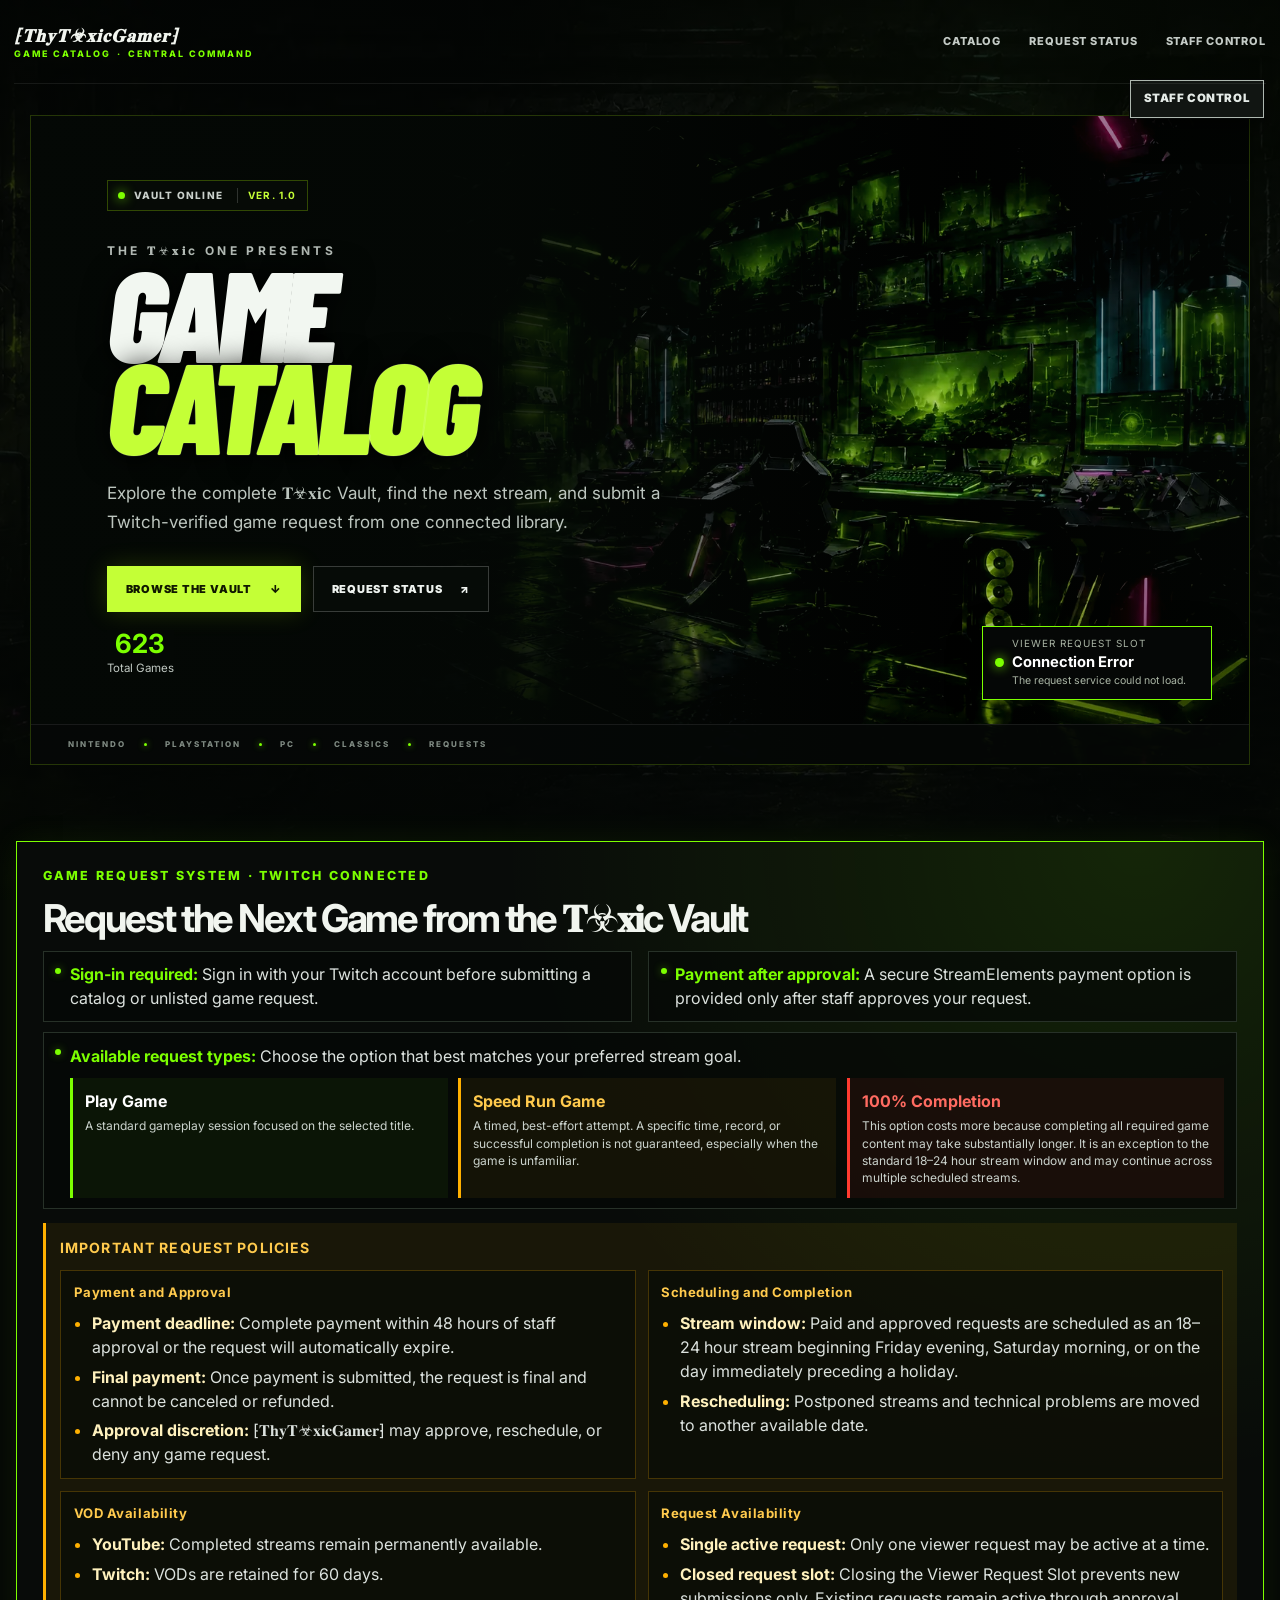
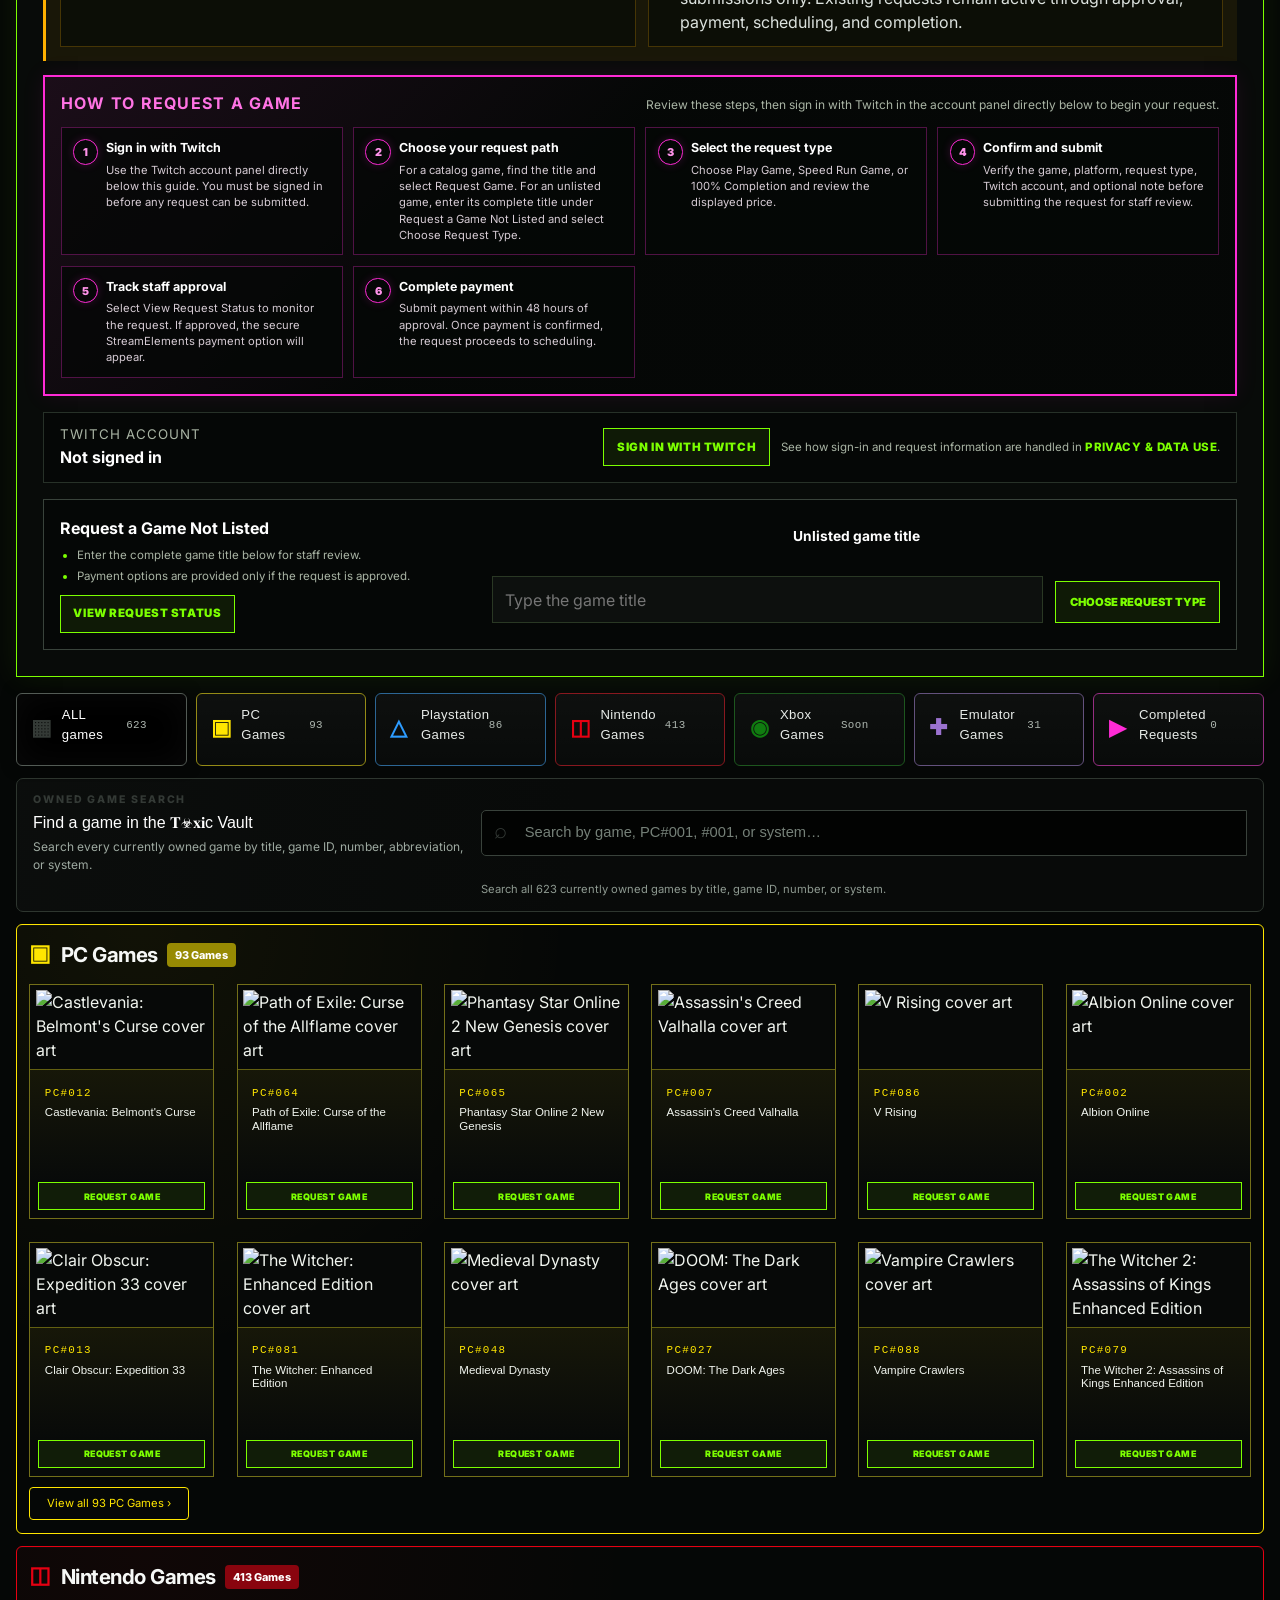
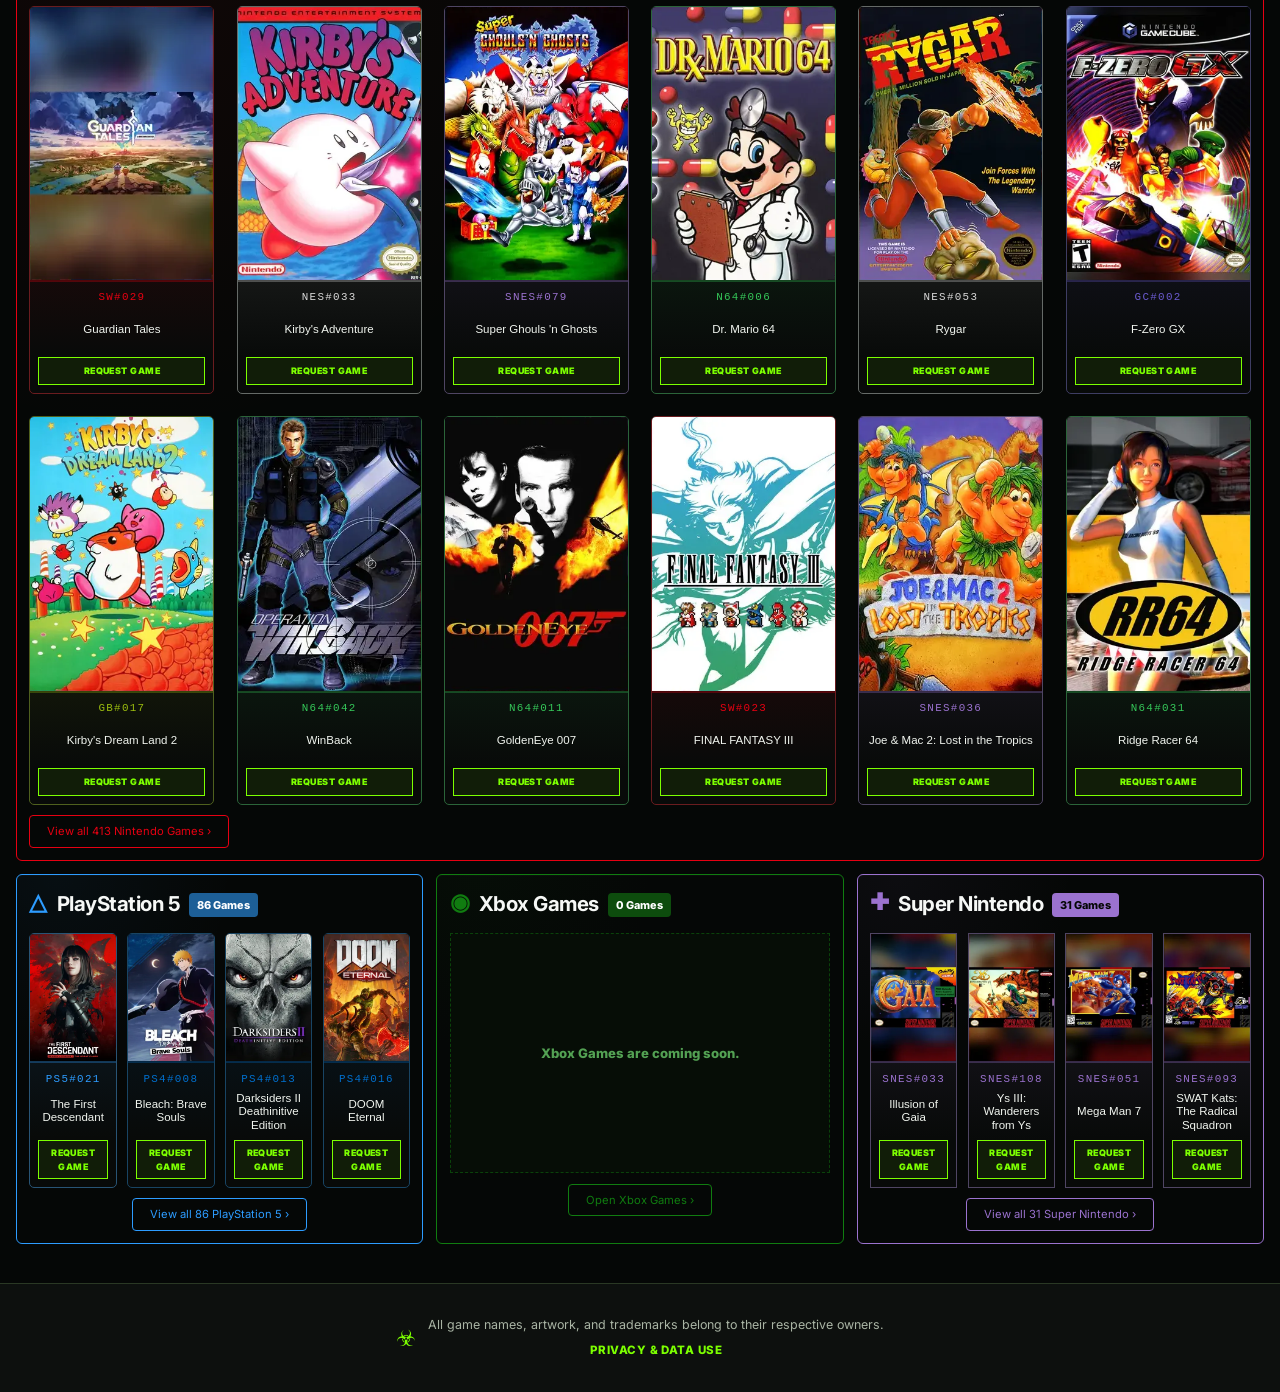
==== index.html @ ba9e1571 "Move viewer request slot to hero corner" ====
<!doctype html>
<html lang="en">
  <head>
    <meta charset="UTF-8" />
    <meta name="viewport" content="width=device-width, initial-scale=1.0" />
    <meta
      name="description"
      content="Explore ⁅𝐓𝐡𝐲𝐓☣︎𝐱𝐢𝐜𝐆𝐚𝐦𝐞𝐫⁆'s multi-platform game library."
    />
    <meta name="theme-color" content="#050706" />
    <title>⁅𝐓𝐡𝐲𝐓☣︎𝐱𝐢𝐜𝐆𝐚𝐦𝐞𝐫⁆ Game Library</title>
    <link rel="preconnect" href="https://fonts.googleapis.com" />
    <link rel="preconnect" href="https://fonts.gstatic.com" crossorigin />
    <link href="https://fonts.googleapis.com/css2?family=Barlow+Condensed:ital,wght@0,600;0,700;0,800;0,900;1,700;1,800;1,900&amp;family=Inter:wght@400;500;600;700;800&amp;display=swap" rel="stylesheet" />
    <link rel="preload" as="image" href="assets/game-catalog-hero.webp" fetchpriority="high" />
    <link rel="stylesheet" href="styles.css?release=1.0.49" />
    <link rel="stylesheet" href="dashboard.css?v=1.0.48" />
    <link rel="stylesheet" href="request-test.css?v=1.0.41" />
    <script src="https://cdn.jsdelivr.net/npm/@supabase/supabase-js@2" defer></script>
    <script src="supabase-config.js?v=1.0.22" defer></script>
    <script src="nintendo-classics.js?v=1.0.45" defer></script>
    <script src="hybrid-covers.js?v=1.0.67" defer></script>
    <script src="ps5-covers.js?v=1.0.35" defer></script>
    <script src="games.js?v=1.0.45" defer></script>
    <script src="catalog-utils.js?v=1.0.2" defer></script>
    <script src="game-summaries.js?v=1.0.1" defer></script>
    <script src="release-years.js?v=1.0.0" defer></script>
    <script src="app.js?v=1.0.48" defer></script>
    <script src="dashboard.js?v=1.0.48" defer></script>
    <script src="request-test.js?v=1.0.27" defer></script>
    <script src="completed-requests.js?v=1.0.0" defer></script>
  </head>
  <body>
    <a class="skip-link" href="#game-library">Skip to game library</a>

    <header class="site-header ecosystem-header">
      <div class="ecosystem-brand">
        <a class="ecosystem-brand-home" href="#top" aria-label="Game Catalog home"><strong>⁅𝐓𝐡𝐲𝐓☣︎𝐱𝐢𝐜𝐆𝐚𝐦𝐞𝐫⁆</strong></a>
        <small>GAME CATALOG <span>·</span> <a class="brand-hub" href="https://thy-toxic-gamer.github.io/central-command/">CENTRAL COMMAND</a></small>
      </div>
      <nav class="ecosystem-nav" aria-label="Primary navigation">
        <a href="#game-library">Catalog</a>
        <a href="status.html">Request Status</a>
        <a href="review.html">Staff Control</a>
      </nav>
    </header>

    <main id="top">
      <section class="ecosystem-hero game-hero" aria-labelledby="game-hero-title">
        <div class="ecosystem-hero-art" aria-hidden="true"></div>
        <div class="ecosystem-hero-content">
          <div class="ecosystem-status"><span></span> Vault online <b>Ver. 1.0</b></div>
          <p class="ecosystem-kicker">THE 𝐓☣︎𝐱𝐢c ONE PRESENTS</p>
          <h1 id="game-hero-title">GAME<br><em>CATALOG</em></h1>
          <p>Explore the complete 𝐓☣︎𝐱𝐢c Vault, find the next stream, and submit a Twitch-verified game request from one connected library.</p>
          <div class="ecosystem-actions"><a href="#game-library">Browse the Vault <span aria-hidden="true">↓</span></a><a href="status.html">Request Status <span aria-hidden="true">↗</span></a></div>
          <div class="hero-live-data">
            <div class="library-count" aria-label="Total games"><strong id="header-count">208</strong><span>Total Games</span></div>
          </div>
        </div>
        <div class="request-status-card hero-request-status" id="request-status-card" data-state="open"><span class="request-status-light" aria-hidden="true"></span><div><small>Viewer request slot</small><strong id="request-slot-label">Open</strong><span id="request-slot-detail">Choose any game below.</span></div></div>
        <div class="ecosystem-rail" aria-hidden="true"><span>NINTENDO</span><i></i><span>PLAYSTATION</span><i></i><span>PC</span><i></i><span>CLASSICS</span><i></i><span>REQUESTS</span></div>
      </section>
      <section class="library-section" id="game-library" aria-labelledby="library-title">
        <section class="request-center" aria-labelledby="request-center-title">
          <div class="request-center-copy">
            <p class="eyebrow">Game Request System · Twitch Connected</p>
            <h1 id="request-center-title">Request the Next Game from the 𝐓☣︎𝐱𝐢c Vault</h1>
            <ul class="request-overview-list" aria-label="How to submit a game request">
              <li><strong>Sign-in required:</strong> Sign in with your Twitch account before submitting a catalog or unlisted game request.</li>
              <li><strong>Payment after approval:</strong> A secure StreamElements payment option is provided only after staff approves your request.</li>
              <li class="request-types-overview">
                <strong>Available request types:</strong> Choose the option that best matches your preferred stream goal.
                <div class="request-type-grid">
                  <div class="request-type-card"><strong>Play Game</strong><span>A standard gameplay session focused on the selected title.</span></div>
                  <div class="request-type-card request-type-speed"><strong>Speed Run Game</strong><span>A timed, best-effort attempt. A specific time, record, or successful completion is not guaranteed, especially when the game is unfamiliar.</span></div>
                  <div class="request-type-card request-type-completion"><strong>100% Completion</strong><span>This option costs more because completing all required game content may take substantially longer. It is an exception to the standard 18–24 hour stream window and may continue across multiple scheduled streams.</span></div>
                </div>
              </li>
            </ul>
            <div class="request-stream-notice" role="note" aria-label="Important game request policies">
              <h2 class="request-policy-heading">Important Request Policies</h2>
              <div class="request-policy-groups">
                <section class="request-policy-group" aria-labelledby="payment-policy-title">
                  <h3 id="payment-policy-title">Payment and Approval</h3>
                  <ul class="request-policy-list">
                    <li><strong>Payment deadline:</strong> Complete payment within 48 hours of staff approval or the request will automatically expire.</li>
                    <li><strong>Final payment:</strong> Once payment is submitted, the request is final and cannot be canceled or refunded.</li>
                    <li><strong>Approval discretion:</strong> ⁅𝐓𝐡𝐲𝐓☣︎𝐱𝐢𝐜𝐆𝐚𝐦𝐞𝐫⁆ may approve, reschedule, or deny any game request.</li>
                  </ul>
                </section>
                <section class="request-policy-group" aria-labelledby="schedule-policy-title">
                  <h3 id="schedule-policy-title">Scheduling and Completion</h3>
                  <ul class="request-policy-list">
                    <li><strong>Stream window:</strong> Paid and approved requests are scheduled as an 18–24 hour stream beginning Friday evening, Saturday morning, or on the day immediately preceding a holiday.</li>
                    <li><strong>Rescheduling:</strong> Postponed streams and technical problems are moved to another available date.</li>
                  </ul>
                </section>
                <section class="request-policy-group" aria-labelledby="vod-policy-title">
                  <h3 id="vod-policy-title">VOD Availability</h3>
                  <ul class="request-policy-list">
                    <li><strong>YouTube:</strong> Completed streams remain permanently available.</li>
                    <li><strong>Twitch:</strong> VODs are retained for 60 days.</li>
                  </ul>
                </section>
                <section class="request-policy-group" aria-labelledby="slot-policy-title">
                  <h3 id="slot-policy-title">Request Availability</h3>
                  <ul class="request-policy-list">
                    <li><strong>Single active request:</strong> Only one viewer request may be active at a time.</li>
                    <li><strong>Closed request slot:</strong> Closing the Viewer Request Slot prevents new submissions only. Existing requests remain active through approval, payment, scheduling, and completion.</li>
                  </ul>
                </section>
              </div>
            </div>
            <section class="request-how-to" aria-labelledby="request-how-to-title">
              <div class="request-how-to-heading">
                <h2 id="request-how-to-title">How to Request a Game</h2>
                <p>Review these steps, then sign in with Twitch in the account panel directly below to begin your request.</p>
              </div>
              <ol class="request-steps">
                <li><strong>Sign in with Twitch</strong><span>Use the Twitch account panel directly below this guide. You must be signed in before any request can be submitted.</span></li>
                <li><strong>Choose your request path</strong><span>For a catalog game, find the title and select Request Game. For an unlisted game, enter its complete title under Request a Game Not Listed and select Choose Request Type.</span></li>
                <li><strong>Select the request type</strong><span>Choose Play Game, Speed Run Game, or 100% Completion and review the displayed price.</span></li>
                <li><strong>Confirm and submit</strong><span>Verify the game, platform, request type, Twitch account, and optional note before submitting the request for staff review.</span></li>
                <li><strong>Track staff approval</strong><span>Select View Request Status to monitor the request. If approved, the secure StreamElements payment option will appear.</span></li>
                <li><strong>Complete payment</strong><span>Submit payment within 48 hours of approval. Once payment is confirmed, the request proceeds to scheduling.</span></li>
              </ol>
            </section>
          </div>
          <div class="request-auth-card">
            <div><small>Twitch account</small><strong id="request-auth-name">Not signed in</strong></div>
            <button class="request-link-button" id="twitch-sign-in" type="button">Sign in with Twitch</button>
            <button class="request-link-button request-link-admin" id="twitch-sign-out" type="button" hidden>Sign Out</button>
            <p class="request-privacy-note">See how sign-in and request information are handled in <a href="privacy.html">Privacy &amp; Data Use</a>.</p>
          </div>
          <form class="unlisted-request" id="unlisted-request-form">
            <div class="unlisted-request-copy">
              <strong>Request a Game Not Listed</strong>
              <ul class="unlisted-request-rules">
                <li>Enter the complete game title below for staff review.</li>
                <li>Payment options are provided only if the request is approved.</li>
              </ul>
              <a class="request-link-button unlisted-status-link" href="status.html">View Request Status</a>
            </div>
            <label class="unlisted-request-title" for="unlisted-game-title">Unlisted game title</label>
            <div class="unlisted-request-entry">
              <input id="unlisted-game-title" maxlength="120" required placeholder="Type the game title" />
              <button id="unlisted-request-button" type="submit">Choose Request Type</button>
            </div>
          </form>
          <a class="request-link-button request-link-admin catalog-staff-control" href="review.html">Staff Control</a>
        </section>
        <section class="next-request-panel" id="next-request-panel" aria-labelledby="next-request-title" aria-live="polite" hidden>
          <header class="next-request-heading">
            <span class="next-request-light" aria-hidden="true"></span>
            <div>
              <p class="eyebrow">Paid · Approved · Scheduled</p>
              <h2 id="next-request-title">Next Viewer Request</h2>
            </div>
            <span class="next-request-status" id="next-request-status">Coming Up</span>
          </header>
          <div class="next-request-details">
            <article>
              <small>Game</small>
              <strong id="next-request-game"></strong>
              <span id="next-request-platform"></span>
            </article>
            <article>
              <small>Request Type</small>
              <strong id="next-request-type"></strong>
              <span>Viewer-requested stream</span>
            </article>
            <article>
              <small>Scheduled Stream</small>
              <time id="next-request-schedule"></time>
              <span>Eastern Time</span>
            </article>
          </div>
        </section>
        <div
          class="platform-tabs"
          id="platform-tabs"
          role="tablist"
          aria-label="Game platforms"
        ></div>
        <form class="owned-game-search" id="owned-game-search" role="search">
          <div class="owned-game-search-copy">
            <p class="eyebrow">Owned Game Search</p>
            <label id="owned-game-search-label" for="owned-game-search-input">Find a game in the 𝐓☣︎𝐱𝐢c Vault</label>
            <p>Search every currently owned game by title, game ID, number, abbreviation, or system.</p>
          </div>
          <div class="owned-game-search-control">
            <span class="owned-game-search-icon" aria-hidden="true">⌕</span>
            <input
              id="owned-game-search-input"
              type="search"
              autocomplete="off"
              spellcheck="false"
              placeholder="Search by game, PC#001, #001, or system…"
              aria-describedby="owned-game-search-status"
            />
            <button id="owned-game-search-clear" type="button" hidden>Clear</button>
          </div>
          <p class="owned-game-search-status" id="owned-game-search-status" aria-live="polite"></p>
        </form>

        <div
          class="platform-panel"
          id="platform-panel"
          role="tabpanel"
          aria-labelledby="tab-all"
          tabindex="0"
        >
          <div class="section-heading">
            <div>
              <p class="eyebrow">Full Collection</p>
              <h2 id="library-title">
                <span id="platform-name">ALL games</span>
                <span class="count-chip" id="library-count">168 Games</span>
              </h2>
            </div>
          </div>

          <div
            class="platform-subtabs"
            id="platform-subtabs"
            role="tablist"
            aria-label="PlayStation console generation"
            hidden
          ></div>

          <div class="game-grid" id="game-grid" aria-live="polite"></div>
          <div class="owned-game-search-empty" id="owned-game-search-empty" hidden>
            <strong>No owned games found</strong>
            <span>Try a shorter title or check the spelling.</span>
          </div>
          <div class="coming-soon-panel" id="coming-soon-panel" hidden>
            <p class="eyebrow" id="coming-soon-library">Future Library</p>
            <h3>Coming Soon</h3>
            <p id="coming-soon-message">Games will be added here.</p>
          </div>
          <section class="completed-requests-panel" id="completed-requests-panel" aria-labelledby="completed-requests-heading" hidden>
            <header class="completed-requests-hero">
              <p class="eyebrow">Requested Streams · VOD Archive</p>
              <h3 id="completed-requests-heading">Completed Requests</h3>
              <p>Watch completed viewer-requested streams from the beginning. YouTube links remain available permanently; Twitch links appear during their 60-day availability window.</p>
            </header>
            <div class="completed-requests-grid" id="completed-requests-grid" aria-live="polite">
              <p class="completed-requests-empty">Loading completed requested streams…</p>
            </div>
          </section>
        </div>
        <noscript>
          <p class="noscript-message">
            JavaScript must be enabled to display the game library.
          </p>
        </noscript>
      </section>
    </main>

    <footer class="site-legal-footer">
      <span aria-hidden="true">☣</span>
      <div class="footer-content"><p>All game names, artwork, and trademarks belong to their respective owners.</p><nav class="footer-links" aria-label="Legal and site links"><a href="privacy.html">Privacy &amp; Data Use</a></nav></div>
    </footer>

    <dialog class="request-dialog" id="request-dialog">
      <form id="request-form" method="dialog">
        <button class="request-dialog-close" type="button" aria-label="Close request form">×</button>
        <p class="eyebrow">Submit for Review</p>
        <h2 id="request-game-title">Game Request</h2>
        <p id="request-game-platform" class="request-dialog-platform"></p>
        <fieldset class="request-choice-fieldset">
          <legend>Choose your request</legend>
          <div class="request-choice-tabs" role="tablist" aria-label="Game request choice">
            <button class="request-choice-tab active" type="button" role="tab" aria-selected="true" data-request-goal="play">
              <strong>Play Game</strong>
              <span data-choice-price>$5</span>
            </button>
            <button class="request-choice-tab" type="button" role="tab" aria-selected="false" data-request-goal="speed_run">
              <strong>Speed Run Game</strong>
              <span data-choice-price>$10</span>
            </button>
            <button class="request-choice-tab" type="button" role="tab" aria-selected="false" data-request-goal="completion">
              <strong>100% Completion</strong>
              <span data-choice-price>$15</span>
            </button>
          </div>
        </fieldset>
        <p class="request-account-line">Submitting as <strong id="request-account-name">your Twitch account</strong></p>
        <label>
          Optional note
          <textarea id="request-note" name="note" maxlength="300" rows="4" placeholder="Why would you like to see this game?"></textarea>
        </label>
        <p class="request-dialog-rules">Submitting reserves the only viewer request slot while the request is reviewed. No payment is requested until the request is approved.</p>
        <p class="request-form-error" id="request-form-error" role="alert"></p>
        <button class="request-submit" type="submit">Submit Game Request</button>
      </form>
    </dialog>
  </body>
</html>
---- styles.css ----
:root {
  color-scheme: dark;
  --background: #050706;
  --surface: #0d100e;
  --surface-raised: #121712;
  --surface-bright: #192019;
  --toxic: #7cff00;
  --toxic-soft: #b7ff73;
  --text: #f1f5ef;
  --muted: #a9b4a4;
  --border: #2a3824;
  --shadow: rgba(0, 0, 0, 0.45);
}

* {
  box-sizing: border-box;
}

html {
  scroll-behavior: smooth;
}

body {
  min-width: 320px;
  margin: 0;
  background-color: var(--background);
  background-image:
    linear-gradient(180deg, rgba(3,6,4,.72), rgba(3,6,4,.9)),
    radial-gradient(circle at 78% 16%, rgba(124,255,0,.08), transparent 34rem),
    url("assets/toxic-network-background-v1.webp");
  background-position: center top;
  background-size: auto, auto, cover;
  background-attachment: fixed;
  background-repeat: no-repeat;
  color: var(--text);
  font-family: "Segoe UI", Arial, Helvetica, sans-serif;
  line-height: 1.5;
}

a {
  color: inherit;
}

.site-header, main, .site-legal-footer { position: relative; z-index: 1; }

.skip-link {
  position: fixed;
  top: 0.75rem;
  left: 0.75rem;
  z-index: 20;
  padding: 0.75rem 1rem;
  border: 1px solid var(--toxic);
  background: var(--background);
  color: var(--toxic);
  transform: translateY(-160%);
}

.skip-link:focus {
  transform: translateY(0);
}

.site-header {
  position: sticky;
  top: 0;
  z-index: 10;
  display: flex;
  align-items: center;
  justify-content: space-between;
  min-height: 76px;
  padding: 0.75rem clamp(1rem, 4vw, 4.5rem);
  border-bottom: 1px solid var(--border);
  background: rgba(5, 7, 6, 0.96);
  backdrop-filter: blur(14px);
}

.brand {
  display: inline-flex;
  align-items: center;
  gap: 0.75rem;
  color: var(--text);
  text-decoration: none;
}

.brand-mark {
  display: grid;
  width: 44px;
  height: 44px;
  place-items: center;
  border: 1px solid var(--toxic);
  color: var(--toxic);
  font-size: 1.65rem;
  box-shadow: 0 0 22px rgba(124, 255, 0, 0.18);
}

.brand strong,
.brand small {
  display: block;
}

.brand strong {
  font-size: 0.98rem;
  letter-spacing: 0.02em;
}

.brand small {
  margin-top: 0.05rem;
  color: var(--muted);
  font-size: 0.76rem;
  letter-spacing: 0.13em;
  text-transform: uppercase;
}


.central-command-return {
  display: inline-flex;
  align-items: center;
  justify-content: center;
  gap: 0.55rem;
  flex: 0 0 auto;
  min-height: 38px;
  padding: 0.55rem 0.85rem;
  border: 1px solid rgba(124, 255, 0, 0.42);
  color: var(--toxic);
  background: rgba(124, 255, 0, 0.055);
  font-size: 0.72rem;
  font-weight: 900;
  letter-spacing: 0.08em;
  text-decoration: none;
  text-transform: uppercase;
  transition: border-color 0.2s ease, background 0.2s ease, color 0.2s ease;
}

.central-command-return:hover,
.central-command-return:focus-visible {
  border-color: var(--toxic);
  color: #071000;
  background: var(--toxic);
}

.library-count {
  display: flex;
  align-items: baseline;
  gap: 0.45rem;
  padding: 0.45rem 0.7rem;
  border-left: 3px solid var(--toxic);
  background: var(--surface);
}

.library-count strong {
  color: var(--toxic);
  font-size: 1.25rem;
}

.library-count span {
  color: var(--muted);
  font-size: 0.72rem;
  letter-spacing: 0.12em;
  text-transform: uppercase;
}

main {
  width: min(1540px, 100%);
  margin: 0 auto;
  padding: clamp(2.5rem, 6vw, 6rem) clamp(1rem, 4vw, 4.5rem) 5rem;
}

.intro {
  max-width: 780px;
  margin-bottom: clamp(2.5rem, 5vw, 5rem);
}

.eyebrow {
  margin: 0 0 0.75rem;
  color: var(--toxic);
  font-size: 0.78rem;
  font-weight: 800;
  letter-spacing: 0.18em;
  text-transform: uppercase;
}

h1,
h2,
h3,
p {
  margin-top: 0;
}

h1 {
  max-width: 760px;
  margin-bottom: 1rem;
  font-size: clamp(2.45rem, 6vw, 5.8rem);
  line-height: 0.98;
  letter-spacing: -0.055em;
}

.intro-copy {
  max-width: 620px;
  margin-bottom: 0;
  color: var(--muted);
  font-size: clamp(1rem, 2vw, 1.2rem);
}

.platform-tabs {
  display: grid;
  grid-template-columns: repeat(7, minmax(0, 1fr));
  gap: 0.65rem;
  margin-bottom: 2rem;
  padding-bottom: 1rem;
  border-bottom: 1px solid var(--border);
}

.platform-tab {
  display: inline-flex;
  align-items: center;
  justify-content: center;
  gap: 0.6rem;
  min-height: 46px;
  padding: 0.7rem 1rem;
  border: 1px solid var(--border);
  background: var(--surface);
  color: var(--muted);
  cursor: pointer;
  font: inherit;
  font-size: 0.82rem;
  font-weight: 800;
  letter-spacing: 0.03em;
  transition: border-color 160ms ease, background 160ms ease, color 160ms ease;
}

.platform-tab:hover,
.platform-tab:focus-visible {
  border-color: var(--toxic);
  color: var(--text);
  outline: none;
}

.platform-tab.active {
  border-color: var(--toxic);
  background: var(--toxic);
  color: #071000;
  box-shadow: 0 0 24px rgba(124, 255, 0, 0.14);
}

.tab-count {
  display: inline-grid;
  min-width: 1.65rem;
  min-height: 1.65rem;
  padding: 0.15rem 0.4rem;
  place-items: center;
  border: 1px solid currentColor;
  font-family: Consolas, "Courier New", monospace;
  font-size: 0.68rem;
}

.platform-panel:focus-visible {
  outline: 1px solid var(--toxic);
  outline-offset: 0.55rem;
}

.section-heading {
  display: flex;
  align-items: end;
  justify-content: space-between;
  gap: 2rem;
  margin-bottom: 1.5rem;
  padding-bottom: 1rem;
  border-bottom: 1px solid var(--border);
}

.section-heading h2 {
  margin: 0;
  font-size: clamp(1.8rem, 4vw, 3.2rem);
  letter-spacing: -0.035em;
}

.count-chip {
  display: inline-block;
  margin-left: 0.45rem;
  padding: 0.32rem 0.55rem;
  border: 1px solid var(--border);
  color: var(--toxic);
  font-family: Consolas, "Courier New", monospace;
  font-size: clamp(0.68rem, 1.4vw, 0.84rem);
  letter-spacing: 0.06em;
  vertical-align: middle;
}

.section-heading > p {
  max-width: 420px;
  margin-bottom: 0.25rem;
  color: var(--muted);
  font-size: 0.88rem;
  text-align: right;
}

.platform-subtabs {
  display: flex;
  flex-wrap: wrap;
  gap: 0.65rem;
  margin: -0.35rem 0 1.35rem;
  padding: 0.7rem;
  border: 1px solid rgba(21, 156, 255, 0.35);
  background: rgba(21, 156, 255, 0.05);
}

.platform-subtabs[hidden] {
  display: none;
}

.platform-subtab {
  display: inline-flex;
  min-width: 150px;
  padding: 0.7rem 0.85rem;
  align-items: center;
  justify-content: space-between;
  gap: 1rem;
  border: 1px solid rgba(21, 156, 255, 0.48);
  background: #060a0d;
  color: var(--text);
  cursor: pointer;
  font: inherit;
  font-weight: 800;
}

.platform-subtab:hover,
.platform-subtab:focus-visible {
  border-color: #159cff;
  outline: none;
}

.platform-subtab.active {
  border-color: #159cff;
  background: #159cff;
  color: #02080d;
}

.subtab-count {
  min-width: 1.8rem;
  padding: 0.12rem 0.35rem;
  border: 1px solid currentColor;
  font-family: Consolas, "Courier New", monospace;
  font-size: 0.68rem;
  text-align: center;
}

.game-grid {
  display: grid;
  grid-template-columns: repeat(auto-fill, minmax(220px, 1fr));
  gap: clamp(0.9rem, 2vw, 1.4rem);
}

.game-grid[hidden],
.coming-soon-panel[hidden] {
  display: none;
}

.coming-soon-panel {
  display: grid;
  min-height: 360px;
  padding: clamp(2rem, 6vw, 5rem);
  place-content: center;
  border: 1px solid var(--border);
  background:
    radial-gradient(circle at center, rgba(124, 255, 0, 0.09), transparent 48%),
    var(--surface);
  text-align: center;
}

.coming-soon-panel h3 {
  margin-bottom: 0.7rem;
  color: var(--text);
  font-size: clamp(2.3rem, 7vw, 5rem);
  letter-spacing: -0.05em;
}

.coming-soon-panel p:last-child {
  margin-bottom: 0;
  color: var(--muted);
}

.game-card {
  position: relative;
  display: flex;
  min-width: 0;
  flex-direction: column;
  overflow: hidden;
  border: 1px solid var(--border);
  background: var(--surface);
  color: var(--text);
  text-decoration: none;
  box-shadow: 0 12px 30px rgba(0, 0, 0, 0.25);
  transition: border-color 160ms ease, transform 160ms ease;
}

.game-card:hover,
.game-card:focus-visible {
  z-index: 2;
  border-color: var(--toxic);
  outline: none;
  transform: translateY(-4px);
}

.game-card.upcoming-game::after {
  position: absolute;
  top: 0.7rem;
  right: 0.7rem;
  padding: 0.35rem 0.5rem;
  background: var(--toxic);
  color: #071000;
  content: "COMING SOON";
  font-size: 0.62rem;
  font-weight: 900;
  letter-spacing: 0.08em;
}

.cover-shell {
  position: relative;
  display: grid;
  aspect-ratio: 460 / 215;
  place-items: center;
  overflow: hidden;
  background: var(--surface-bright);
}

.cover-shell::before {
  position: absolute;
  inset: -1rem;
  background-position: center;
  background-size: cover;
  content: "";
  opacity: 0;
  transform: scale(1.08);
}

.cover-shell.has-cover-image::before {
  background-image: var(--cover-image);
  filter: blur(16px) brightness(0.55);
  opacity: 0.72;
}

.cover-fallback {
  position: relative;
  z-index: 0;
  color: var(--toxic);
  font-size: clamp(1.8rem, 4vw, 3rem);
  font-weight: 900;
  letter-spacing: 0.08em;
  opacity: 0.65;
}

.game-cover {
  position: absolute;
  inset: 0;
  z-index: 1;
  display: block;
  width: 100%;
  height: 100%;
  object-fit: cover;
}

.game-cover.landscape-cover {
  padding: 0.35rem;
  object-fit: contain;
}

.game-cover.console-cover {
  padding: 0.35rem;
  object-fit: contain;
}

.cover-unavailable::after {
  position: absolute;
  right: 0.75rem;
  bottom: 0.65rem;
  color: var(--muted);
  content: "Cover unavailable";
  font-size: 0.66rem;
  letter-spacing: 0.04em;
}

.game-details {
  display: flex;
  min-height: 112px;
  flex: 1;
  flex-direction: column;
  padding: 0.9rem;
}

.game-number {
  margin-bottom: 0.45rem;
  color: var(--toxic);
  font-family: Consolas, "Courier New", monospace;
  font-size: 0.68rem;
  letter-spacing: 0.12em;
}

.game-details h3 {
  margin-bottom: 0;
  font-size: 0.93rem;
  line-height: 1.3;
}

.card-release {
  margin: auto 0 0;
  padding-top: 0.65rem;
  color: var(--toxic-soft);
  font-size: 0.72rem;
  font-weight: 700;
}

.noscript-message {
  padding: 1rem;
  border: 1px solid var(--border);
  color: var(--muted);
}

footer {
  display: flex;
  align-items: center;
  justify-content: center;
  gap: 0.75rem;
  padding: 2rem clamp(1rem, 4vw, 4.5rem);
  border-top: 1px solid var(--border);
  background: var(--surface);
  color: var(--muted);
  text-align: center;
}

footer span {
  color: var(--toxic);
  font-size: 1.4rem;
}

footer p {
  margin: 0;
  font-size: 0.78rem;
}

.footer-content {
  display: grid;
  gap: 0.5rem;
  justify-items: center;
}

.footer-links {
  display: flex;
  flex-wrap: wrap;
  justify-content: center;
  gap: 0.5rem 1rem;
}

.footer-links a,
.request-privacy-note a {
  color: var(--toxic);
  font-size: 0.72rem;
  font-weight: 800;
  letter-spacing: 0.04em;
  text-decoration: none;
  text-transform: uppercase;
}

.footer-links a:hover,
.footer-links a:focus-visible,
.request-privacy-note a:hover,
.request-privacy-note a:focus-visible {
  color: #fff;
  outline: none;
  text-decoration: underline;
  text-underline-offset: 0.25rem;
}

.request-privacy-note {
  grid-column: 1 / -1;
  margin: 0;
  color: var(--muted);
  font-size: 0.72rem;
  line-height: 1.5;
}

.privacy-shell {
  width: min(1180px, calc(100% - 2rem));
}

.privacy-hero {
  position: relative;
  overflow: hidden;
  padding: clamp(1.4rem, 4vw, 3rem);
  border: 1px solid #ff2fb3;
  border-left-width: 5px;
  background: linear-gradient(120deg, rgba(255,47,179,.09), rgba(124,255,0,.035) 55%, #070a08);
  box-shadow: 0 18px 45px rgba(0,0,0,.38);
}

.privacy-hero::after {
  position: absolute;
  right: -4rem;
  bottom: -7rem;
  width: 18rem;
  height: 18rem;
  border: 1px solid rgba(255,47,179,.22);
  border-radius: 50%;
  box-shadow: 0 0 80px rgba(255,47,179,.08);
  content: "";
  pointer-events: none;
}

.privacy-hero h1 {
  max-width: 760px;
  margin: 0.35rem 0 0.75rem;
  font-size: clamp(2.2rem, 7vw, 4.7rem);
  line-height: 0.98;
}

.privacy-hero > p:not(.eyebrow):not(.privacy-updated) {
  max-width: 820px;
  color: #d9dfda;
  font-size: clamp(1rem, 2vw, 1.15rem);
  line-height: 1.75;
}

.privacy-hero-actions {
  display: flex;
  flex-wrap: wrap;
  gap: 0.65rem;
  margin-top: 1.2rem;
}

.privacy-updated {
  margin: 1rem 0 0;
  color: var(--muted);
  font-size: 0.72rem;
  letter-spacing: 0.06em;
  text-transform: uppercase;
}

.privacy-summary {
  display: grid;
  grid-template-columns: repeat(3, minmax(0, 1fr));
  gap: 0.75rem;
  margin: 1rem 0;
}

.privacy-summary article,
.privacy-card {
  border: 1px solid #2b372f;
  background: linear-gradient(145deg, #090d0a, #050706);
}

.privacy-summary article {
  display: grid;
  align-content: start;
  gap: 0.35rem;
  min-height: 132px;
  padding: 1rem;
}

.privacy-summary small,
.privacy-summary strong,
.privacy-summary span {
  display: block;
}

.privacy-summary small {
  color: #ff2fb3;
  font-size: 0.62rem;
  font-weight: 900;
  letter-spacing: 0.1em;
  text-transform: uppercase;
}

.privacy-summary strong {
  color: #fff;
  font-size: 1rem;
}

.privacy-summary span {
  color: var(--muted);
  font-size: 0.8rem;
  line-height: 1.55;
}

.privacy-grid {
  display: grid;
  grid-template-columns: repeat(2, minmax(0, 1fr));
  gap: 1rem;
}

.privacy-card {
  padding: clamp(1.1rem, 3vw, 1.7rem);
  border-top-color: rgba(124,255,0,.45);
}

.privacy-card-wide {
  grid-column: 1 / -1;
}

.privacy-card h2 {
  margin: 0.25rem 0 0.85rem;
  color: #fff;
  font-size: clamp(1.25rem, 3vw, 1.8rem);
}

.privacy-card h3 {
  margin: 0 0 0.45rem;
  color: var(--toxic);
  font-size: 0.95rem;
}

.privacy-card p,
.privacy-card li {
  color: #cbd3cd;
  font-size: 0.88rem;
  line-height: 1.7;
}

.privacy-card > p:last-child {
  margin-bottom: 0;
}

.privacy-card ul {
  display: grid;
  gap: 0.55rem;
  margin: 0;
  padding-left: 1.2rem;
}

.privacy-card li::marker {
  color: var(--toxic);
}

.privacy-detail-grid,
.privacy-service-links {
  display: grid;
  grid-template-columns: repeat(2, minmax(0, 1fr));
  gap: 0.75rem;
}

.privacy-detail-grid article {
  padding: 1rem;
  border-left: 3px solid #ff2fb3;
  background: #060906;
}

.privacy-detail-grid p {
  margin: 0;
}

.privacy-service-links {
  margin-top: 1rem;
}

.privacy-service-links a {
  display: grid;
  gap: 0.25rem;
  padding: 0.9rem 1rem;
  border: 1px solid #304036;
  background: #050706;
  color: #fff;
  text-decoration: none;
}

.privacy-service-links a:hover,
.privacy-service-links a:focus-visible {
  border-color: #ff2fb3;
  outline: none;
  box-shadow: inset 3px 0 0 #ff2fb3;
}

.privacy-service-links strong {
  color: var(--toxic);
  font-size: 0.82rem;
  text-transform: uppercase;
}

.privacy-service-links span {
  color: var(--muted);
  font-size: 0.78rem;
  line-height: 1.45;
}

.privacy-contact {
  border-color: rgba(255,47,179,.55);
  background: linear-gradient(120deg, rgba(255,47,179,.07), #070a08 55%);
}

.privacy-social-links {
  display: grid;
  grid-template-columns: repeat(5, minmax(0, 1fr));
  gap: 0.65rem;
  margin-top: 1.2rem;
}

.privacy-social-link {
  display: grid;
  min-height: 76px;
  align-content: center;
  gap: 0.12rem;
  padding: 0.85rem 1rem;
  border: 2px solid currentColor;
  color: #fff;
  text-decoration: none;
  box-shadow: 0 8px 22px rgba(0,0,0,.24);
  transition: transform .16s ease, filter .16s ease, box-shadow .16s ease;
}

.privacy-social-link span,
.privacy-social-link strong {
  display: block;
}

.privacy-social-link span {
  font-size: 0.66rem;
  font-weight: 900;
  letter-spacing: 0.11em;
  text-transform: uppercase;
}

.privacy-social-link strong {
  font-size: 0.82rem;
  letter-spacing: 0.025em;
  text-transform: uppercase;
}

.privacy-social-link:hover,
.privacy-social-link:focus-visible {
  filter: brightness(1.12);
  outline: none;
  transform: translateY(-2px);
  box-shadow: 0 12px 28px rgba(0,0,0,.34);
}

.privacy-social-link.is-discord {
  border-color: #5865f2;
  background: #5865f2;
}

.privacy-social-link.is-twitch {
  border-color: #9146ff;
  background: #9146ff;
}

.privacy-social-link.is-youtube {
  border-color: #ff0033;
  background: #ff0033;
}

.privacy-social-link.is-kick {
  border-color: #53fc18;
  background: #53fc18;
  color: #050706;
}

.privacy-social-link.is-x {
  border-color: #fff;
  background: #000;
  color: #fff;
}

@media (max-width: 760px) {
  .privacy-summary,
  .privacy-grid,
  .privacy-detail-grid,
  .privacy-service-links {
    grid-template-columns: 1fr;
  }

  .privacy-card-wide {
    grid-column: auto;
  }

  .privacy-shell {
    width: min(100% - 1rem, 1180px);
  }

  .privacy-social-links {
    grid-template-columns: repeat(2, minmax(0, 1fr));
  }
}

@media (min-width: 761px) and (max-width: 1120px) {
  .platform-tabs {
    grid-template-columns: repeat(4, minmax(0, 1fr));
  }
}

@media (max-width:700px) { body { background-attachment:scroll; } }

/* Ver. 1.0 ecosystem shell — shared Central Command visual language */
body { font-family: Inter, system-ui, sans-serif; }
.ecosystem-header {
  position: relative;
  top: auto;
  z-index: 12;
  display: flex;
  align-items: center;
  justify-content: space-between;
  grid-template-columns: none;
  width: min(calc(100% - 28px), 1280px);
  min-height: 84px;
  margin: 0 auto;
  padding: 0;
  border: 0;
  border-bottom: 1px solid rgba(255,255,255,.08);
  background: transparent;
  backdrop-filter: none;
}
.ecosystem-brand { display: grid; color: var(--text); line-height: 1; }
.ecosystem-brand-home { color: inherit; text-decoration: none; }
.ecosystem-brand strong { font: italic 800 18px/1 "Barlow Condensed", Impact, sans-serif; letter-spacing: .055em; }
.ecosystem-brand small { display: flex; align-items: center; gap: .7em; margin-top: 5px; color: var(--toxic); font-size: 9px; font-weight: 800; letter-spacing: .22em; white-space: nowrap; }
.ecosystem-brand .brand-hub { color: inherit; text-decoration: none; }
.ecosystem-brand .brand-hub:hover,.ecosystem-brand .brand-hub:focus-visible { color: #eef3ef; }
.ecosystem-nav { display: flex; align-items: center; gap: 28px; margin-left: auto; }
.ecosystem-nav a { color: #c4cbc6; font-size: 11px; font-weight: 800; letter-spacing: .08em; text-decoration: none; text-transform: uppercase; transition: color .2s, border-color .2s, background .2s; }
.ecosystem-nav a:hover, .ecosystem-nav a:focus-visible, .ecosystem-nav a[aria-current="page"] { color: #c4ff36; }
.ecosystem-nav .hub-link { padding: 10px 13px; border: 1px solid rgba(255,255,255,.18); color: #dbe3dd; background: rgba(5,8,6,.35); }
.ecosystem-nav .hub-link:hover, .ecosystem-nav .hub-link:focus-visible { border-color: rgba(168,240,0,.52); color: #c4ff36; background: rgba(168,240,0,.045); }
.ecosystem-hero {
  position: relative;
  isolation: isolate;
  width: min(calc(100% - 28px), 1280px);
  min-height: 590px;
  display: flex;
  align-items: center;
  margin: 18px auto 76px;
  overflow: hidden;
  border: 1px solid rgba(168,240,0,.18);
  background: #080c09;
}
.ecosystem-hero::before, .ecosystem-hero::after { content: ""; position: absolute; inset: 0; z-index: 1; pointer-events: none; }
.ecosystem-hero::before { opacity: .15; background-image: linear-gradient(rgba(255,255,255,.05) 1px, transparent 1px), linear-gradient(90deg, rgba(255,255,255,.04) 1px, transparent 1px); background-size: 42px 42px; -webkit-mask-image: linear-gradient(to right,#000,transparent 78%); mask-image: linear-gradient(to right,#000,transparent 78%); }
.ecosystem-hero::after { background: linear-gradient(90deg, rgba(4,8,5,.99) 0%, rgba(4,8,5,.91) 39%, rgba(4,8,5,.2) 76%, rgba(4,8,5,.57) 100%); }
.game-hero .ecosystem-hero-art { position: absolute; inset: 0; z-index: 0; background: url("assets/game-catalog-hero.webp") center right / cover no-repeat; filter: saturate(.95) contrast(1.08); }
.ecosystem-hero-content { position: relative; z-index: 3; width: min(720px,72%); padding: 64px 6.2% 86px; }
.ecosystem-status { width: fit-content; display: inline-flex; align-items: center; gap: 9px; padding: 7px 10px; border: 1px solid rgba(168,240,0,.27); color: #c9d0cb; background: rgba(7,12,8,.72); font-size: 10px; font-weight: 800; letter-spacing: .12em; text-transform: uppercase; }
.ecosystem-status > span { width: 7px; height: 7px; border-radius: 50%; background: var(--toxic); box-shadow: 0 0 12px var(--toxic); }
.ecosystem-status b { margin-left: 5px; padding-left: 10px; border-left: 1px solid rgba(255,255,255,.17); color: #c4ff36; }
.ecosystem-kicker { margin: 31px 0 6px; color: #b8c0ba; font-size: 12px; font-weight: 700; letter-spacing: .28em; }
.ecosystem-hero h1 { margin: 0; color: #f2f7f1; font: italic 900 clamp(72px,10vw,130px)/.72 "Barlow Condensed", Impact, sans-serif; letter-spacing: -.045em; text-shadow: 0 2px 30px #000; }
.ecosystem-hero h1 em { color: #c4ff36; font-style: inherit; -webkit-text-stroke: 1px rgba(255,255,255,.15); }
.ecosystem-hero-content > p:not(.ecosystem-kicker) { max-width: 650px; margin: 29px 0 0; color: #bdc6bf; font-size: clamp(14px,1.6vw,17px); line-height: 1.7; }
.ecosystem-actions { display: flex; flex-wrap: wrap; gap: 12px; margin-top: 29px; }
.ecosystem-actions a { min-height: 46px; display: inline-flex; align-items: center; justify-content: center; gap: 18px; padding: 0 18px; border: 1px solid rgba(255,255,255,.2); color: #eef3ef; background: rgba(8,13,9,.72); font-size: 11px; font-weight: 900; letter-spacing: .07em; text-decoration: none; text-transform: uppercase; }
.ecosystem-actions a:first-child { border-color: transparent; color: #101800; background: #c4ff36; box-shadow: 0 0 24px rgba(168,240,0,.18); }
.ecosystem-actions a:hover, .ecosystem-actions a:focus-visible { transform: translateY(-2px); }
.hero-live-data { display: flex; align-items: stretch; gap: 10px; margin-top: 18px; }
.hero-live-data .library-count { background: rgba(5,8,6,.78); }
.hero-request-status {
  position: absolute;
  z-index: 4;
  right: 3%;
  bottom: 64px;
  width: min(360px, 32%);
  background: rgba(5,8,6,.88);
  box-shadow: 0 12px 34px rgba(0,0,0,.36);
}
.ecosystem-rail { position: absolute; z-index: 4; inset: auto 0 0; min-height: 40px; display: flex; align-items: center; gap: 18px; padding: 0 3%; border-top: 1px solid rgba(255,255,255,.08); color: #7e8981; background: rgba(5,8,6,.84); font-size: 8px; font-weight: 800; letter-spacing: .25em; }
.ecosystem-rail i { width: 3px; height: 3px; border-radius: 50%; background: var(--toxic); box-shadow: 0 0 6px var(--toxic); }
@media (max-width: 860px) {
  .ecosystem-header { min-height: auto; align-items: flex-start; flex-direction: column; gap: 16px; padding: 18px 0; }
  .ecosystem-nav { width: 100%; justify-content: space-between; gap: 12px; overflow-x: auto; }
  .ecosystem-nav a { white-space: nowrap; }
  .ecosystem-hero { min-height: 560px; }
  .ecosystem-hero-content { width: 88%; padding-inline: 7%; }
  .ecosystem-hero::after { background: linear-gradient(90deg,rgba(4,8,5,.99),rgba(4,8,5,.86) 58%,rgba(4,8,5,.45)); }
  .hero-request-status { width: min(320px,42%); }
}
@media (max-width: 600px) {
  .ecosystem-header, .ecosystem-hero { width: min(calc(100% - 20px),1280px); }
  .ecosystem-nav { display: grid; grid-template-columns: repeat(2,minmax(0,1fr)); }
  .ecosystem-nav a { min-height: 38px; display: inline-flex; align-items: center; }
  .ecosystem-nav .hub-link { justify-content: center; }
  .ecosystem-hero { min-height: 610px; display: block; margin-top: 10px; }
  .ecosystem-hero-content { width: 100%; padding: 48px 22px 24px; }
  .ecosystem-hero h1 { font-size: clamp(68px,22vw,94px); }
  .hero-live-data { flex-direction: column; }
  .hero-request-status { position: relative; right: auto; bottom: auto; width: min(280px,calc(100% - 44px)); margin: 0 22px 64px auto; }
  .ecosystem-rail { gap: 9px; overflow: hidden; white-space: nowrap; }
}

@media (max-width: 430px) {
  .privacy-social-links {
    grid-template-columns: 1fr;
  }
}

@media (max-width: 760px) {
  .site-header {
    min-height: 68px;
  }

  .brand-mark {
    width: 39px;
    height: 39px;
  }

  main {
    padding-top: 3.25rem;
  }

  .section-heading {
    align-items: start;
    flex-direction: column;
    gap: 0.7rem;
  }

  .section-heading > p {
    text-align: left;
  }

  .platform-tabs {
    display: grid;
    grid-template-columns: repeat(2, minmax(0, 1fr));
  }

  .game-grid {
    grid-template-columns: repeat(2, minmax(0, 1fr));
  }
}

@media (max-width: 420px) {
  .brand small,
  .library-count span {
    display: none;
  }

  .game-grid {
    gap: 0.65rem;
  }

  .game-details {
    min-height: 104px;
    padding: 0.75rem;
  }

  .game-details h3 {
    font-size: 0.84rem;
  }

  .platform-tab {
    padding-inline: 0.7rem;
  }
}

@media (prefers-reduced-motion: reduce) {
  html {
    scroll-behavior: auto;
  }

  .game-card,
  .platform-tab {
    transition: none;
  }
}


/* Console cover sizing: fill Switch/PS5/SNES cards cleanly instead of showing the blurred backing image. */
.game-card.console-game .cover-shell {
  aspect-ratio: 2 / 3;
  background: #090c09;
}

.game-card.console-game .game-cover.console-cover {
  padding: 0;
  object-fit: cover;
}

.game-card.console-game .cover-shell.has-cover-image::before {
  opacity: 0;
}

/* Hover/focus story panel */
.game-card {
  isolation: isolate;
}

.game-hover-info {
  position: absolute;
  inset: auto 0 0;
  z-index: 4;
  display: grid;
  gap: 0.55rem;
  max-height: 72%;
  padding: 0.95rem;
  border-top: 1px solid rgba(124, 255, 0, 0.42);
  background:
    linear-gradient(180deg, rgba(7, 10, 8, 0.94), rgba(4, 6, 5, 0.985));
  box-shadow: 0 -18px 36px rgba(0, 0, 0, 0.48);
  opacity: 0;
  overflow-y: auto;
  pointer-events: none;
  transform: translateY(14px);
  transition: opacity 160ms ease, transform 160ms ease;
}

.game-card:hover .game-hover-info,
.game-card:focus-visible .game-hover-info,
.game-card:focus-within .game-hover-info {
  opacity: 1;
  transform: translateY(0);
}

.game-card:hover .game-details,
.game-card:focus-visible .game-details,
.game-card:focus-within .game-details {
  opacity: 0.12;
}

.game-details {
  transition: opacity 160ms ease;
}

.game-genre {
  width: fit-content;
  max-width: 100%;
  padding: 0.28rem 0.48rem;
  border: 1px solid rgba(124, 255, 0, 0.55);
  border-radius: 999px;
  color: var(--toxic-soft);
  background: rgba(124, 255, 0, 0.07);
  font-family: Consolas, "Courier New", monospace;
  font-size: 0.65rem;
  font-weight: 800;
  line-height: 1.2;
}

.game-release-year {
  color: #c8d2ca;
  font-family: Consolas, "Courier New", monospace;
  font-size: 0.68rem;
  font-weight: 800;
  line-height: 1.3;
}

.game-description {
  margin: 0;
  color: #edf4e9;
  font-size: 0.76rem;
  line-height: 1.45;
}

.game-card.console-game {
  min-height: 0;
}

@media (hover: none) {
  .game-card:focus .game-hover-info {
    opacity: 1;
    transform: translateY(0);
  }
}

@media (max-width: 760px) {
  .game-hover-info {
    max-height: 78%;
    padding: 0.75rem;
  }

  .game-description {
    font-size: 0.7rem;
  }
}
---- dashboard.css ----
:root {
  --all-accent: #343a36;
  --pc-accent: #ffe600;
  --ps5-accent: #2d9cff;
  --ps4-accent: #006fcd;
  --switch-accent: #e60012;
  --gamecube-accent: #6a5acd;
  --gba-accent: #7567d9;
  --gb-accent: #9bbc0f;
  --gbc-accent: #a855f7;
  --n64-accent: #35c759;
  --nes-accent: #d8d8d8;
  --snes-accent: #9b72cf;
  --xbox-accent: #107c10;
  --virtual-boy-accent: #ff3030;
  --genesis-accent: #2384e8;
}

/* Professional dashboard header */
.site-header:not(.ecosystem-header) {
  display: grid;
  grid-template-columns: 1fr auto 1fr;
  min-height: 72px;
  padding: 0.65rem clamp(1rem, 2vw, 2rem);
  border-bottom-color: #1d261e;
  background: rgba(3, 5, 4, 0.98);
}

.brand-mark {
  width: 42px;
  height: 42px;
  border: 0;
  font-size: 2rem;
  box-shadow: none;
}

.brand strong {
  color: var(--toxic);
  font-size: clamp(1.05rem, 2vw, 1.35rem);
}

.brand small {
  color: var(--toxic-soft);
  letter-spacing: 0.2em;
}

.library-count {
  display: grid;
  justify-items: center;
  gap: 0;
  padding: 0;
  border: 0;
  background: transparent;
}

.library-count strong {
  color: var(--toxic);
  font-size: 1.65rem;
  line-height: 1;
}

.library-count span {
  margin-top: 0.25rem;
  color: #c0c8c2;
  letter-spacing: 0;
  text-transform: none;
}

.vault-mark {
  display: flex;
  align-items: center;
  justify-content: flex-end;
  gap: 0.6rem;
  color: var(--toxic);
  font-size: 0.75rem;
  letter-spacing: 0.22em;
  text-transform: uppercase;
}

.vault-mark > span {
  font-size: 1.35rem;
}

/* The platform dashboard is the visual hero. */
.intro {
  display: none;
}

main {
  width: min(1600px, 100%);
  padding: 0.8rem clamp(0.75rem, 1.25vw, 1.35rem) 2.4rem;
}

.library-section {
  position: relative;
}

/* Catalog-wide owned game search. */
.owned-game-search {
  display: grid;
  grid-template-columns: minmax(220px, 0.72fr) minmax(320px, 1.28fr);
  align-items: center;
  gap: 0.45rem 1.1rem;
  margin: 0 0 0.75rem;
  padding: 0.85rem 1rem;
  border: 1px solid color-mix(in srgb, var(--all-accent) 56%, #263027);
  border-radius: 7px;
  background:
    linear-gradient(90deg, color-mix(in srgb, var(--all-accent) 7%, #080a09), #080a09 45%),
    #080a09;
}

.owned-game-search:focus-within {
  border-color: rgba(255, 43, 214, 0.88);
  box-shadow: 0 0 0 1px rgba(255, 43, 214, 0.18), 0 0 22px rgba(255, 43, 214, 0.08);
}

.owned-game-search-copy {
  min-width: 0;
}

.owned-game-search-copy .eyebrow {
  margin: 0 0 0.18rem;
  color: var(--all-accent);
  font-size: 0.66rem;
}

.owned-game-search-copy label {
  display: block;
  color: #fff;
  font-family: "Segoe UI", Arial, Helvetica, sans-serif;
  font-size: 1rem;
  font-weight: 400;
}

.owned-game-search-copy p:last-child {
  margin: 0.18rem 0 0;
  color: #9eaaa1;
  font-size: 0.75rem;
}

.owned-game-search-control {
  position: relative;
  display: grid;
  grid-template-columns: 1fr auto;
  min-width: 0;
}

.owned-game-search-icon {
  position: absolute;
  z-index: 1;
  left: 0.82rem;
  top: 50%;
  color: var(--all-accent);
  font-family: Consolas, "Courier New", monospace;
  font-size: 1.35rem;
  pointer-events: none;
  transform: translateY(-52%);
}

.owned-game-search input {
  width: 100%;
  min-height: 46px;
  padding: 0.7rem 0.85rem 0.7rem 2.65rem;
  border: 1px solid #39423b;
  border-radius: 5px 0 0 5px;
  background: #020302;
  color: #f4f7f4;
  font: 400 0.92rem/1.2 "Segoe UI", Arial, Helvetica, sans-serif;
}

.owned-game-search input:focus {
  border-color: #ff2bd6;
  outline: 2px solid rgba(255, 43, 214, 0.22);
  outline-offset: 1px;
}

.owned-game-search input::placeholder {
  color: #758078;
}

.owned-game-search input::-webkit-search-cancel-button {
  display: none;
}

.owned-game-search button {
  min-height: 46px;
  padding: 0.65rem 0.95rem;
  border: 1px solid var(--all-accent);
  border-radius: 0 5px 5px 0;
  background: color-mix(in srgb, var(--all-accent) 13%, #050705);
  color: #dfffc7;
  cursor: pointer;
  font: 400 0.78rem/1 "Segoe UI", Arial, Helvetica, sans-serif;
}

.owned-game-search button:hover,
.owned-game-search button:focus-visible {
  background: var(--all-accent);
  color: #071000;
  outline: none;
}

.owned-game-search-status {
  grid-column: 2;
  min-height: 1em;
  margin: 0;
  color: #8e9a91;
  font-size: 0.7rem;
}

.owned-game-search-empty {
  display: grid;
  justify-items: center;
  gap: 0.35rem;
  margin: 0.5rem 0;
  padding: 2.5rem 1rem;
  border: 1px dashed #39423b;
  border-radius: 7px;
  background: #050705;
  color: #929e95;
  text-align: center;
}

.owned-game-search-empty[hidden] {
  display: none;
}

.owned-game-search-empty strong {
  color: #f2f5f2;
  font-family: "Segoe UI", Arial, Helvetica, sans-serif;
  font-size: 1rem;
  font-weight: 400;
}

#platform-panel[data-dashboard-platform="search"] {
  --active-platform-accent: var(--all-accent);
}

#platform-panel[data-dashboard-platform="search"] .game-grid {
  grid-template-columns: repeat(auto-fill, minmax(175px, 220px));
  gap: 0.75rem;
  justify-content: start;
}

@media (max-width: 720px) {
  .owned-game-search {
    grid-template-columns: 1fr;
  }

  .owned-game-search-status {
    grid-column: 1;
  }
}

/* Platform navigation */
.platform-tabs {
  display: grid;
  grid-template-columns: repeat(7, minmax(0, 1fr));
  gap: 0.55rem;
  margin-bottom: 0.72rem;
  scroll-margin-top: 84px;
  padding-bottom: 0;
  border-bottom: 0;
}

.platform-tab {
  --tab-accent: var(--border);
  position: relative;
  display: grid;
  grid-template-columns: 1.8rem 1fr;
  grid-template-rows: auto auto;
  align-items: center;
  min-height: 64px;
  padding: 0.72rem 0.8rem 0.68rem 2.8rem;
  border-color: color-mix(in srgb, var(--tab-accent) 50%, #2a302b);
  border-radius: 6px;
  background: linear-gradient(180deg, rgba(255,255,255,0.02), transparent), #090b0a;
  color: #e8ece9;
  font-family: "Segoe UI", Arial, Helvetica, sans-serif;
  font-weight: 400;
  text-align: left;
}

.platform-subtab {
  font-family: "Segoe UI", Arial, Helvetica, sans-serif;
  font-weight: 400;
}

.platform-tab::before {
  position: absolute;
  left: 0.9rem;
  top: 50%;
  color: var(--tab-accent);
  font-family: Consolas, "Courier New", monospace;
  font-size: 1.35rem;
  font-weight: 900;
  transform: translateY(-50%);
}

.platform-tab[data-platform="all"] {
  --tab-accent: var(--all-accent);
  border-color: #303632;
  background: #000;
}
.platform-tab[data-platform="all"]::before { content: "▦"; }
.platform-tab[data-platform="pc"] { --tab-accent: var(--pc-accent); }
.platform-tab[data-platform="pc"]::before { content: "▣"; }
.platform-tab[data-platform="switch"] { --tab-accent: var(--switch-accent); }
.platform-tab[data-platform="switch"]::before { content: "◫"; }
.platform-tab[data-platform="ps5"] { --tab-accent: var(--ps5-accent); }
.platform-tab[data-platform="ps5"]::before { content: "△"; }
.platform-tab[data-platform="emulation"] { --tab-accent: var(--snes-accent); }
.platform-tab[data-platform="emulation"]::before { content: "✚"; }
.platform-tab[data-platform="nes"] { --tab-accent: var(--nes-accent); }
.platform-tab[data-platform="nes"]::before { content: "✦"; }
.platform-tab[data-platform="snes"] { --tab-accent: var(--snes-accent); }
.platform-tab[data-platform="snes"]::before { content: "✚"; }
.platform-tab[data-platform="xbox"] {
  --tab-accent: var(--xbox-accent);
}
.platform-tab[data-platform="xbox"]::before { content: "◉"; }
.platform-tab[data-platform="updates"] { --tab-accent: #ffb000; }
.platform-tab[data-platform="updates"]::before { content: "↻"; }
.platform-tab[data-platform="completed"] { --tab-accent: #ff2bd6; }
.platform-tab[data-platform="completed"]::before { content: "▶"; }

.platform-tab:hover,
.platform-tab:focus-visible {
  border-color: var(--tab-accent);
  color: #fff;
  outline: none;
  box-shadow: inset 0 0 30px color-mix(in srgb, var(--tab-accent) 9%, transparent);
}

.platform-tab.active {
  border-color: var(--tab-accent);
  background: linear-gradient(180deg, color-mix(in srgb, var(--tab-accent) 18%, #0a0c0a), #090b0a);
  color: #fff;
  box-shadow: inset 0 0 34px color-mix(in srgb, var(--tab-accent) 13%, transparent), 0 0 16px color-mix(in srgb, var(--tab-accent) 8%, transparent);
}

.platform-tab .tab-count {
  grid-column: 2;
  min-width: 0;
  min-height: 0;
  padding: 0;
  border: 0;
  color: #aeb7b0;
  font-size: 0.68rem;
}

.platform-tab[data-platform="all"].active {
  border-color: #535b55;
  background: #000;
  box-shadow: inset 0 0 34px rgba(255,255,255,0.035), 0 0 14px rgba(0,0,0,0.5);
}

.platform-tab[data-platform="nes"].active {
  border-color: #fff;
  background: linear-gradient(180deg, #fff, #e7e7e7);
  color: #080908;
  box-shadow: 0 0 18px rgba(255,255,255,0.18);
}

.platform-tab[data-platform="nes"].active::before,
.platform-tab[data-platform="nes"].active .tab-count {
  color: #080908;
}

.platform-subtabs[data-platform="switch"] {
  border-color: color-mix(in srgb, var(--switch-accent) 42%, #2a302b);
  background: color-mix(in srgb, var(--switch-accent) 6%, #050706);
}

.platform-subtabs[data-platform="switch"] .platform-subtab {
  border-color: color-mix(in srgb, var(--switch-accent) 46%, #2a302b);
}

.platform-subtabs[data-platform="switch"] .platform-subtab:hover,
.platform-subtabs[data-platform="switch"] .platform-subtab:focus-visible,
.platform-subtabs[data-platform="switch"] .platform-subtab.active {
  border-color: var(--switch-accent);
}

.platform-subtabs[data-platform="switch"] .platform-subtab.active {
  background: var(--switch-accent);
  color: #100100;
}

.platform-subtabs[data-platform="emulation"] {
  border-color: color-mix(in srgb, var(--snes-accent) 42%, #2a302b);
  background: color-mix(in srgb, var(--snes-accent) 6%, #050706);
}

.platform-subtabs[data-platform="emulation"] .platform-subtab {
  border-color: color-mix(in srgb, var(--snes-accent) 46%, #2a302b);
}

.platform-subtabs[data-platform="emulation"] .platform-subtab:hover,
.platform-subtabs[data-platform="emulation"] .platform-subtab:focus-visible {
  border-color: var(--snes-accent);
}

.platform-subtabs[data-platform="emulation"] .platform-subtab[data-section="nes-emulation"].active {
  border-color: #fff;
  background: #f2f2f2;
  color: #080908;
}

.platform-subtabs[data-platform="emulation"] .platform-subtab[data-section="snes-emulation"].active {
  border-color: var(--snes-accent);
  background: var(--snes-accent);
  color: #120217;
}

/* Ver. 1.0 — hybrid covers are already composed at the exact portrait ratio. */
.dashboard-card .game-cover.hybrid-cover,
.game-card.console-game .game-cover.console-cover.hybrid-cover,
#platform-panel[data-dashboard-platform="snes"] .game-card.console-game .game-cover.console-cover.hybrid-cover,
.dashboard-snes .dashboard-card .system-box .game-cover.console-cover.hybrid-cover {
  width: 100% !important;
  height: 100% !important;
  padding: 0 !important;
  object-fit: cover !important;
  object-position: center !important;
}

.game-cover.hybrid-sprite-cover,
.dashboard-card .game-cover.hybrid-sprite-cover,
.game-card.console-game .game-cover.hybrid-sprite-cover,
.system-box .game-cover.hybrid-sprite-cover {
  background-color: #050505 !important;
  background-image: var(--sprite-image) !important;
  background-position: var(--sprite-position) !important;
  background-repeat: no-repeat !important;
  background-size: 500% 400% !important;
}

/* Hide the old large heading only when showing the All dashboard. */
#platform-panel[data-dashboard-platform="all"] > .section-heading {
  display: none;
}

/* Keep the collection label and game count synchronized with the selected platform. */
#platform-panel { --active-platform-accent: var(--all-accent); }
#platform-panel[data-dashboard-platform="pc"] { --active-platform-accent: var(--pc-accent); }
#platform-panel[data-dashboard-platform="switch"] { --active-platform-accent: var(--switch-accent); }
#platform-panel[data-dashboard-platform="ps5"] { --active-platform-accent: var(--ps5-accent); }
#platform-panel[data-dashboard-platform="emulation"] { --active-platform-accent: var(--snes-accent); }
#platform-panel[data-dashboard-platform="nes"] { --active-platform-accent: var(--nes-accent); }
#platform-panel[data-dashboard-platform="snes"] { --active-platform-accent: var(--snes-accent); }
#platform-panel[data-dashboard-platform="xbox"] { --active-platform-accent: var(--xbox-accent); }
#platform-panel[data-dashboard-platform="updates"] { --active-platform-accent: #ffb000; }
#platform-panel[data-dashboard-platform="completed"] { --active-platform-accent: #ff2bd6; }

#platform-panel > .section-heading .eyebrow,
#platform-panel > .section-heading .count-chip {
  color: var(--active-platform-accent);
}

#platform-panel > .section-heading .count-chip {
  border-color: color-mix(in srgb, var(--active-platform-accent) 72%, var(--border));
}

#platform-panel:focus-visible {
  outline-color: var(--active-platform-accent);
}

/* All-tab system dashboard */
.platform-dashboard {
  display: grid;
  gap: 0.8rem;
}

.platform-dashboard[hidden] {
  display: none;
}

.dashboard-platform {
  --panel-accent: var(--pc-accent);
  min-width: 0;
  padding: 0.78rem;
  border: 1px solid var(--panel-accent);
  border-radius: 6px;
  background:
    radial-gradient(circle at 10% 0%, color-mix(in srgb, var(--panel-accent) 5%, transparent), transparent 34%),
    #050706;
  box-shadow: inset 0 1px rgba(255,255,255,0.02);
}

.dashboard-switch { --panel-accent: var(--switch-accent); }
.dashboard-pc { --panel-accent: var(--pc-accent); }
.dashboard-ps5 { --panel-accent: var(--ps5-accent); }
.dashboard-xbox { --panel-accent: var(--xbox-accent); }
.dashboard-snes { --panel-accent: var(--snes-accent); }

/* Give every full platform library the framed PC-style treatment in its own accent color. */
#platform-panel:is(
  [data-dashboard-platform="pc"],
  [data-dashboard-platform="switch"],
  [data-dashboard-platform="ps5"],
  [data-dashboard-platform="emulation"],
  [data-dashboard-platform="xbox"]
) {
  padding: 0.9rem;
  border: 1px solid var(--active-platform-accent);
  border-radius: 6px;
  background:
    radial-gradient(circle at 10% 0%, color-mix(in srgb, var(--active-platform-accent) 8%, transparent), transparent 34%),
    #050706;
}

#platform-panel:is(
  [data-dashboard-platform="pc"],
  [data-dashboard-platform="switch"],
  [data-dashboard-platform="ps5"],
  [data-dashboard-platform="emulation"],
  [data-dashboard-platform="xbox"]
) .section-heading {
  border-bottom-color: color-mix(in srgb, var(--active-platform-accent) 38%, transparent);
}

#platform-panel:is(
  [data-dashboard-platform="pc"],
  [data-dashboard-platform="switch"],
  [data-dashboard-platform="ps5"],
  [data-dashboard-platform="emulation"],
  [data-dashboard-platform="xbox"]
) :is(.count-chip,.game-number) {
  border-color: color-mix(in srgb, var(--active-platform-accent) 55%, transparent);
  color: var(--active-platform-accent);
}

#platform-panel:is(
  [data-dashboard-platform="pc"],
  [data-dashboard-platform="switch"],
  [data-dashboard-platform="ps5"],
  [data-dashboard-platform="emulation"],
  [data-dashboard-platform="xbox"]
) .game-card {
  border-color: color-mix(in srgb, var(--active-platform-accent) 30%, transparent);
}

#platform-panel:is(
  [data-dashboard-platform="pc"],
  [data-dashboard-platform="switch"],
  [data-dashboard-platform="ps5"],
  [data-dashboard-platform="emulation"],
  [data-dashboard-platform="xbox"]
) .game-card:is(:hover,:focus-visible) {
  border-color: var(--active-platform-accent);
}

#platform-panel:is(
  [data-dashboard-platform="pc"],
  [data-dashboard-platform="switch"],
  [data-dashboard-platform="ps5"],
  [data-dashboard-platform="emulation"],
  [data-dashboard-platform="xbox"]
) .request-game-button,
.dashboard-pc .request-game-button {
  border-color: var(--toxic);
  background: color-mix(in srgb, var(--toxic) 8%, transparent);
  color: var(--toxic);
}

#platform-panel[data-dashboard-platform="nes"] .coming-soon-panel {
  border-color: color-mix(in srgb, var(--nes-accent) 58%, var(--border));
  background: radial-gradient(circle at center, color-mix(in srgb, var(--nes-accent) 10%, transparent), transparent 48%), var(--surface);
}

#platform-panel[data-dashboard-platform="nes"] .coming-soon-panel .eyebrow {
  color: var(--nes-accent);
}

#platform-panel[data-dashboard-platform="xbox"] .coming-soon-panel {
  border-color: color-mix(in srgb, var(--xbox-accent) 66%, var(--border));
  background: radial-gradient(circle at center, color-mix(in srgb, var(--xbox-accent) 16%, transparent), transparent 48%), #041008;
}

#platform-panel[data-dashboard-platform="xbox"] .coming-soon-panel .eyebrow {
  color: var(--xbox-accent);
}

.dashboard-platform-heading {
  margin-bottom: 0.7rem;
}

.dashboard-platform-title {
  display: flex;
  align-items: center;
  gap: 0.58rem;
}

.dashboard-platform-title h2 {
  margin: 0;
  color: #f6f8f6;
  font-size: clamp(1.05rem, 1.6vw, 1.42rem);
  letter-spacing: -0.025em;
}

.dashboard-platform-icon {
  color: var(--panel-accent);
  font-family: Consolas, monospace;
  font-size: 1.45rem;
  font-weight: 900;
}

.dashboard-platform-count {
  padding: 0.25rem 0.5rem;
  border-radius: 4px;
  background: color-mix(in srgb, var(--panel-accent) 58%, #080a08);
  color: #fff;
  font-size: 0.68rem;
  font-weight: 800;
}

.dashboard-snes .dashboard-platform-count {
  background: var(--snes-accent);
  color: #050706;
}

.dashboard-card-grid {
  display: grid;
  grid-template-columns: repeat(5, minmax(0, 1fr));
  gap: 0.55rem;
}

.dashboard-featured .dashboard-card-grid {
  grid-template-columns: repeat(11, minmax(0, 1fr));
}

.dashboard-lower-grid {
  display: grid;
  grid-template-columns: repeat(3, minmax(0, 1fr));
  gap: 0.8rem;
}

.dashboard-card-grid-empty {
  display: block;
}

.dashboard-empty-state {
  display: grid;
  min-height: 15rem;
  margin: 0;
  place-items: center;
  border: 1px dashed color-mix(in srgb, var(--panel-accent) 48%, transparent);
  background: color-mix(in srgb, var(--panel-accent) 5%, #050706);
  color: color-mix(in srgb, var(--panel-accent) 72%, #fff);
  font-size: 0.82rem;
  font-weight: 800;
  text-align: center;
}

.dashboard-card {
  min-width: 0;
  overflow: hidden;
  border-color: #273029;
  border-radius: 5px;
  background: #080a09;
  box-shadow: none;
}

.dashboard-card:hover,
.dashboard-card:focus-visible {
  z-index: 6;
  border-color: var(--panel-accent, var(--toxic));
  transform: translateY(-2px);
}

.dashboard-card .cover-shell {
  aspect-ratio: 2 / 3;
  background: #070908;
}

.dashboard-card .cover-shell.has-cover-image::before {
  opacity: 0;
}

.dashboard-card .game-cover {
  padding: 0;
  background: #070908;
  object-fit: contain;
}

.dashboard-card .game-cover.portrait-cover {
  object-fit: cover;
}

.dashboard-card .game-details {
  min-height: 72px;
  padding: 0.43rem 0.36rem 0.4rem;
  text-align: center;
}

.dashboard-card .game-number {
  display: block;
  margin-bottom: 0.3rem;
}

.dashboard-card .game-details h3 {
  font-size: 0.67rem;
  line-height: 1.22;
}

.dashboard-featured > .dashboard-view-all {
  display: inline-flex;
}

.dashboard-feature-detail {
  position: relative;
  display: grid;
  grid-column: span 4;
  grid-template-columns: minmax(92px, 0.72fr) minmax(0, 1.55fr);
  gap: 0.75rem;
  min-width: 0;
  min-height: 100%;
  padding: 0.65rem;
  overflow: hidden;
  border: 1px solid var(--switch-accent);
  border-radius: 6px;
  background:
    radial-gradient(circle at 18% 18%, color-mix(in srgb, var(--switch-accent) 10%, transparent), transparent 40%),
    #050706;
  box-shadow: 0 0 18px color-mix(in srgb, var(--switch-accent) 8%, transparent);
}

.dashboard-feature-detail[hidden] {
  display: none;
}

.featured-detail-close {
  position: absolute;
  top: 0.45rem;
  right: 0.45rem;
  z-index: 3;
  display: grid;
  width: 1.6rem;
  height: 1.6rem;
  padding: 0;
  place-items: center;
  border: 1px solid #59605b;
  border-radius: 50%;
  background: #070907;
  color: #fff;
  cursor: pointer;
  font: inherit;
  font-size: 1rem;
  line-height: 1;
}

.featured-detail-close:hover,
.featured-detail-close:focus-visible {
  border-color: var(--switch-accent);
  outline: none;
}

.featured-detail-cover {
  min-width: 0;
  aspect-ratio: 2 / 3;
  overflow: hidden;
  border: 1px solid color-mix(in srgb, var(--switch-accent) 58%, transparent);
  border-radius: 4px;
  background: #070907;
}

.featured-detail-cover img {
  display: block;
  width: 100%;
  height: 100%;
  object-fit: contain;
}

.featured-detail-copy {
  min-width: 0;
  padding: 0.2rem 1.5rem 0.15rem 0;
}

.featured-detail-copy h3 {
  margin-bottom: 0.2rem;
  color: #fff;
  font-size: clamp(0.92rem, 1.45vw, 1.18rem);
  line-height: 1.12;
}

.featured-detail-edition {
  margin: 0 0 0.55rem;
  color: var(--switch-accent);
  font-size: 0.62rem;
  font-weight: 900;
  letter-spacing: 0.08em;
  text-transform: uppercase;
}

.featured-detail-label {
  display: block;
  margin: 0.42rem 0 0.14rem;
  color: var(--toxic);
  font-size: 0.59rem;
  font-weight: 900;
  letter-spacing: 0.08em;
  text-transform: uppercase;
}

.featured-detail-genre,
.featured-detail-story {
  margin: 0;
  color: #eef3ef;
  font-size: 0.65rem;
  line-height: 1.33;
}

.dashboard-switch .dashboard-card.selected {
  z-index: 5;
  border-color: var(--switch-accent);
  box-shadow: 0 0 0 1px color-mix(in srgb, var(--switch-accent) 36%, transparent), 0 0 14px color-mix(in srgb, var(--switch-accent) 12%, transparent);
}

.dashboard-card .card-release {
  font-size: 0.58rem;
}

/* The professional layout uses one floating detail card instead of covering the art. */
.game-card .game-hover-info {
  display: none !important;
}

.game-card:hover .game-details,
.game-card:focus-visible .game-details,
.game-card:focus-within .game-details {
  opacity: 1;
}

.game-detail-popover {
  --detail-accent: var(--toxic);
  position: fixed;
  z-index: 100;
  width: min(440px, calc(100vw - 28px));
  display: grid;
  grid-template-columns: 112px minmax(0, 1fr);
  gap: 0.85rem;
  padding: 0.75rem;
  border: 1px solid var(--detail-accent);
  border-radius: 7px;
  background:
    linear-gradient(145deg, color-mix(in srgb, var(--detail-accent) 4%, #070907), #050706 42%),
    #050706;
  box-shadow: 0 20px 70px rgba(0,0,0,0.72), 0 0 24px color-mix(in srgb, var(--detail-accent) 8%, transparent);
  opacity: 0;
  pointer-events: none;
  transform: translateY(8px) scale(0.985);
  transition: opacity 130ms ease, transform 130ms ease;
}

.game-detail-popover.visible {
  opacity: 1;
  transform: translateY(0) scale(1);
}

.game-detail-cover {
  width: 112px;
  aspect-ratio: 2 / 3;
  overflow: hidden;
  border: 1px solid color-mix(in srgb, var(--detail-accent) 58%, #303730);
  border-radius: 4px;
  background: #0a0c0b;
}

.game-detail-cover img {
  width: 100%;
  height: 100%;
  display: block;
  object-fit: contain;
}

.featured-detail-cover .hybrid-detail-cover,
.game-detail-cover .hybrid-detail-cover {
  width: 100%;
  height: 100%;
  background-color: #050505;
  background-image: var(--sprite-image);
  background-position: var(--sprite-position);
  background-repeat: no-repeat;
  background-size: 500% 400%;
}

.game-detail-copy {
  min-width: 0;
}

.game-detail-copy h3 {
  margin: 0 0 0.2rem;
  color: #fff;
  font-size: 1.18rem;
  line-height: 1.12;
}

.game-detail-platform {
  margin: 0 0 0.65rem;
  color: var(--detail-accent);
  font-size: 0.68rem;
  font-weight: 900;
  letter-spacing: 0.09em;
  text-transform: uppercase;
}

.game-detail-label {
  display: block;
  margin: 0.45rem 0 0.18rem;
  color: var(--detail-accent);
  font-size: 0.66rem;
  font-weight: 900;
  letter-spacing: 0.09em;
  text-transform: uppercase;
}

.game-detail-genre,
.game-detail-release,
.game-detail-story {
  margin: 0;
  color: #eef3ef;
  font-size: 0.76rem;
  line-height: 1.4;
}

.dashboard-view-all {
  display: block;
  width: fit-content;
  margin: 0.65rem auto 0;
  padding: 0.43rem 1.05rem;
  border: 1px solid var(--panel-accent);
  border-radius: 4px;
  background: transparent;
  color: var(--panel-accent);
  cursor: pointer;
  font: inherit;
  font-size: 0.7rem;
}

.dashboard-view-all:hover,
.dashboard-view-all:focus-visible {
  background: color-mix(in srgb, var(--panel-accent) 13%, transparent);
  outline: none;
}

/* Full console tabs: compact cards with the entire cover visible. */
#platform-panel[data-dashboard-platform="switch"] .game-grid,
#platform-panel[data-dashboard-platform="ps5"] .game-grid,
#platform-panel[data-dashboard-platform="emulation"] .game-grid,
#platform-panel[data-dashboard-platform="snes"] .game-grid {
  grid-template-columns: repeat(auto-fill, minmax(145px, 175px));
  gap: 0.75rem;
  justify-content: start;
}

.game-card.console-game .cover-shell {
  aspect-ratio: 2 / 3;
  background: #070908;
}

.game-card.console-game .cover-shell.has-cover-image::before {
  opacity: 0;
}

.game-card.console-game .game-cover.console-cover {
  padding: 0;
  background: #070908;
  object-fit: contain;
}

#platform-panel[data-dashboard-platform="switch"] .game-card:hover,
#platform-panel[data-dashboard-platform="switch"] .game-card:focus-visible {
  border-color: var(--switch-accent);
}

#platform-panel[data-dashboard-platform="ps5"] .game-card:hover,
#platform-panel[data-dashboard-platform="ps5"] .game-card:focus-visible {
  border-color: var(--ps5-accent);
}

#platform-panel[data-dashboard-platform="snes"] .game-card:hover,
#platform-panel[data-dashboard-platform="snes"] .game-card:focus-visible {
  border-color: var(--snes-accent);
}

#platform-panel[data-dashboard-platform="emulation"] .game-card.platform-snes:hover,
#platform-panel[data-dashboard-platform="emulation"] .game-card.platform-snes:focus-visible {
  border-color: var(--snes-accent);
}

/* Use the lighter PS4 title treatment consistently in every catalog tab. */
#platform-panel .game-card .game-details h3 {
  font-family: "Segoe UI", Arial, Helvetica, sans-serif;
  font-size: 0.72rem;
  font-weight: 400;
  line-height: 1.2;
}

#platform-panel .game-card.console-game .game-details {
  display: flex;
  min-height: 76px;
  flex: 0 0 auto;
  justify-content: center;
  padding: 0.45rem 0.4rem;
  border-top: 1px solid rgba(255, 255, 255, 0.12);
  background: #080a09;
  text-align: center;
}

#platform-panel .game-card.console-game .game-number {
  display: block;
  margin: 0 0 0.3rem;
}

#platform-panel .game-card.console-game .game-details h3 {
  margin: auto 0;
}

/* PS4 artwork uses clean 2:3 tiles; the catalog title stays below the art. */
#platform-panel .game-card.platform-ps4 .cover-shell {
  width: 100%;
  aspect-ratio: 2 / 3;
  background: #070908;
}

#platform-panel .game-card.platform-ps4 .cover-shell.has-cover-image::before {
  opacity: 0;
}

#platform-panel .game-card.platform-ps4 .game-cover.console-cover,
#platform-panel .game-card.platform-ps4 .game-cover.console-cover.hybrid-cover {
  inset: 0 !important;
  width: 100% !important;
  height: 100% !important;
  padding: 0 !important;
  background-color: #070908 !important;
  object-fit: contain !important;
  object-position: center !important;
}

#platform-panel .game-card.platform-ps4 .cover-fallback {
  display: none;
}

#platform-panel .game-card.platform-ps4 .game-details {
  display: flex;
  min-height: 76px;
  flex: 0 0 auto;
  justify-content: center;
  padding: 0.45rem 0.4rem;
  border-top: 1px solid rgba(0, 112, 209, 0.32);
  background: #080a09;
  text-align: center;
}

#platform-panel .game-card.platform-ps4 .game-number {
  display: block;
  margin: 0 0 0.3rem;
}

#platform-panel .game-card.platform-ps4 .game-details h3 {
  margin: auto 0;
  font-size: 0.72rem;
  line-height: 1.2;
}

/* Viewer-facing release notes */
.completed-requests-panel {
  overflow: hidden;
  border: 1px solid color-mix(in srgb, #ff2bd6 58%, var(--border));
  border-radius: 8px;
  background: radial-gradient(circle at 88% 0,rgba(255,43,214,.12),transparent 31%),#080a09;
  box-shadow: 0 0 35px rgba(255,43,214,.07);
}

.completed-requests-hero { padding:clamp(1.2rem,3vw,2.2rem); border-bottom:1px solid var(--border); }
.completed-requests-hero .eyebrow { color:#ff73e4; }
.completed-requests-hero h3 { margin:.25rem 0 .65rem; color:#fff; font-size:clamp(1.65rem,4vw,3rem); line-height:1.04; }
.completed-requests-hero>p:last-child { max-width:860px; margin:0; color:var(--muted); line-height:1.65; }
.completed-requests-grid { display:grid; grid-template-columns:repeat(auto-fit,minmax(270px,1fr)); gap:.85rem; padding:clamp(1rem,2vw,1.5rem); }
.completed-request-card { min-width:0; padding:1rem; border:1px solid #3a2938; border-left:4px solid #ff2bd6; border-radius:6px; background:rgba(5,7,6,.88); }
.completed-request-card .eyebrow { margin:0; color:var(--toxic); }
.completed-request-card h4 { margin:.35rem 0 .25rem; color:#fff; font-size:1.05rem; overflow-wrap:anywhere; }
.completed-request-meta,.completed-request-date { margin:.2rem 0 0; color:#dce2de; font-size:.76rem; }
.completed-request-date { color:var(--muted); }
.completed-request-links { margin:.75rem 0 0; font-size:.78rem; font-weight:900; }
.completed-request-links a { text-decoration:none; }
.completed-request-links a:hover,.completed-request-links a:focus-visible { text-decoration:underline; outline:none; }
.completed-request-links .vod-youtube { color:#ff4a4a; }
.completed-request-links .vod-twitch { color:#bf94ff; }
.completed-requests-empty { grid-column:1/-1; margin:0; padding:1.5rem; border:1px dashed #473045; color:var(--muted); text-align:center; }

.updates-panel {
  border: 1px solid color-mix(in srgb, #ffb000 48%, var(--border));
  border-radius: 8px;
  overflow: hidden;
  background:
    radial-gradient(circle at 88% 0, rgba(255, 176, 0, 0.13), transparent 30%),
    #080a09;
  box-shadow: 0 0 35px rgba(255, 176, 0, 0.06);
}

.updates-hero {
  padding: clamp(1.2rem, 3vw, 2.2rem);
  border-bottom: 1px solid var(--border);
}

.updates-hero .eyebrow {
  color: #ffb000;
}

.updates-hero h3 {
  max-width: 780px;
  margin: 0.25rem 0 0.65rem;
  color: #fff;
  font-size: clamp(1.65rem, 4vw, 3rem);
  line-height: 1.04;
}

.updates-hero > p:last-child {
  max-width: 820px;
  margin: 0;
  color: var(--muted);
  line-height: 1.65;
}

.updates-feature-grid {
  display: grid;
  grid-template-columns: repeat(3, minmax(0, 1fr));
  gap: 0.75rem;
  padding: clamp(1rem, 2vw, 1.5rem);
}

.updates-feature-grid article {
  min-width: 0;
  padding: 1rem;
  border: 1px solid var(--border);
  border-radius: 6px;
  background: rgba(255, 255, 255, 0.018);
}

.updates-feature-grid article > span {
  display: inline-grid;
  place-items: center;
  width: 2rem;
  height: 2rem;
  margin-bottom: 0.7rem;
  border: 1px solid rgba(255, 176, 0, 0.42);
  border-radius: 50%;
  background: rgba(255, 176, 0, 0.08);
}

.updates-feature-grid h4,
.updates-history h4 {
  margin: 0 0 0.45rem;
  color: #fff;
}

.updates-feature-grid p,
.updates-history p {
  margin: 0;
  color: var(--muted);
  line-height: 1.55;
}

.updates-catalog-guide {
  display: grid;
  gap: 1rem;
  margin: 0 clamp(1rem, 2vw, 1.5rem) clamp(1rem, 2vw, 1.5rem);
  padding: clamp(1rem, 3vw, 1.6rem);
  border: 1px solid rgba(255, 43, 214, 0.78);
  border-left: 4px solid #ff2bd6;
  border-radius: 6px;
  background: linear-gradient(135deg, rgba(255, 43, 214, 0.09), rgba(5, 7, 6, 0.96) 42%);
  box-shadow: inset 0 0 36px rgba(255, 43, 214, 0.035);
}

.updates-catalog-guide header {
  max-width: 940px;
}

.updates-catalog-guide .eyebrow {
  margin: 0 0 0.35rem;
  color: #ff64df;
}

.updates-catalog-guide h4 {
  margin: 0 0 0.45rem;
  color: #fff;
  font-size: clamp(1.2rem, 3vw, 1.75rem);
}

.updates-catalog-guide header > p:last-child,
.updates-catalog-instructions p {
  margin: 0;
  color: var(--muted);
  line-height: 1.55;
}

.updates-id-grid {
  display: grid;
  grid-template-columns: repeat(4, minmax(0, 1fr));
  gap: 0.55rem;
}

.updates-id-grid span {
  min-width: 0;
  padding: 0.65rem 0.7rem;
  border: 1px solid color-mix(in srgb, var(--system-accent, #ff2bd6) 48%, #202321);
  background:
    linear-gradient(90deg, color-mix(in srgb, var(--system-accent, #ff2bd6) 7%, #050706), #050706 68%);
  color: #eef2ef;
  font-size: 0.72rem;
}

.updates-id-grid code {
  display: block;
  margin-bottom: 0.2rem;
  color: var(--system-accent, #ff64df);
  font-size: 0.78rem;
  font-weight: 900;
}

.updates-catalog-instructions {
  display: grid;
  grid-template-columns: repeat(2, minmax(0, 1fr));
  gap: 0.7rem;
}

.updates-catalog-instructions article {
  padding: 0.85rem;
  border-left: 2px solid #ff2bd6;
  background: rgba(255, 255, 255, 0.018);
}

.updates-catalog-instructions strong {
  display: block;
  margin-bottom: 0.3rem;
  color: #fff;
}

.updates-history {
  padding: clamp(1rem, 3vw, 2rem);
  border-top: 1px solid var(--border);
}

.updates-history > h4 {
  margin-bottom: 1rem;
  font-size: 1.2rem;
}

.updates-history ol {
  display: grid;
  gap: 0;
  margin: 0;
  padding: 0;
  list-style: none;
}

.updates-history li {
  display: grid;
  grid-template-columns: 6rem minmax(0, 1fr);
  gap: 1rem;
  padding: 0.9rem 0;
  border-top: 1px solid rgba(255, 255, 255, 0.07);
}

.updates-version {
  display: grid;
  align-content: start;
  gap: 0.25rem;
}

.updates-version span {
  color: #ffb000;
  font-family: Consolas, "Courier New", monospace;
  font-weight: 800;
}

.updates-version time {
  color: var(--muted);
  font-family: Consolas, "Courier New", monospace;
  font-size: 0.68rem;
  font-weight: 600;
  line-height: 1.3;
}

.updates-history strong {
  display: block;
  margin-bottom: 0.25rem;
  color: #eef2ef;
}

@media (max-width: 900px) {
  .platform-tabs {
    grid-template-columns: repeat(4, minmax(0, 1fr));
  }

  .updates-feature-grid {
    grid-template-columns: repeat(2, minmax(0, 1fr));
  }

  .updates-id-grid {
    grid-template-columns: repeat(2, minmax(0, 1fr));
  }

  .dashboard-featured .dashboard-card-grid {
    grid-template-columns: repeat(6, minmax(0, 1fr));
  }

  .dashboard-feature-detail {
    grid-column: span 3;
  }

  .dashboard-lower-grid {
    grid-template-columns: 1fr;
  }
}

@media (max-width: 760px) {
  .site-header {
    grid-template-columns: 1fr auto;
  }

  .vault-mark {
    display: none;
  }

  .platform-tabs {
    grid-template-columns: repeat(2, minmax(0, 1fr));
  }

  .updates-feature-grid {
    grid-template-columns: 1fr;
  }

  .updates-catalog-instructions {
    grid-template-columns: 1fr;
  }

  .updates-history li {
    grid-template-columns: 1fr;
    gap: 0.3rem;
  }

  .dashboard-featured .dashboard-card-grid,
  .dashboard-card-grid {
    grid-template-columns: repeat(2, minmax(0, 1fr));
  }

  .dashboard-feature-detail {
    grid-column: 1 / -1;
    grid-template-columns: 96px minmax(0, 1fr);
  }

  #platform-panel[data-dashboard-platform="switch"] .game-grid,
  #platform-panel[data-dashboard-platform="ps5"] .game-grid,
  #platform-panel[data-dashboard-platform="snes"] .game-grid {
    grid-template-columns: repeat(2, minmax(0, 1fr));
  }

  .game-detail-popover {
    grid-template-columns: 86px minmax(0, 1fr);
  }

  .game-detail-cover {
    width: 86px;
  }
}

@media (hover: none), (max-width: 600px) {
  .game-detail-popover {
    display: none;
  }
}


/* ============================================================
   V5 — SYSTEM-AUTHENTIC BOX PRESENTATION
   Keeps the real artwork visible and adds the console packaging
   identity seen on physical Switch / PS5 / SNES releases.
   ============================================================ */

.system-box {
  position: relative;
  display: grid;
  grid-template-rows: 27px 1fr;
  aspect-ratio: 2 / 3 !important;
  overflow: hidden;
  padding: 0 !important;
  border: 1px solid rgba(255,255,255,.22);
  border-radius: 4px 4px 2px 2px;
  background: #050505 !important;
  box-shadow:
    inset 0 0 0 1px rgba(255,255,255,.06),
    0 4px 12px rgba(0,0,0,.42);
}

.system-box .system-box-banner {
  position: relative;
  z-index: 3;
  display: flex;
  align-items: center;
  gap: 5px;
  min-height: 27px;
  padding: 3px 6px;
  line-height: .88;
  letter-spacing: .02em;
  text-transform: uppercase;
  user-select: none;
}

.system-box .game-cover {
  position: relative !important;
  inset: auto !important;
  width: 100% !important;
  height: 100% !important;
  min-height: 0;
  object-fit: cover !important;
  object-position: center !important;
  padding: 0 !important;
  border: 0 !important;
  background: #050505 !important;
}

.system-box .cover-fallback {
  grid-row: 2;
}

/* Nintendo Switch — red retail header. */
.system-box-switch {
  grid-template-rows: 30px 1fr;
  border-color: rgba(255, 59, 48, .55);
}

.system-box-switch .system-box-banner {
  justify-content: flex-start;
  color: #fff;
  background: #e60012;
  font-size: 7px;
  font-weight: 900;
}

.system-box-switch .switch-symbol {
  display: grid;
  place-items: center;
  width: 17px;
  height: 20px;
  border: 1px solid #fff;
  border-radius: 4px;
  font-size: 12px;
  line-height: 1;
}

/* PlayStation 5 — white retail header with black PS5 treatment. */
.system-box-ps5 {
  grid-template-rows: 28px 1fr;
  border-color: rgba(255,255,255,.55);
}

.system-box-ps5 .system-box-banner {
  justify-content: space-between;
  color: #111;
  background: linear-gradient(#fff, #e9edf3);
  font-size: 8px;
  font-weight: 900;
}

.system-box-ps5 .ps-symbol {
  font-size: 10px;
  font-style: italic;
  letter-spacing: -.08em;
}

.system-box-ps5 .ps5-wordmark {
  font-size: 12px;
  font-weight: 950;
  letter-spacing: -.08em;
}

/* SNES — black/silver Super Nintendo era header. */
.system-box-snes {
  grid-template-rows: 27px 1fr;
  border-color: rgba(214,214,214,.38);
}

.system-box-snes .system-box-banner {
  justify-content: center;
  color: #f2f2f2;
  background:
    linear-gradient(180deg, #151515 0%, #050505 65%, #2b2b2b 100%);
  border-bottom: 2px solid #c71f2d;
  font-size: 7px;
  font-style: italic;
  font-weight: 900;
  letter-spacing: -.03em;
}

.system-box-snes .snes-wordmark {
  transform: scaleX(.92);
}

/* Keep the compact professional dashboard proportions. */
.dashboard-card .system-box {
  aspect-ratio: 2 / 3 !important;
}

.dashboard-card .system-box .game-cover,
.game-card.console-game .system-box .game-cover {
  object-fit: cover !important;
}

/* A little extra platform polish on the card itself. */
.dashboard-switch .dashboard-card { border-color: color-mix(in srgb, var(--switch-accent) 34%, transparent); }
.dashboard-ps5 .dashboard-card { border-color: color-mix(in srgb, var(--ps5-accent) 38%, transparent); }
.dashboard-snes .dashboard-card { border-color: color-mix(in srgb, var(--snes-accent) 32%, transparent); }

#platform-panel[data-dashboard-platform="switch"] .game-card { border-color: color-mix(in srgb, var(--switch-accent) 25%, transparent); }
#platform-panel[data-dashboard-platform="ps5"] .game-card { border-color: color-mix(in srgb, var(--ps5-accent) 28%, transparent); }
#platform-panel[data-dashboard-platform="snes"] .game-card { border-color: color-mix(in srgb, var(--snes-accent) 24%, transparent); }

@media (max-width: 640px) {
  .system-box {
    grid-template-rows: 23px 1fr;
  }

  .system-box-switch {
    grid-template-rows: 25px 1fr;
  }

  .system-box .system-box-banner {
    min-height: 23px;
    padding-inline: 4px;
  }
}


/* ============================================================
   V5.1 — COVER LAYOUT FIX
   Fixes the large abbreviation/fallback area seen in v5.
   The real artwork now fills the full portrait case and the
   console header overlays the artwork instead of taking a row.
   ============================================================ */

.system-box {
  display: block !important;
  position: relative !important;
  aspect-ratio: 2 / 3 !important;
  overflow: hidden !important;
  padding: 0 !important;
  background: #050505 !important;
}

/* Remove the old blurred image layer from console cases. */
.system-box::before {
  display: none !important;
}

/* The fallback initials only appear if the real image actually fails. */
.system-box .cover-fallback {
  position: absolute !important;
  inset: 0 !important;
  z-index: 0 !important;
  display: grid !important;
  place-items: center !important;
  margin: 0 !important;
  padding: 2.5rem 0.5rem 0.5rem !important;
  background: #050505 !important;
  color: var(--toxic) !important;
  text-align: center !important;
}

.system-box.has-cover-image .cover-fallback {
  opacity: 0 !important;
  visibility: hidden !important;
}

/* The actual artwork fills the entire portrait case. */
.system-box .game-cover,
.dashboard-card .system-box .game-cover,
.game-card.console-game .system-box .game-cover {
  position: absolute !important;
  inset: 0 !important;
  z-index: 1 !important;
  display: block !important;
  width: 100% !important;
  height: 100% !important;
  padding: 0 !important;
  margin: 0 !important;
  border: 0 !important;
  object-fit: cover !important;
  object-position: center center !important;
  background: #050505 !important;
}

/* The system banner floats over the cover instead of shrinking it. */
.system-box .system-box-banner {
  position: absolute !important;
  top: 0 !important;
  left: 0 !important;
  right: 0 !important;
  z-index: 4 !important;
  width: 100% !important;
  margin: 0 !important;
  box-sizing: border-box !important;
  box-shadow: 0 2px 7px rgba(0,0,0,.34);
}

/* Give the artwork enough breathing room beneath each system banner. */
.system-box-switch .game-cover {
  object-position: center 46% !important;
}

.system-box-ps5 .game-cover {
  object-position: center 48% !important;
}

.system-box-snes .game-cover {
  object-position: center 50% !important;
}

/* If an image fails, show initials under the system header cleanly. */
.system-box.cover-unavailable .cover-fallback {
  opacity: .72 !important;
  visibility: visible !important;
}

.system-box.cover-unavailable::after {
  z-index: 5 !important;
}

/* Keep card heights compact and consistent in the dashboard. */
.dashboard-card .system-box,
.game-card.console-game .system-box {
  width: 100% !important;
  aspect-ratio: 2 / 3 !important;
}


/* ============================================================
   V5.2 — TRUE PORTRAIT ART PASS
   Steam-backed console titles now use 600x900 portrait library
   artwork instead of 16:9 headers. Remaining landscape sources
   are contained instead of zoomed/cropped.
   ============================================================ */

.system-box .game-cover,
.dashboard-card .system-box .game-cover,
.game-card.console-game .system-box .game-cover {
  object-fit: contain !important;
  object-position: center center !important;
  background:
    radial-gradient(circle at 50% 45%, rgba(255,255,255,.045), transparent 50%),
    #050505 !important;
}

/* 2:3 portrait sources fill the case naturally without cropping. */
.system-box .game-cover.portrait-art {
  object-fit: contain !important;
  width: 100% !important;
  height: 100% !important;
}

/* Horizontal store/banner art is never blown up again. */
.system-box .game-cover.landscape-art {
  object-fit: contain !important;
  width: 100% !important;
  height: 100% !important;
  padding: 31px 0 0 !important;
  background: #050505 !important;
}

/* Keep the packaging header crisp and separate from the artwork. */
.system-box-switch .system-box-banner {
  height: 28px !important;
}
.system-box-ps5 .system-box-banner {
  height: 27px !important;
}
.system-box-snes .system-box-banner {
  height: 26px !important;
}

/* The popup preview should show the entire cover too. */
.game-hover-info .system-box .game-cover,
.hover-card .system-box .game-cover {
  object-fit: contain !important;
  object-position: center !important;
}


/* V5.4 — clean artwork: no platform logos or packaging banners */
.system-box .system-box-banner,
.system-box-banner { display: none !important; }
.system-box .game-cover.landscape-art,
.system-box .game-cover,
.dashboard-card .system-box .game-cover,
.game-card.console-game .system-box .game-cover {
  inset: 0 !important;
  width: 100% !important;
  height: 100% !important;
  padding: 0 !important;
  object-fit: cover !important;
  object-position: center center !important;
}
.dashboard-featured .dashboard-card-grid { grid-template-columns: repeat(11, minmax(0, 1fr)); }


/* V5.5 — one consistent hover/focus detail card for every platform */
.dashboard-feature-detail { display: none !important; }
.dashboard-featured .dashboard-card { cursor: pointer; }
@media (max-width: 1180px) {
  .dashboard-featured .dashboard-card-grid { grid-template-columns: repeat(8, minmax(0, 1fr)); }
}
@media (max-width: 820px) {
  .dashboard-featured .dashboard-card-grid { grid-template-columns: repeat(5, minmax(0, 1fr)); }
}


/* V5.6 — 22-game PC showcase + clean, full-bleed artwork */
.dashboard-featured .dashboard-card-grid {
  grid-template-columns: repeat(11, minmax(0, 1fr));
}
.dashboard-featured .dashboard-card .game-cover {
  width: 100% !important;
  height: 100% !important;
  object-fit: cover !important;
  object-position: center center !important;
}


/* V5.7 — portrait-safe artwork presentation.
   Covers keep their aspect ratio, fill the same card space, and never stretch.
   The unreleased PC Castlevania entry may remain contained as a landscape image. */
.dashboard-card .game-cover,
.game-card.console-game .game-cover.console-cover {
  object-fit: cover;
  object-position: center;
}

.dashboard-card .game-cover.unreleased-landscape {
  padding: 0.25rem;
  object-fit: contain;
  object-position: center;
}

.dashboard-card .game-cover.generated-cover,
.game-card.console-game .game-cover.generated-cover {
  padding: 0;
  object-fit: cover;
}

#platform-panel[data-dashboard-platform="switch"] .game-card.console-game .game-cover.console-cover,
#platform-panel[data-dashboard-platform="ps5"] .game-card.console-game .game-cover.console-cover,
#platform-panel[data-dashboard-platform="snes"] .game-card.console-game .game-cover.console-cover {
  object-fit: cover;
}


/* V5.9 — SNES artwork stays fully visible inside its border. */
.dashboard-snes .dashboard-card .game-cover,
#platform-panel[data-dashboard-platform="snes"] .game-card.console-game .game-cover.console-cover {
  padding: 0.25rem !important;
  object-fit: contain !important;
  object-position: center !important;
}

/* Ver. 1.0 — SNES dashboard artwork matches the full SNES tab. */
.dashboard-snes .dashboard-card .system-box .game-cover.console-cover {
  inset: 0 !important;
  width: 100% !important;
  height: 100% !important;
  padding: 0.25rem !important;
  object-fit: contain !important;
  object-position: center !important;
}

/* Ver. 1.0.1 — front-page SNES cards match the full SNES tab. */
.dashboard-switch .dashboard-card-grid,
.dashboard-ps5 .dashboard-card-grid {
  grid-template-columns: repeat(4, minmax(0, 1fr));
  gap: 0.65rem;
}

.dashboard-snes .dashboard-card-grid {
  grid-template-columns: repeat(4, minmax(0, 1fr));
  gap: 0.65rem;
}

.dashboard-snes .dashboard-card {
  border-radius: 0;
  border-color: var(--border);
  background: var(--surface);
  box-shadow: 0 12px 30px rgba(0, 0, 0, 0.25);
}

.dashboard-snes .dashboard-card:hover,
.dashboard-snes .dashboard-card:focus-visible {
  border-color: var(--snes-accent);
  transform: translateY(-4px);
}

.dashboard-snes .dashboard-card .cover-shell {
  aspect-ratio: 2 / 3;
  background: #070908;
}

.dashboard-snes .dashboard-card .cover-shell.has-cover-image::before {
  opacity: 0;
}

.dashboard-snes .dashboard-card .game-cover.console-cover {
  padding: 0.25rem !important;
  background: #070908 !important;
  object-fit: contain !important;
  object-position: center !important;
}

.dashboard-snes .dashboard-card .game-details {
  min-height: 112px;
  padding: 0.9rem;
  text-align: left;
}

.dashboard-snes .dashboard-card .game-number {
  display: block;
}

.dashboard-snes .dashboard-card .game-details h3 {
  font-size: 0.93rem;
  line-height: 1.3;
}

@media (max-width: 760px) {
  .dashboard-switch .dashboard-card-grid,
  .dashboard-ps5 .dashboard-card-grid,
  .dashboard-snes .dashboard-card-grid {
    grid-template-columns: repeat(2, minmax(0, 1fr));
  }
}

/* Show the complete supplied Code of Princess EX box art inside its card. */
.game-cover[src$="code-of-princess-ex.png"] {
  padding: 0 !important;
  background: #050505;
  object-fit: contain !important;
  object-position: center !important;
}


/* V6.3 — the front PC panel uses the same cards as the full PC tab. */
.dashboard-pc.dashboard-featured .dashboard-card-grid,
.dashboard-switch.dashboard-featured .dashboard-card-grid {
  grid-template-columns: repeat(6, minmax(0, 1fr));
  gap: clamp(0.9rem, 2vw, 1.4rem);
}

.dashboard-pc .dashboard-card {
  border-radius: 0;
  border-color: rgba(255,230,0,0.3);
  background: var(--surface);
  box-shadow: 0 12px 30px rgba(0, 0, 0, 0.25);
}

.dashboard-pc .dashboard-card:hover,
.dashboard-pc .dashboard-card:focus-visible {
  border-color: var(--pc-accent);
  transform: translateY(-4px);
}

.dashboard-pc .dashboard-card .cover-shell {
  aspect-ratio: 460 / 215;
  background: var(--surface-bright);
}

.dashboard-pc .dashboard-card .cover-shell.has-cover-image::before {
  opacity: 0.72;
}

.dashboard-pc .dashboard-card .game-cover.landscape-cover {
  padding: 0.35rem !important;
  object-fit: contain !important;
  object-position: center !important;
}

.dashboard-pc .dashboard-card .game-details {
  min-height: 112px;
  padding: 0.9rem;
  text-align: left;
}

.dashboard-pc .dashboard-card .game-number {
  display: block;
  color: var(--pc-accent);
}

.dashboard-pc .dashboard-card .game-details h3 {
  font-size: 0.93rem;
  line-height: 1.3;
}

@media (max-width: 1180px) {
  .dashboard-pc.dashboard-featured .dashboard-card-grid,
  .dashboard-switch.dashboard-featured .dashboard-card-grid {
    grid-template-columns: repeat(4, minmax(0, 1fr));
  }
}

@media (max-width: 820px) {
  .dashboard-pc.dashboard-featured .dashboard-card-grid,
  .dashboard-switch.dashboard-featured .dashboard-card-grid {
    grid-template-columns: repeat(3, minmax(0, 1fr));
  }
}

@media (max-width: 600px) {
  .dashboard-pc.dashboard-featured .dashboard-card-grid,
  .dashboard-switch.dashboard-featured .dashboard-card-grid {
    grid-template-columns: repeat(2, minmax(0, 1fr));
  }
}

/* V6.6 — never crop the two supplied Switch covers in cards or hover previews. */
.game-cover.full-cover-art,
.game-detail-cover img.full-cover-art {
  width: 100% !important;
  height: 100% !important;
  padding: 0 !important;
  background: #050505 !important;
  object-fit: contain !important;
  object-position: center center !important;
}

/* Hybrid atlas artwork is the final cover layer for every non-PC card. */
.game-cover.hybrid-sprite-cover,
.dashboard-card .game-cover.hybrid-sprite-cover,
.game-card.console-game .game-cover.hybrid-sprite-cover,
.system-box .game-cover.hybrid-sprite-cover {
  width: 100% !important;
  height: 100% !important;
  padding: 0 !important;
  background-color: #050505 !important;
  background-image: var(--sprite-image) !important;
  background-position: var(--sprite-position) !important;
  background-repeat: no-repeat !important;
  background-size: 500% 400% !important;
}

/* V6.8 — one hardware-specific color language across every catalog surface. */
.platform-subtabs[data-active-system] {
  border-color: color-mix(in srgb, var(--subtabs-accent) 52%, #2a302b);
  background:
    linear-gradient(90deg, color-mix(in srgb, var(--subtabs-accent) 9%, #050706), #050706 58%);
}

.platform-subtab[data-system] {
  border-color: color-mix(in srgb, var(--subtab-accent) 48%, #2a302b);
  background: color-mix(in srgb, var(--subtab-accent) 4%, #080a09);
}

.platform-subtab[data-system]:hover,
.platform-subtab[data-system]:focus-visible {
  border-color: var(--subtab-accent);
  box-shadow: inset 0 0 22px color-mix(in srgb, var(--subtab-accent) 11%, transparent);
}

.platform-subtab[data-system].active {
  border-color: var(--subtab-accent);
  background: var(--subtab-accent);
  color: var(--subtab-ink);
  box-shadow: 0 0 16px color-mix(in srgb, var(--subtab-accent) 18%, transparent);
}

.platform-subtab[data-system] .subtab-count {
  border-color: color-mix(in srgb, var(--subtab-accent) 64%, transparent);
  color: var(--subtab-accent);
}

.platform-subtab[data-system].active .subtab-count {
  border-color: color-mix(in srgb, var(--subtab-ink) 42%, transparent);
  color: var(--subtab-ink);
}

#platform-panel[data-active-system]:not([data-active-system="all"]):not([data-active-system="search"]):not([data-active-system="updates"]):not([data-active-system="completed"]) {
  border-color: var(--active-platform-accent);
  background:
    radial-gradient(circle at 10% 0%, color-mix(in srgb, var(--active-platform-accent) 8%, transparent), transparent 34%),
    #050706;
}

#platform-panel .game-card {
  border-color: color-mix(in srgb, var(--system-accent, var(--toxic)) 36%, #252c27);
  background:
    linear-gradient(180deg, color-mix(in srgb, var(--system-accent, var(--toxic)) 3%, #080a09), #080a09 72%);
  box-shadow: inset 0 1px color-mix(in srgb, var(--system-accent, var(--toxic)) 13%, transparent);
}

#platform-panel .game-card:is(:hover, :focus-visible, :focus-within) {
  border-color: var(--system-accent, var(--toxic));
  box-shadow:
    0 0 0 1px color-mix(in srgb, var(--system-accent, var(--toxic)) 28%, transparent),
    0 0 18px color-mix(in srgb, var(--system-accent, var(--toxic)) 13%, transparent);
}

#platform-panel .game-card .cover-shell {
  border-bottom: 1px solid color-mix(in srgb, var(--system-accent, var(--toxic)) 32%, transparent);
}

#platform-panel .game-card .game-details,
#platform-panel .game-card.console-game .game-details {
  border-top-color: color-mix(in srgb, var(--system-accent, var(--toxic)) 34%, transparent);
  background:
    linear-gradient(180deg, color-mix(in srgb, var(--system-accent, var(--toxic)) 6%, #080a09), #080a09);
}

#platform-panel .game-card .game-number,
#platform-panel .dashboard-card .game-number {
  border-color: color-mix(in srgb, var(--system-accent, var(--toxic)) 56%, transparent);
  color: var(--system-accent, var(--toxic));
}

#platform-panel .game-card .request-game-button {
  border-color: var(--toxic);
  background: color-mix(in srgb, var(--toxic) 8%, transparent);
  color: var(--toxic);
}

#platform-panel .game-card .request-game-button:is(:hover, :focus-visible) {
  border-color: var(--toxic);
  background: var(--toxic);
  color: #050706;
  box-shadow: 0 0 15px color-mix(in srgb, var(--toxic) 22%, transparent);
}

#platform-panel .game-card .request-game-button[aria-disabled="true"],
#platform-panel .game-card .request-game-button[aria-disabled="true"]:is(:hover, :focus-visible) {
  border-color: #4b514c;
  background: #111;
  color: #777f79;
  box-shadow: none;
}

#platform-panel .game-card .game-genre {
  border-color: color-mix(in srgb, var(--system-accent, var(--toxic)) 58%, transparent);
  background: color-mix(in srgb, var(--system-accent, var(--toxic)) 8%, transparent);
  color: var(--system-accent, var(--toxic));
}

#platform-panel .dashboard-card.selected {
  border-color: var(--system-accent, var(--panel-accent));
  box-shadow:
    0 0 0 1px color-mix(in srgb, var(--system-accent, var(--panel-accent)) 34%, transparent),
    0 0 16px color-mix(in srgb, var(--system-accent, var(--panel-accent)) 15%, transparent);
}
---- request-test.css ----
:root { --request-red: #ff3b30; --request-amber: #ffb020; --request-hot-pink:#ff2bd6; }
[hidden] { display:none !important; }
.request-center { display:grid; grid-template-columns:minmax(0,1.8fr) minmax(250px,.7fr); gap:1rem; margin-bottom:1rem; padding:clamp(1rem,3vw,1.6rem); border:1px solid var(--toxic); background:radial-gradient(circle at 90% 0,rgba(124,255,0,.11),transparent 35%),#080b09; box-shadow:0 0 30px rgba(124,255,0,.08); }
.request-center-copy h1 { margin:.2rem 0 .65rem; font-size:clamp(1.45rem,3vw,2.5rem); line-height:1.05; }
.request-center-copy p:last-child { max-width:850px; margin:0; color:var(--muted); }
.request-center-intro { max-width:none; margin:0; color:#eef3ef; line-height:1.55; }
.request-how-to { margin:.85rem 0 0; padding:.9rem 1rem 1rem; border:2px solid var(--request-hot-pink); background:linear-gradient(135deg,rgba(255,43,214,.08),rgba(5,7,6,.9) 42%); box-shadow:0 0 22px rgba(255,43,214,.08); }
.request-how-to-heading { display:flex; align-items:baseline; justify-content:space-between; gap:1rem; margin-bottom:.75rem; }
.request-how-to-heading h2 { margin:0; color:#ff73e4; font-size:1rem; letter-spacing:.08em; text-transform:uppercase; }
.request-how-to-heading p { max-width:none; margin:0; color:#e7cfe3; font-size:.75rem; text-align:right; }
.request-steps { counter-reset:request-step; display:grid; grid-template-columns:repeat(auto-fit,minmax(250px,1fr)); gap:.65rem; margin:0; padding:0; list-style:none; }
.request-steps li { counter-increment:request-step; position:relative; min-height:92px; padding:.7rem .75rem .7rem 2.8rem; border:1px solid rgba(255,43,214,.3); background:rgba(5,7,6,.78); }
.request-steps li::before { content:counter(request-step); position:absolute; top:.72rem; left:.72rem; display:grid; width:1.45rem; height:1.45rem; place-items:center; border:1px solid var(--request-hot-pink); border-radius:50%; color:#ff93ea; font-size:.68rem; font-weight:900; box-shadow:0 0 10px rgba(255,43,214,.18); }
.request-steps strong,.request-steps span { display:block; }
.request-steps strong { color:#fff; font-size:.78rem; }
.request-steps span { margin-top:.25rem; color:#d6cbd4; font-size:.7rem; line-height:1.45; }
.request-overview-list { display:grid; grid-template-columns:repeat(2,minmax(0,1fr)); gap:.65rem 1rem; max-width:none; margin:.8rem 0 0; padding:0; list-style:none; color:#dce2de; line-height:1.5; }
.request-overview-list > li { position:relative; padding:.65rem .75rem .65rem 1.65rem; border:1px solid #273128; background:rgba(5,7,6,.72); }
.request-overview-list > li::before { content:""; position:absolute; top:1rem; left:.72rem; width:6px; height:6px; border-radius:50%; background:var(--toxic); box-shadow:0 0 8px rgba(124,255,0,.45); }
.request-overview-list > li > strong { color:var(--toxic); }
.request-types-overview { grid-column:1/-1; }
.request-type-grid { display:grid; grid-template-columns:repeat(3,minmax(0,1fr)); gap:.65rem; margin-top:.65rem; }
.request-type-card { padding:.7rem .75rem; border-left:3px solid var(--toxic); background:rgba(124,255,0,.05); }
.request-type-card strong,.request-type-card span { display:block; }
.request-type-card strong { color:#fff; }
.request-type-card span { margin-top:.25rem; color:#cbd3cd; font-size:.75rem; line-height:1.45; }
.request-type-speed { border-left-color:#ffb000; background:rgba(255,176,0,.06); }
.request-type-speed strong { color:#ffca4d; }
.request-type-completion { border-left-color:var(--request-red); background:rgba(255,59,48,.07); }
.request-type-completion strong { color:#ff6b61; }
.request-center-copy .request-stream-notice { width:100%; max-width:none; margin:.85rem 0 0; padding:.9rem; border-left:3px solid #ffb000; background:rgba(255,176,0,.07); color:#dce2de; line-height:1.5; }
.request-policy-heading { margin:0 0 .75rem; color:#ffca4d; font-size:.88rem; letter-spacing:.08em; text-transform:uppercase; }
.request-policy-groups { display:grid; grid-template-columns:repeat(2,minmax(0,1fr)); gap:.75rem; }
.request-policy-group { padding:.75rem .8rem; border:1px solid rgba(255,176,0,.24); background:rgba(5,7,6,.58); }
.request-policy-group h3 { margin:0 0 .5rem; color:#ffca4d; font-size:.82rem; letter-spacing:.04em; }
.request-policy-list { display:grid; gap:.35rem; margin:0; padding-left:1.15rem; }
.request-policy-list li::marker { color:#ffb000; }
.request-policy-list strong { color:#fff1bd; }
.request-policy-list .request-policy-critical strong { color:#ffca4d; }
.request-status-card { display:flex; width:min(100%,230px); align-self:start; justify-self:end; align-items:center; gap:.55rem; padding:.6rem .7rem; border:1px solid var(--toxic); background:#050706; }
.header-right { display:flex; justify-self:end; align-items:center; gap:clamp(.75rem,1.5vw,1.5rem); }
.site-header .request-status-card { width:clamp(250px,19vw,310px); align-self:center; padding:.42rem .7rem; }
.site-header .request-status-card small { font-size:.56rem; }
.site-header .request-status-card strong { font-size:.82rem; line-height:1.05; }
.site-header .request-status-card span:last-child { font-size:.6rem; line-height:1.25; white-space:normal; overflow-wrap:anywhere; }
.request-center-copy { grid-column:1/-1; }
.next-request-panel { margin:0 0 1rem; padding:clamp(.9rem,2.2vw,1.25rem); border:2px solid var(--request-hot-pink); background:radial-gradient(circle at 90% 0,rgba(255,43,214,.12),transparent 34%),linear-gradient(135deg,rgba(124,255,0,.045),rgba(5,7,6,.96) 48%); box-shadow:0 0 28px rgba(255,43,214,.09); }
.next-request-heading { display:flex; align-items:center; gap:.75rem; padding-bottom:.8rem; border-bottom:1px solid rgba(255,43,214,.3); }
.next-request-heading .eyebrow { margin:0; color:#ff73e4; }
.next-request-heading h2 { margin:.12rem 0 0; color:#fff; font-size:clamp(1.2rem,2.5vw,1.75rem); }
.next-request-light { width:11px; height:11px; flex:0 0 auto; border-radius:50%; background:var(--toxic); box-shadow:0 0 15px var(--toxic); }
.next-request-status { margin-left:auto; padding:.35rem .55rem; border:1px solid var(--toxic); color:var(--toxic); background:rgba(124,255,0,.07); font-size:.62rem; font-weight:900; letter-spacing:.08em; text-transform:uppercase; }
.next-request-panel.is-preview { border-style:dashed; }
.next-request-panel.is-preview .next-request-status { border-color:var(--request-hot-pink); color:#ff93ea; background:rgba(255,43,214,.08); }
.next-request-details { display:grid; grid-template-columns:minmax(0,1.4fr) minmax(0,.8fr) minmax(0,1.15fr); gap:.7rem; padding-top:.8rem; }
.next-request-details article { min-width:0; padding:.72rem .8rem; border:1px solid #303a32; background:rgba(5,7,6,.75); }
.next-request-details small,.next-request-details strong,.next-request-details time,.next-request-details span { display:block; }
.next-request-details small { color:#ff73e4; font-size:.6rem; font-weight:900; letter-spacing:.1em; text-transform:uppercase; }
.next-request-details strong,.next-request-details time { margin-top:.22rem; color:#fff; font-size:clamp(.85rem,1.6vw,1.05rem); font-weight:800; line-height:1.25; overflow-wrap:anywhere; }
.next-request-details span { margin-top:.2rem; color:var(--muted); font-size:.68rem; line-height:1.35; }
.request-status-card[data-state="locked"] { border-color:var(--request-amber); }
.request-status-card[data-state="cooldown"] { border-color:var(--request-red); }
.request-status-light { width:9px; height:9px; flex:0 0 auto; border-radius:50%; background:var(--toxic); box-shadow:0 0 12px var(--toxic); }
[data-state="locked"] .request-status-light { background:var(--request-amber); box-shadow:0 0 16px var(--request-amber); }
[data-state="cooldown"] .request-status-light { background:var(--request-red); box-shadow:0 0 16px var(--request-red); }
.request-status-card small,.request-status-card strong,.request-status-card span { display:block; }
.request-status-card small { color:var(--muted); font-size:.62rem; text-transform:uppercase; letter-spacing:.1em; }
.request-status-card strong { color:#fff; font-size:.92rem; }
.request-status-card span:last-child { color:var(--muted); font-size:.66rem; }
.request-auth-card { grid-column:1/-1; display:flex; align-items:center; flex-wrap:wrap; gap:.7rem; padding:.8rem 1rem; border:1px solid #273128; background:#050706; }
.request-auth-card div { margin-right:auto; }.request-auth-card small,.request-auth-card strong{display:block}.request-auth-card small{color:var(--muted);text-transform:uppercase;letter-spacing:.08em}.request-auth-card strong{color:#fff}
.request-setup-note { align-self:center; color:var(--muted); font-size:.72rem; }
.request-center-actions { grid-column:1/-1; display:flex; flex-wrap:wrap; gap:.65rem; }
.unlisted-request { grid-column:1/-1; display:grid; grid-template-columns:minmax(260px,.85fr) minmax(430px,1.5fr); grid-template-areas:"copy title" "copy entry"; align-items:center; gap:.55rem 1.25rem; padding:1rem; border:1px solid #39433b; background:#050706; }
.unlisted-request-copy { grid-area:copy; align-self:center; }
.unlisted-request-copy strong { display:block; color:#fff; font-size:1rem; }
.unlisted-request-rules { display:grid; gap:.25rem; margin:.45rem 0 0; padding-left:1.1rem; color:var(--muted); font-size:.72rem; line-height:1.45; }
.unlisted-request-rules li::marker { color:var(--toxic); }
.unlisted-status-link { width:fit-content; min-height:32px; margin-top:.65rem; padding:.4rem .65rem; font-size:.62rem; }
.unlisted-request-title { grid-area:title; display:block; color:#fff; font-size:.86rem; font-weight:700; text-align:center; }
.unlisted-request-entry { grid-area:entry; display:grid; grid-template-columns:minmax(340px,1fr) auto; align-items:end; gap:.75rem; }
.unlisted-request input { min-height:42px; width:100%; padding:.65rem .75rem; border:1px solid var(--border); background:#0d100e; color:#fff; font:inherit; }
.unlisted-request input:focus { border-color:var(--toxic); outline:none; }
.unlisted-request button { min-height:42px; padding:.55rem .85rem; border:1px solid var(--toxic); background:rgba(124,255,0,.08); color:var(--toxic); font:inherit; font-size:.7rem; font-weight:900; text-transform:uppercase; cursor:pointer; }
.unlisted-request button:disabled { border-color:#4b514c; color:#777f79; background:#111; cursor:not-allowed; }
.request-link-button,.request-game-button,.request-submit,.review-button { display:inline-flex; align-items:center; justify-content:center; min-height:38px; padding:.55rem .8rem; border:1px solid var(--toxic); background:rgba(124,255,0,.08); color:var(--toxic); font:inherit; font-size:.72rem; font-weight:900; letter-spacing:.05em; text-decoration:none; text-transform:uppercase; cursor:pointer; }
.request-link-admin { border-color:#aeb8b0; color:#e5ebe7; background:#111512; }
.request-link-updates { border-color:#ffb000; color:#ffca4d; background:rgba(255,176,0,.08); }
.request-link-updates:hover,.request-link-updates:focus-visible { border-color:#ffd36b; color:#fff0bd; outline:none; box-shadow:0 0 18px rgba(255,176,0,.14); }
.request-game-button { width:calc(100% - 1rem); margin:.5rem; margin-top:auto; position:relative; z-index:7; }
.request-game-button[aria-disabled="true"] { border-color:#4b514c; color:#777f79; background:#111; cursor:not-allowed; }
.dashboard-card .request-game-button { min-height:28px; padding:.3rem; font-size:.56rem; }
.request-dialog { width:min(540px,calc(100vw - 28px)); padding:0; border:1px solid var(--toxic); background:#070a08; color:var(--text); box-shadow:0 30px 100px rgba(0,0,0,.8),0 0 30px rgba(124,255,0,.12); }
.request-dialog::backdrop { background:rgba(0,0,0,.8); backdrop-filter:blur(5px); }
.request-dialog form { display:grid; gap:.85rem; padding:1.25rem; }
.request-dialog h2 { margin:0; font-size:1.5rem; }
.request-dialog-platform { margin:-.6rem 0 0; color:var(--toxic); font-weight:800; text-transform:uppercase; }
.request-choice-fieldset { min-width:0; margin:0; padding:0; border:0; }
.request-choice-fieldset legend { margin-bottom:.45rem; color:var(--toxic-soft); font-size:.75rem; font-weight:800; }
.request-choice-tabs { display:grid; grid-template-columns:repeat(3,minmax(0,1fr)); gap:.55rem; }
.request-choice-tab { display:grid; min-height:72px; padding:.65rem .55rem; place-content:center; gap:.2rem; border:1px solid #39433b; background:#0b0e0c; color:#e6ebe7; cursor:pointer; font:inherit; text-align:center; }
.request-choice-tab strong { font-size:.75rem; font-weight:700; line-height:1.2; }
.request-choice-tab span { color:var(--muted); font-family:Consolas,"Courier New",monospace; font-size:.78rem; font-weight:800; }
.request-choice-tab:hover,.request-choice-tab:focus-visible { border-color:var(--toxic); outline:none; }
.request-choice-tab.active,.request-choice-tab[aria-selected="true"] { border-color:var(--toxic); background:rgba(124,255,0,.1); color:#fff; box-shadow:inset 0 0 22px rgba(124,255,0,.06); }
.request-choice-tab.active span,.request-choice-tab[aria-selected="true"] span { color:var(--toxic); }
.request-dialog label { display:grid; gap:.35rem; color:var(--toxic-soft); font-size:.75rem; font-weight:800; }
.request-dialog input,.request-dialog textarea,.review-reason { width:100%; padding:.75rem; border:1px solid var(--border); background:#0d100e; color:#fff; font:inherit; resize:vertical; }
.request-dialog input:focus,.request-dialog textarea:focus,.review-reason:focus { border-color:var(--toxic); outline:none; }
.request-dialog-close { position:absolute; top:.7rem; right:.7rem; border:0; background:transparent; color:#fff; font-size:1.5rem; cursor:pointer; }
.request-dialog-rules { margin:0; color:var(--muted); font-size:.75rem; }
.request-account-line { margin:0; padding:.7rem; border-left:3px solid var(--toxic); background:rgba(124,255,0,.05); color:var(--muted); }.request-account-line strong{color:#fff}
.request-form-error { min-height:1.2em; margin:0; color:#ff7970; font-size:.78rem; }
.completion-request-summary { margin:0; padding:.7rem .8rem; border-left:3px solid var(--request-hot-pink); background:rgba(255,43,214,.06); color:#fff; font-weight:800; }
.completion-vod-field { display:grid; gap:.35rem; }
.completion-vod-field>label { color:var(--toxic-soft); font-size:.75rem; font-weight:800; }
.completion-vod-row { display:grid; grid-template-columns:minmax(0,1fr) auto; gap:.55rem; align-items:stretch; }
.completion-view-link { display:grid; min-width:112px; place-items:center; padding:.65rem .8rem; border:1px solid currentColor; background:#090b0a; font-size:.68rem; font-weight:900; text-decoration:none; cursor:pointer; }
.completion-view-link.vod-youtube { color:#ff4a4a; background:rgba(255,0,0,.07); }
.completion-view-link.vod-twitch { color:#bf94ff; background:rgba(145,70,255,.09); }
.completion-view-link:hover,.completion-view-link:focus-visible { color:#fff; outline:none; box-shadow:0 0 16px color-mix(in srgb,currentColor 35%,transparent); }
.completion-view-link[aria-disabled="true"] { border-color:#49504b; background:#101210; color:#6e756f; cursor:not-allowed; pointer-events:none; box-shadow:none; }
.completion-lookup { display:grid; grid-template-columns:minmax(0,1fr) auto; align-items:center; gap:.7rem; padding:.8rem; border:1px solid rgba(255,43,214,.55); background:rgba(255,43,214,.05); }
.completion-lookup>div { display:grid; gap:.2rem; }
.completion-lookup strong { color:#ff85e8; font-size:.78rem; }
.completion-lookup span { color:var(--muted); font-size:.68rem; line-height:1.4; }
.completion-lookup>p { grid-column:1/-1; min-height:1.1em; margin:0; color:#dce2de; font-size:.7rem; line-height:1.45; }
.review-status[data-status="completed"] { border-color:var(--toxic); color:var(--toxic); background:rgba(124,255,0,.08); }
.request-history-completed { margin:.7rem 0 0; color:var(--toxic-soft); font-weight:800; }
.request-history-vods,.request-completion-links { margin:.5rem 0; }
.completed-vod-link { font-weight:900; text-decoration:none; }
.completed-vod-link:hover,.completed-vod-link:focus-visible { text-decoration:underline; outline:none; }
.vod-youtube { color:#ff4a4a; }
.vod-twitch { color:#bf94ff; }
.request-completion-notice { margin:1rem 0; padding:1rem; border:1px solid rgba(255,43,214,.48); border-left:4px solid var(--request-hot-pink); background:linear-gradient(135deg,rgba(255,43,214,.08),rgba(5,7,6,.92)); }
.request-completion-notice h3 { margin:.25rem 0 .45rem; color:#fff; }
.request-completion-notice>p:not(.eyebrow) { color:#dce2de; }
.payment-panel { margin-top:1.25rem; padding:1.25rem; border:1px solid rgba(116,255,74,.38); border-radius:16px; background:linear-gradient(145deg,rgba(24,49,20,.62),rgba(5,8,6,.92)); box-shadow:inset 0 0 30px rgba(83,255,45,.05); }
.payment-panel h3 { margin:.2rem 0 .65rem; }
.payment-reference-row { display:flex; align-items:center; gap:.75rem; flex-wrap:wrap; margin:1rem 0; }
.payment-reference-row code { padding:.75rem 1rem; border:1px solid rgba(116,255,74,.5); border-radius:10px; color:#a8ff8d; background:#030604; font:800 1.05rem/1.1 ui-monospace,SFMono-Regular,Consolas,monospace; letter-spacing:.08em; }
.payment-help { color:#cbd6cb; }
@media(max-width:760px){.site-header{grid-template-columns:minmax(0,1fr) auto auto}.site-header .request-status-card{width:155px}.site-header .request-status-card span:last-child{display:none}.request-center{grid-template-columns:1fr}.request-overview-list,.request-type-grid,.request-policy-groups{grid-template-columns:1fr}.request-types-overview{grid-column:auto}.request-center-actions,.unlisted-request,.request-auth-card{grid-column:auto}.unlisted-request{grid-template-columns:1fr;grid-template-areas:"copy" "title" "entry"}.unlisted-request-entry{grid-template-columns:1fr}.request-choice-tabs{grid-template-columns:1fr}.request-choice-tab{min-height:58px}.request-game-button{font-size:.64rem;padding:.45rem}}
@media(max-width:520px){.site-header{grid-template-columns:minmax(0,1fr) auto}.library-count{display:none}.site-header .request-status-card{width:140px}.site-header .request-status-card small{font-size:.5rem;letter-spacing:.06em}.site-header .request-status-card strong{font-size:.78rem}}
@media(max-width:620px){.request-how-to-heading{display:block}.request-how-to-heading p{margin-top:.35rem;text-align:left}.request-steps{grid-template-columns:1fr}}
@media(max-width:700px){.next-request-details{grid-template-columns:1fr}.next-request-status{display:none}}
@media(max-width:620px){.completion-lookup,.completion-vod-row{grid-template-columns:1fr}.completion-lookup .review-button,.completion-view-link{width:100%}.completion-lookup>p{grid-column:auto}}
.request-page { min-height:100vh; background:radial-gradient(circle at 80% 5%,rgba(124,255,0,.08),transparent 28%),#050706; }
.request-page-shell { width:min(1040px,calc(100% - 28px)); margin:0 auto; padding:clamp(1.2rem,4vw,3rem) 0; }
.request-page-heading { margin-bottom:1rem; padding:1.2rem; border-left:4px solid var(--toxic); background:#0a0d0b; }
.request-page-heading h1 { margin:.2rem 0; font-size:clamp(2rem,5vw,4rem); line-height:1; }
.request-page-heading p:last-child { color:var(--muted); }
.back-to-catalog-floating,.catalog-staff-control { position:fixed; right:max(1rem,env(safe-area-inset-right)); top:max(5rem,calc(env(safe-area-inset-top) + .7rem)); bottom:auto; z-index:50; box-shadow:0 0 0 1px #050706,0 10px 30px rgba(0,0,0,.55); }
.review-empty,.review-card,.review-audit { padding:clamp(1rem,3vw,1.5rem); border:1px solid var(--border); background:#090c0a; }
.review-empty { text-align:center; }.review-empty>span{color:var(--toxic);font-size:3rem}.review-empty h2{margin:.3rem 0}.review-empty p{color:var(--muted)}
.review-card-head { display:flex; align-items:flex-start; justify-content:space-between; gap:1rem; padding-bottom:1rem; border-bottom:1px solid var(--border); }
.review-card-head h2 { margin:.2rem 0; font-size:clamp(1.5rem,4vw,2.6rem); }.review-card-head p:last-child{margin:0;color:var(--toxic)}
.review-status { padding:.45rem .65rem; border:1px solid var(--request-amber); color:var(--request-amber); font-size:.68rem; font-weight:900; text-transform:uppercase; }
.review-status[data-status="approved"]{border-color:var(--toxic);color:var(--toxic)}.review-status[data-status="denied"]{border-color:var(--request-red);color:#ff7970}
.review-status[data-status="cancelled"]{border-color:#69716b;color:#c9d0cb}
.review-details { display:grid; grid-template-columns:repeat(2,minmax(0,1fr)); gap:.75rem; margin:1rem 0; }.review-details div{padding:.8rem;border:1px solid #202a21;background:#060806}.review-details dt{color:var(--toxic);font-size:.65rem;font-weight:900;text-transform:uppercase}.review-details dd{margin:.25rem 0 0;color:#eef3ef}
.review-actions { display:flex; flex-wrap:wrap; gap:.7rem; }.review-button-deny{border-color:var(--request-red)!important;color:#ff7970!important;background:rgba(255,59,48,.08)!important}.review-button-muted{border-color:#69716b;color:#c9d0cb;background:#111}
.review-button-edit{border-color:#ff2bd6!important;color:#ff85e8!important;background:rgba(255,43,214,.08)!important}
.review-button:disabled,.request-submit:disabled { opacity:.45; cursor:not-allowed; }
.review-audit{margin-top:1rem}.review-audit h2{margin-top:0}.review-audit p{color:var(--muted)}.status-message{margin:1rem 0;padding:1rem;border-left:3px solid var(--toxic);background:rgba(124,255,0,.05)}
.review-live-section { margin-top:1rem; padding:clamp(1rem,3vw,1.5rem); border:1px solid var(--border); background:#070a08; }
.review-section-title { display:flex; align-items:center; justify-content:space-between; gap:1rem; margin-bottom:1rem; }.review-section-title h2{margin:.2rem 0 0;font-size:clamp(1.4rem,3vw,2rem)}
.request-history { display:grid; gap:.75rem; }.request-history-empty{color:var(--muted)}
.request-history-card { padding:1rem; border:1px solid #202a21; background:#050706; }.request-history-head{display:flex;align-items:flex-start;justify-content:space-between;gap:1rem}.request-history-head small{color:var(--toxic);font-size:.62rem}.request-history-head h3{margin:.25rem 0;font-size:1.05rem}.request-history-head p,.request-history-details{margin:.2rem 0;color:var(--muted);font-size:.72rem}.request-history-reason{margin:.7rem 0 0;padding:.65rem;border-left:3px solid var(--request-red);background:rgba(255,59,48,.06);color:#ffd0cc;font-size:.75rem}
.request-history-change,.request-change-notice{margin:.75rem 0 0;padding:.75rem;border-left:3px solid #ff2bd6;background:rgba(255,43,214,.06);color:#ffd8f7;font-size:.75rem}.request-change-notice{margin:1rem 0;padding:1rem;border:1px solid rgba(255,43,214,.55);border-left:4px solid #ff2bd6}.request-change-notice h3{margin:.2rem 0 .45rem}.request-change-notice p{margin:.35rem 0}.request-change-notice small{display:block;margin-top:.5rem;color:var(--muted)}
.status-request-tools{display:grid;justify-items:end;gap:.65rem}.status-request-tools .review-button{white-space:nowrap}.viewer-change-notice,.staff-viewer-change{margin:1rem 0;padding:1rem;border:1px solid rgba(255,43,214,.55);border-left:4px solid var(--request-hot-pink);background:linear-gradient(135deg,rgba(255,43,214,.08),rgba(5,7,6,.88));color:#f7e8f4}.viewer-change-notice h3,.staff-viewer-change h3{margin:.2rem 0 .45rem;color:#fff}.viewer-change-notice p,.staff-viewer-change p{margin:.35rem 0;line-height:1.5}.viewer-change-notice small{display:block;margin-top:.55rem;color:var(--muted)}.viewer-change-notice[data-status="approved"]{border-color:rgba(124,255,0,.6);border-left-color:var(--toxic);background:rgba(124,255,0,.06)}.viewer-change-notice[data-status="denied"]{border-color:rgba(255,59,48,.6);border-left-color:var(--request-red);background:rgba(255,59,48,.06)}.staff-viewer-change .review-actions{margin-top:.8rem}
.request-edit-dialog{width:min(720px,calc(100vw - 28px))}.request-edit-grid{display:grid;grid-template-columns:repeat(2,minmax(0,1fr));gap:.85rem}.request-edit-locked{display:grid;gap:.2rem;padding:.8rem;border:1px solid var(--request-amber);background:rgba(255,176,0,.06)}.request-edit-locked strong{color:var(--request-amber);font-size:.72rem;text-transform:uppercase;letter-spacing:.05em}.request-edit-locked span{color:#fff;font-size:.85rem}
.catalog-autocomplete{position:relative}.catalog-suggestions{position:absolute;z-index:100;top:calc(100% + .35rem);left:0;width:min(34rem,calc(100vw - 56px));max-height:19rem;overflow-y:auto;border:1px solid rgba(255,43,214,.8);background:#070807;box-shadow:0 18px 45px rgba(0,0,0,.78)}.catalog-suggestions[hidden]{display:none}.catalog-suggestions button{display:grid;grid-template-columns:5.4rem minmax(0,1fr);gap:.15rem .7rem;width:100%;padding:.7rem .8rem;border:0;border-bottom:1px solid #252126;background:transparent;color:#fff;text-align:left;cursor:pointer}.catalog-suggestions button:hover,.catalog-suggestions button.active{background:rgba(255,43,214,.13);outline:none}.catalog-suggestions strong{grid-row:1/span 2;color:var(--request-hot-pink);font:800 .72rem/1.35 ui-monospace,SFMono-Regular,Consolas,monospace}.catalog-suggestions span{min-width:0;overflow:hidden;text-overflow:ellipsis;white-space:nowrap;font-size:.8rem;font-weight:800}.catalog-suggestions small{color:var(--muted);font-size:.65rem}.catalog-suggestions>p{margin:0;padding:.85rem;color:var(--muted);font-size:.75rem}.request-edit-grid input[readonly]{color:#d7dfd8;background:#0a0d0a;cursor:default}
.request-history-schedule{margin:.75rem 0 0;padding:.7rem;border-left:3px solid var(--toxic);background:rgba(124,255,0,.06);color:#dfffd0;font-size:.78rem;font-weight:800}.request-schedule-panel{display:flex;flex-wrap:wrap;align-items:center;justify-content:flex-end;gap:.8rem;margin-top:.75rem;padding-top:.75rem;border-top:1px solid #202a21}.request-schedule-panel p{margin:0 auto 0 0;color:var(--muted);font-size:.72rem}.schedule-zone-note{margin:0;color:var(--muted);font-size:.72rem}
.archive-retention-note{margin:.1rem 0 1rem;color:var(--muted);font-size:.78rem}.request-history-card.is-archived{border-color:#334235;background:#060906}
.staff-command-summary{display:grid;grid-template-columns:repeat(3,minmax(0,1fr));gap:.7rem;margin-bottom:.75rem}.staff-command-summary article{display:grid;gap:.22rem;min-height:96px;padding:.8rem .9rem;border:1px solid #29332b;background:#070a08}.staff-command-summary small{color:var(--muted);font-size:.6rem;font-weight:900;letter-spacing:.08em;text-transform:uppercase}.staff-command-summary strong{color:var(--toxic);font-size:1rem}.staff-command-summary span{color:#cbd3cd;font-size:.68rem;line-height:1.4}.staff-command-summary article[data-status="attention"]{border-color:var(--request-red)}.staff-command-summary article[data-status="attention"] strong{color:#ff7970}
.staff-review-alerts{display:grid;gap:.55rem;margin:.75rem 0}.staff-review-alert{display:grid;grid-template-columns:auto minmax(0,1fr) auto;align-items:center;gap:.75rem;padding:.7rem .8rem;border:1px solid #39433b;background:#050706}.staff-review-alert div{display:grid;gap:.08rem}.staff-review-alert small{color:var(--muted);font-size:.56rem;letter-spacing:.08em;text-transform:uppercase}.staff-review-alert strong{color:#fff;font-size:.82rem}.staff-review-alert div>span{color:var(--muted);font-size:.64rem;line-height:1.35}.staff-review-light{width:9px;height:9px;border-radius:50%;background:#778078;box-shadow:0 0 10px #778078}.staff-review-alert.is-clear{border-color:var(--toxic)}.staff-review-alert.is-clear .staff-review-light{background:var(--toxic);box-shadow:0 0 12px var(--toxic)}.staff-review-alert.is-request{border-color:var(--request-amber)}.staff-review-alert.is-request .staff-review-light{background:var(--request-amber);box-shadow:0 0 14px var(--request-amber);animation:staff-alert-pulse 1.5s ease-in-out infinite}.staff-review-alert.is-change{border-color:var(--request-hot-pink)}.staff-review-alert.is-change .staff-review-light{background:var(--request-hot-pink);box-shadow:0 0 14px var(--request-hot-pink);animation:staff-alert-pulse 1.5s ease-in-out infinite}@keyframes staff-alert-pulse{50%{opacity:.35;transform:scale(.8)}}
.staff-tabs-shell{position:sticky;top:.5rem;z-index:40;margin:.75rem 0 1rem;padding:.45rem;border:1px solid #2d3830;background:rgba(5,7,6,.96);box-shadow:0 10px 28px rgba(0,0,0,.45)}.staff-tabs{display:flex;gap:.4rem;overflow-x:auto;scrollbar-width:thin}.staff-tab{display:inline-flex;min-height:40px;flex:1 0 max-content;align-items:center;justify-content:center;gap:.45rem;padding:.55rem .75rem;border:1px solid #303a32;background:#0a0d0b;color:#cbd3cd;font:inherit;font-size:.68rem;font-weight:900;letter-spacing:.04em;text-transform:uppercase;cursor:pointer}.staff-tab:hover,.staff-tab:focus-visible{border-color:var(--toxic);color:#fff;outline:none}.staff-tab.active{border-color:var(--toxic);background:rgba(124,255,0,.1);color:var(--toxic);box-shadow:inset 0 -2px 0 var(--toxic)}.staff-tab-badge{display:grid;min-width:1.25rem;height:1.25rem;place-items:center;padding:0 .25rem;border-radius:99px;background:var(--request-red);color:#fff;font-size:.58rem}.staff-tab-signal{width:7px;height:7px;border-radius:50%;background:#69716b}.staff-tab-signal[data-status="connected"]{background:var(--toxic);box-shadow:0 0 8px var(--toxic)}.staff-tab-signal[data-status="attention"]{background:var(--request-red);box-shadow:0 0 8px var(--request-red)}
.staff-tabs-shell{top:calc(76px + .5rem);z-index:9}
.staff-tab-panel{scroll-margin-top:5rem;outline:none}.staff-panel-heading{margin-bottom:1rem;padding:1rem;border-left:4px solid var(--toxic);background:#080b09}.staff-panel-heading h2{margin:.2rem 0;font-size:clamp(1.5rem,3vw,2.3rem)}.staff-panel-heading p:last-child{margin:.25rem 0 0;color:var(--muted)}.staff-tab-panel>.review-card+.review-card{margin-top:1rem}.staff-panel-section{margin-top:0}
.staff-home-intro{padding:clamp(1rem,3vw,1.5rem);border:1px solid var(--toxic);border-left:4px solid var(--toxic);background:radial-gradient(circle at 100% 0,rgba(124,255,0,.11),transparent 34%),#080b09}.staff-home-intro h2{margin:.25rem 0 .65rem;font-size:clamp(1.6rem,4vw,2.7rem)}.staff-home-intro>p:not(.eyebrow){max-width:900px;color:#dce2de;line-height:1.6}.staff-home-warning{margin:1rem 0 0;padding:.8rem;border-left:3px solid var(--request-amber);background:rgba(255,176,0,.06)}.staff-home-warning strong{color:#ffca4d}.staff-home-section{margin-top:1rem;padding:clamp(1rem,3vw,1.5rem);border:1px solid #28322a;background:#070a08}.staff-home-heading{display:flex;align-items:end;justify-content:space-between;gap:1rem;margin-bottom:.9rem}.staff-home-heading h2{margin:.2rem 0 0;font-size:clamp(1.35rem,3vw,2rem)}.staff-workflow{counter-reset:staff-step;display:grid;grid-template-columns:repeat(4,minmax(0,1fr));gap:.65rem;margin:0;padding:0;list-style:none}.staff-workflow li{counter-increment:staff-step;position:relative;min-height:135px;padding:.85rem .8rem .8rem 2.9rem;border:1px solid #2b352d;background:#050706}.staff-workflow li::before{content:counter(staff-step);position:absolute;top:.85rem;left:.75rem;display:grid;width:1.5rem;height:1.5rem;place-items:center;border:1px solid var(--toxic);border-radius:50%;color:var(--toxic);font-size:.66rem;font-weight:900}.staff-workflow strong,.staff-workflow span{display:block}.staff-workflow strong{color:#fff;font-size:.78rem}.staff-workflow span{margin-top:.35rem;color:var(--muted);font-size:.68rem;line-height:1.45}.staff-rule-grid{display:grid;grid-template-columns:repeat(2,minmax(0,1fr));gap:.7rem}.staff-rule-grid article{padding:.9rem;border:1px solid #2d3830;background:#050706}.staff-rule-grid h3{margin:0 0 .55rem;color:var(--toxic);font-size:.86rem}.staff-rule-grid ul{display:grid;gap:.4rem;margin:0;padding-left:1.1rem;color:#d8ded9;font-size:.71rem;line-height:1.5}.staff-rule-grid li::marker{color:var(--toxic)}.staff-quick-links{border-color:rgba(255,43,214,.45);box-shadow:inset 3px 0 0 var(--request-hot-pink)}
.discord-health-panel{border-color:rgba(255,43,214,.5);background:linear-gradient(145deg,rgba(255,43,214,.055),#070a08 38%);box-shadow:inset 3px 0 0 var(--request-hot-pink)}
.admin-discord-panel{margin-top:1rem}
.discord-health-intro{margin:.25rem 0 0;color:var(--muted);font-size:.76rem}.discord-health-summary{display:grid;grid-template-columns:repeat(3,minmax(0,1fr));gap:.75rem;margin:1rem 0}.discord-health-summary article{display:grid;align-content:start;gap:.3rem;min-height:112px;padding:.85rem;border:1px solid #302231;background:rgba(5,7,6,.82)}.discord-health-summary small{color:#ff85e8;font-size:.62rem;font-weight:900;letter-spacing:.06em;text-transform:uppercase}.discord-health-summary strong{color:#fff;font-size:.84rem}.discord-health-summary span{color:var(--muted);font-size:.68rem;line-height:1.45;overflow-wrap:anywhere}.discord-health-actions{align-items:center}.discord-health-feedback{min-height:1.25rem;margin:.75rem 0 0;color:var(--muted);font-size:.72rem}.discord-health-feedback[data-status="success"]{color:var(--toxic)}.discord-health-feedback[data-status="error"]{color:#ff7970}.discord-health-feedback[data-status="working"]{color:#ffca4d}.discord-health-log{display:grid;gap:.55rem;margin-top:.8rem}.discord-health-log-item{display:flex;align-items:flex-start;justify-content:space-between;gap:1rem;padding:.75rem;border:1px solid #202a21;background:#050706}.discord-health-log-item.is-failed{border-left:3px solid var(--request-red)}.discord-health-log-item.is-success{border-left:3px solid var(--toxic)}.discord-health-log-item div{display:grid;gap:.15rem;min-width:0}.discord-health-log-item strong{color:#fff;font-size:.76rem}.discord-health-log-item div>span{color:var(--muted);font-size:.66rem}.discord-health-log-item small{color:#ff9a93;font-size:.66rem;overflow-wrap:anywhere}
.request-live-state{display:flex;align-items:center;gap:.45rem;margin:0 0 1rem;color:var(--muted);font-size:.7rem;text-transform:uppercase;letter-spacing:.08em}.request-live-state strong{color:var(--toxic)}.request-live-dot{width:.55rem;height:.55rem;border-radius:50%;background:var(--toxic);box-shadow:0 0 .7rem var(--toxic);animation:request-live-pulse 1.8s ease-in-out infinite}.status-countdown{display:block;margin-top:.35rem;color:var(--toxic);font-family:var(--font-display);font-size:.72rem;letter-spacing:.04em}@keyframes request-live-pulse{50%{opacity:.35;box-shadow:0 0 .2rem var(--toxic)}}
@media(max-width:900px){.staff-workflow{grid-template-columns:repeat(2,minmax(0,1fr))}}
@media(max-width:780px){.discord-health-summary,.staff-command-summary,.staff-rule-grid{grid-template-columns:1fr}}
@media(max-width:620px){.review-card-head,.request-history-head,.request-schedule-panel,.discord-health-log-item,.staff-review-alert{display:grid}.review-details,.request-edit-grid{grid-template-columns:1fr}.review-status{width:fit-content}.status-request-tools{justify-items:start}.review-section-title{align-items:flex-start}.back-to-catalog-floating,.catalog-staff-control{right:.7rem;top:max(4.5rem,calc(env(safe-area-inset-top) + .5rem));bottom:auto;padding:.65rem .8rem}.catalog-suggestions{width:min(31rem,calc(100vw - 52px))}.staff-workflow{grid-template-columns:1fr}.staff-review-alert .review-button{width:fit-content}.staff-tabs-shell{top:.25rem}}
@media(max-width:620px){.staff-tabs-shell{top:calc(68px + .25rem)}}

/* Owned-catalog lookup keeps its hot-pink frame while each result identifies its actual system. */
.catalog-autocomplete:focus-within input {
  border-color:var(--request-hot-pink);
  outline:2px solid rgba(255,43,214,.2);
  outline-offset:1px;
}
.catalog-suggestions button[data-system] {
  border-left:3px solid var(--catalog-system-accent,var(--request-hot-pink));
  border-bottom-color:color-mix(in srgb,var(--catalog-system-accent,var(--request-hot-pink)) 25%,#252126);
  background:linear-gradient(90deg,color-mix(in srgb,var(--catalog-system-accent,var(--request-hot-pink)) 5%,#070807),#070807 68%);
}
.catalog-suggestions button[data-system]:hover,
.catalog-suggestions button[data-system].active {
  background:linear-gradient(90deg,color-mix(in srgb,var(--catalog-system-accent,var(--request-hot-pink)) 15%,#070807),rgba(255,43,214,.08));
}
.catalog-suggestions button[data-system] strong,
.catalog-suggestions button[data-system] small {
  color:var(--catalog-system-accent,var(--request-hot-pink));
}
.request-dialog input[data-catalog-system] {
  border-color:var(--catalog-system-accent,var(--request-hot-pink));
  color:var(--catalog-system-accent,var(--request-hot-pink));
  box-shadow:inset 3px 0 0 var(--catalog-system-accent,var(--request-hot-pink));
}

/* Standard catalog request actions remain 𝐓☣︎𝐱𝐢c green. */
.request-game-button {
  border-color:var(--toxic)!important;
  background:rgba(124,255,0,.08)!important;
  color:var(--toxic)!important;
}
.request-game-button:is(:hover,:focus-visible) {
  border-color:var(--toxic)!important;
  background:var(--toxic)!important;
  color:#050706!important;
  box-shadow:0 0 16px rgba(124,255,0,.2);
  outline:none;
}
.request-game-button[aria-disabled="true"],
.request-game-button[aria-disabled="true"]:is(:hover,:focus-visible) {
  border-color:#4b514c!important;
  background:#111!important;
  color:#777f79!important;
  box-shadow:none;
}

/* Game-change workflow controls use hot pink so they remain visually distinct. */
.review-button-edit,
#deny-viewer-change {
  border-color:var(--request-hot-pink)!important;
  background:rgba(255,43,214,.08)!important;
  color:#ff85e8!important;
}
.review-button-edit:is(:hover,:focus-visible),
#deny-viewer-change:is(:hover,:focus-visible) {
  border-color:#ff73e4!important;
  background:var(--request-hot-pink)!important;
  color:#050706!important;
  box-shadow:0 0 16px rgba(255,43,214,.22);
  outline:none;
}
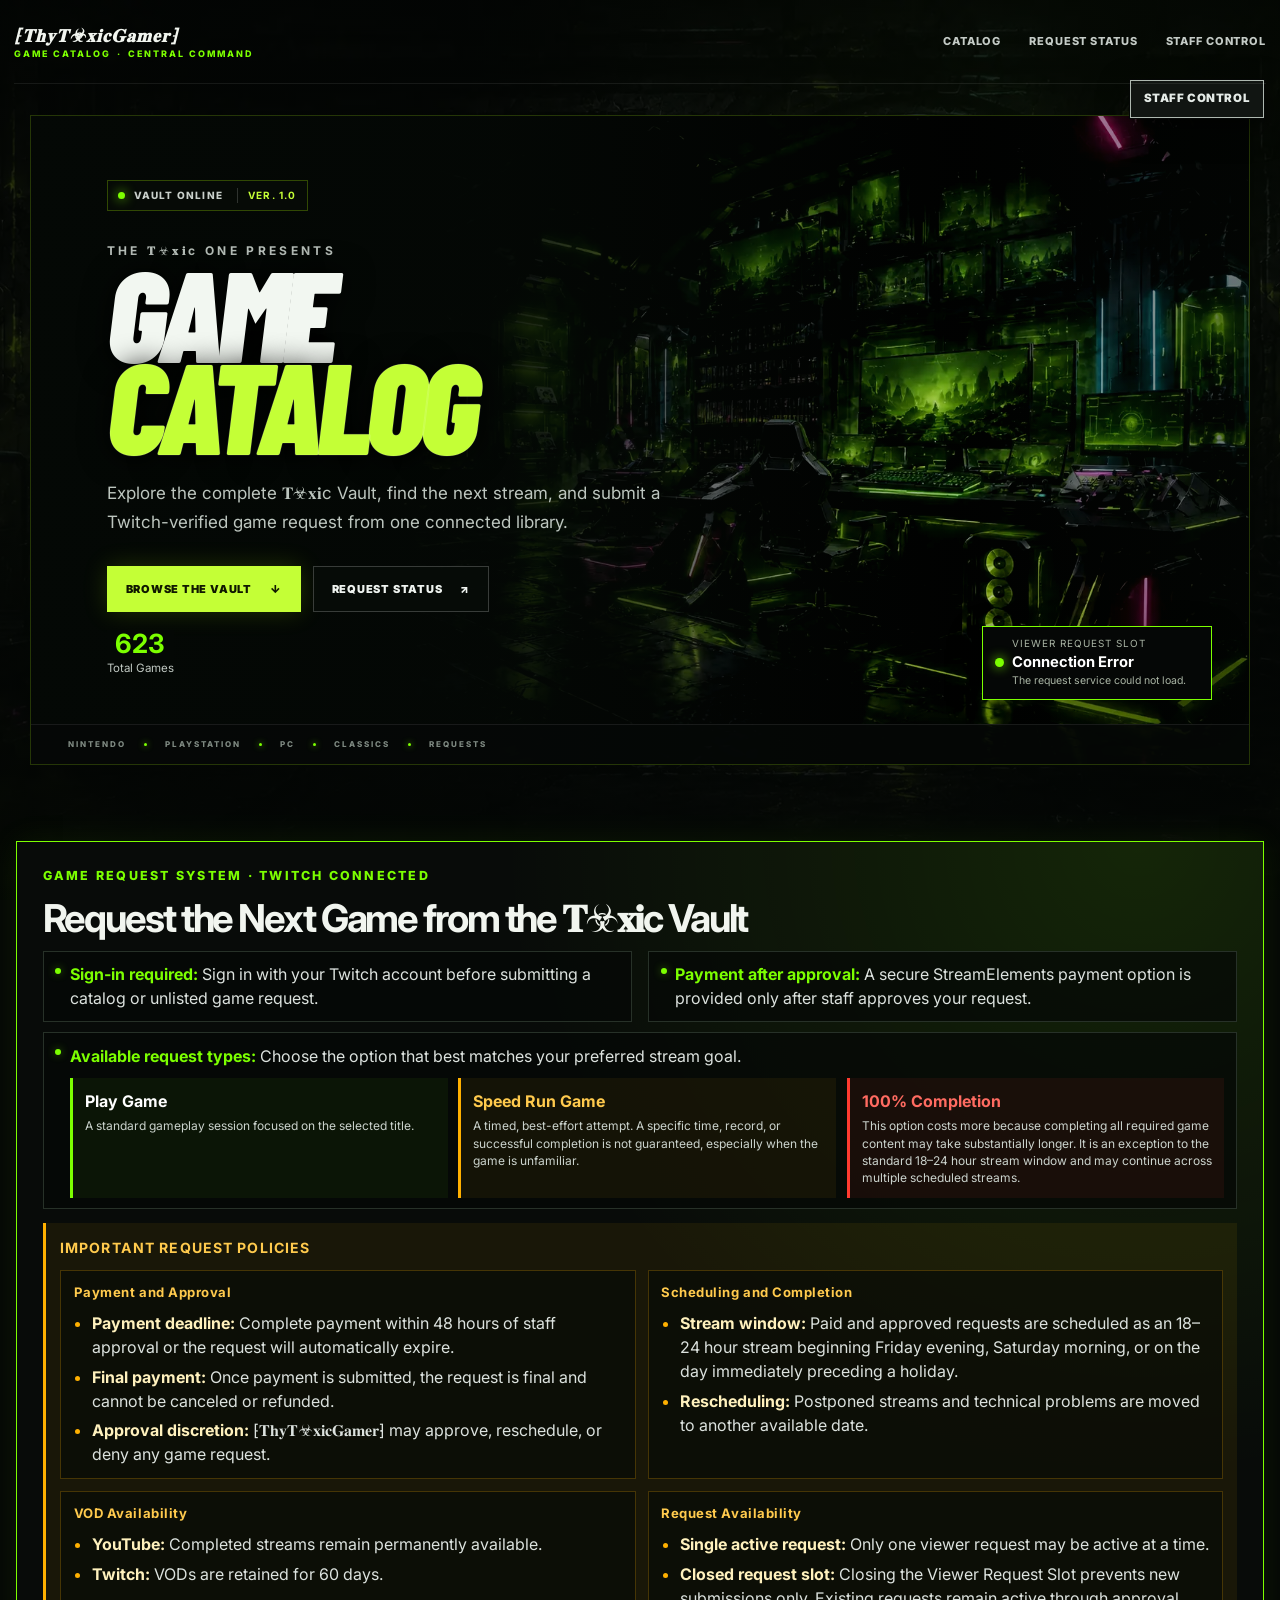
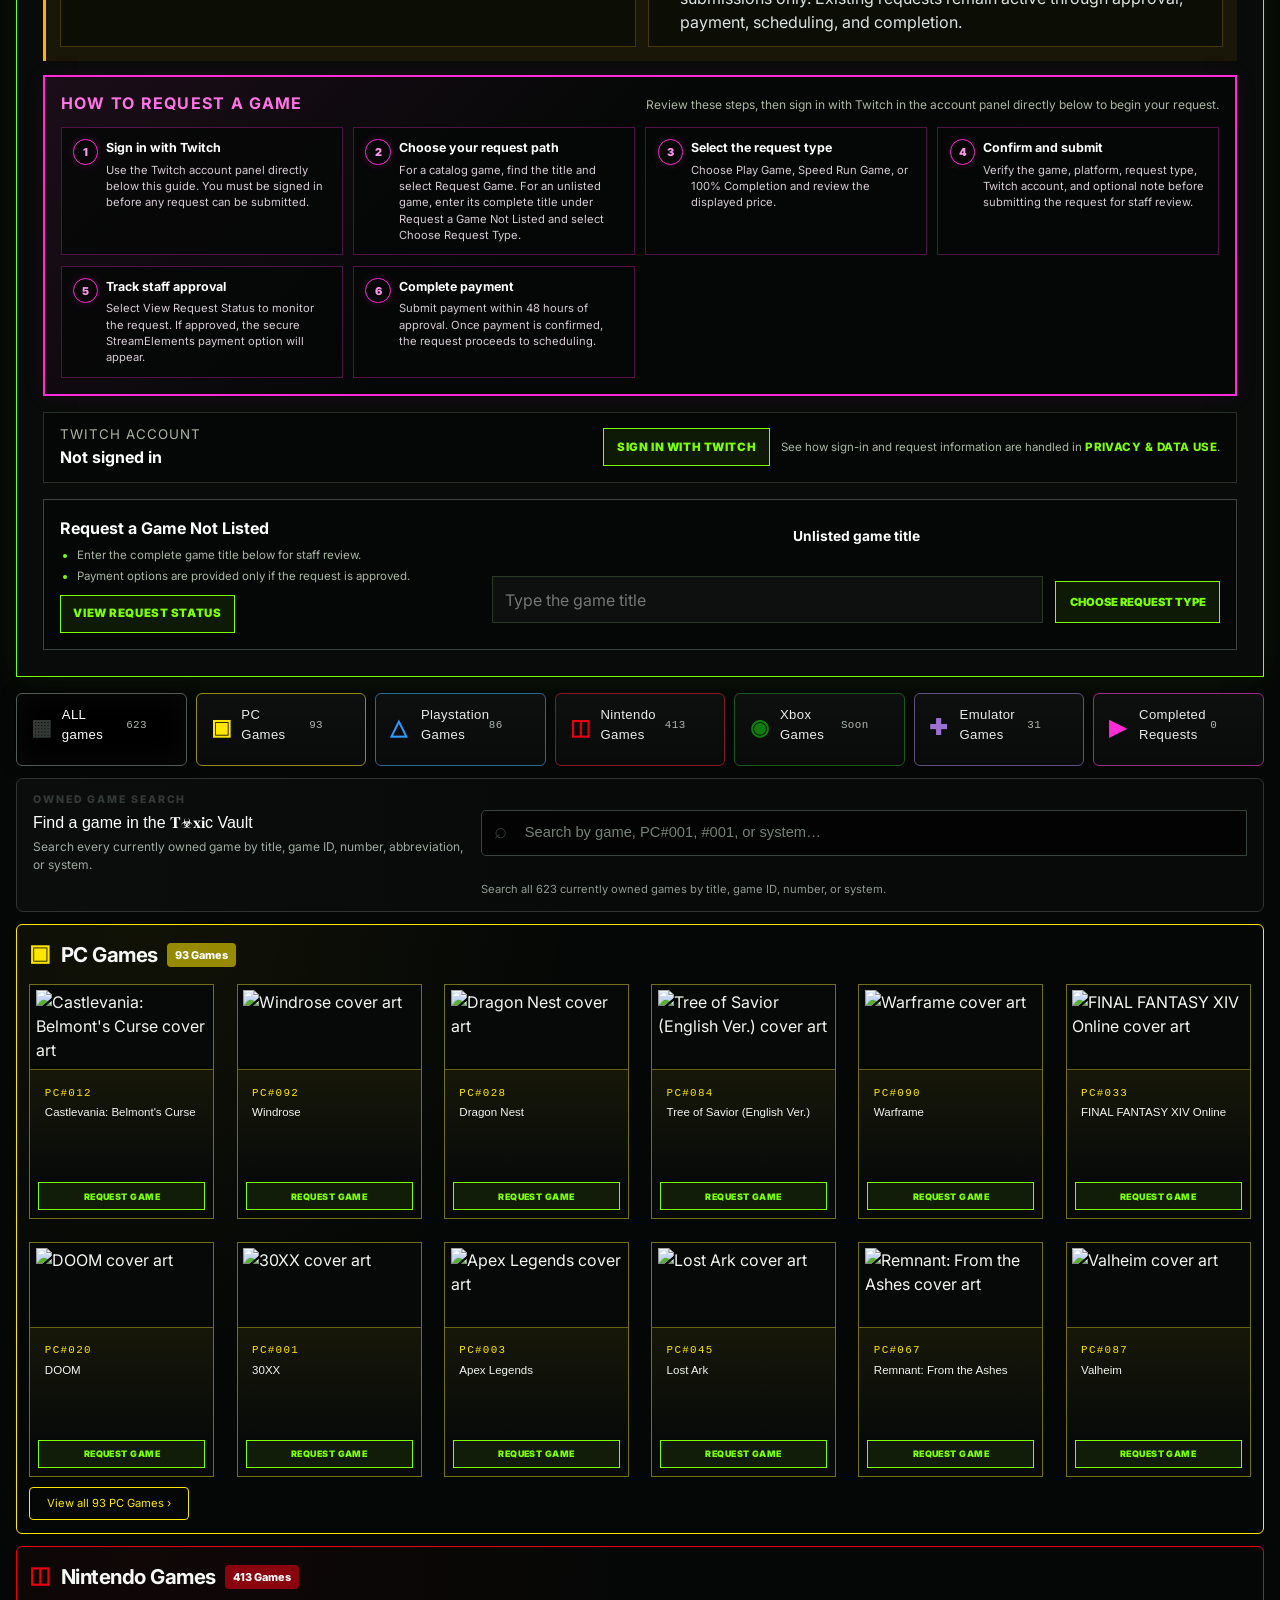
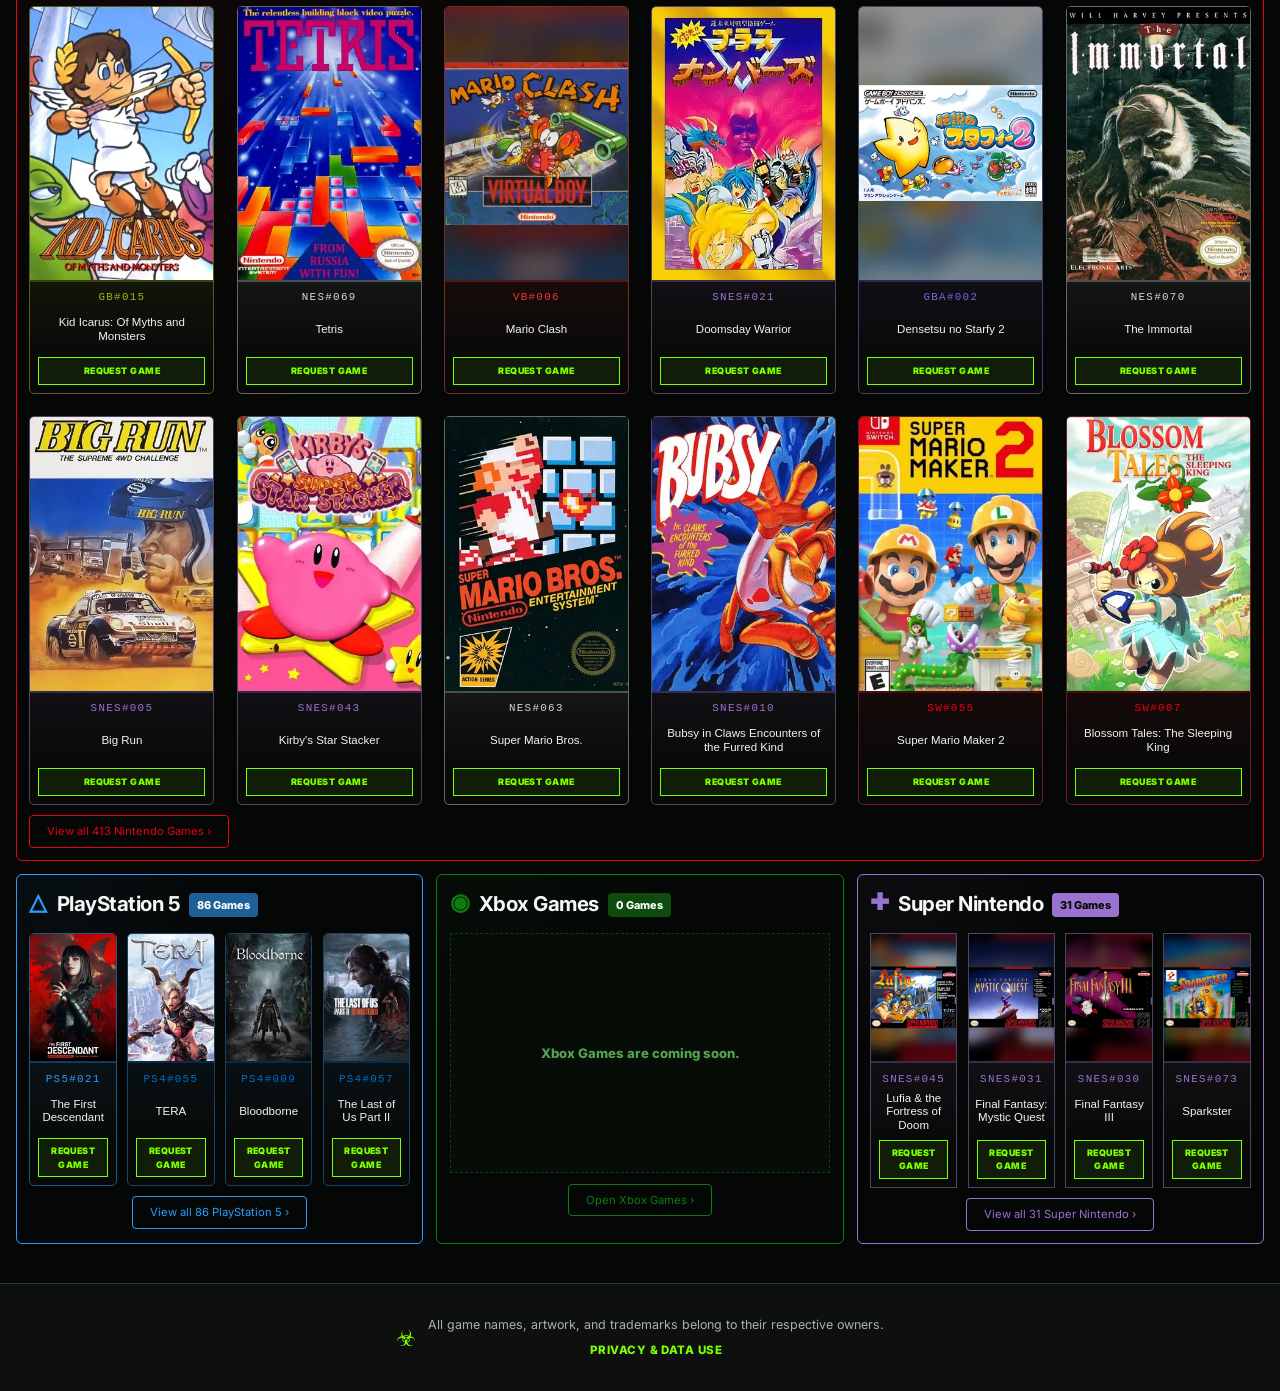
==== commit 59dc7760: "Point game requests to consolidated Supabase project" ====
--- a/index.html
+++ b/index.html
@@ -17,7 +17,7 @@
     <link rel="stylesheet" href="dashboard.css?v=1.0.48" />
     <link rel="stylesheet" href="request-test.css?v=1.0.41" />
     <script src="https://cdn.jsdelivr.net/npm/@supabase/supabase-js@2" defer></script>
-    <script src="supabase-config.js?v=1.0.22" defer></script>
+    <script src="supabase-config.js?v=1.0.23" defer></script>
     <script src="nintendo-classics.js?v=1.0.45" defer></script>
     <script src="hybrid-covers.js?v=1.0.67" defer></script>
     <script src="ps5-covers.js?v=1.0.35" defer></script>
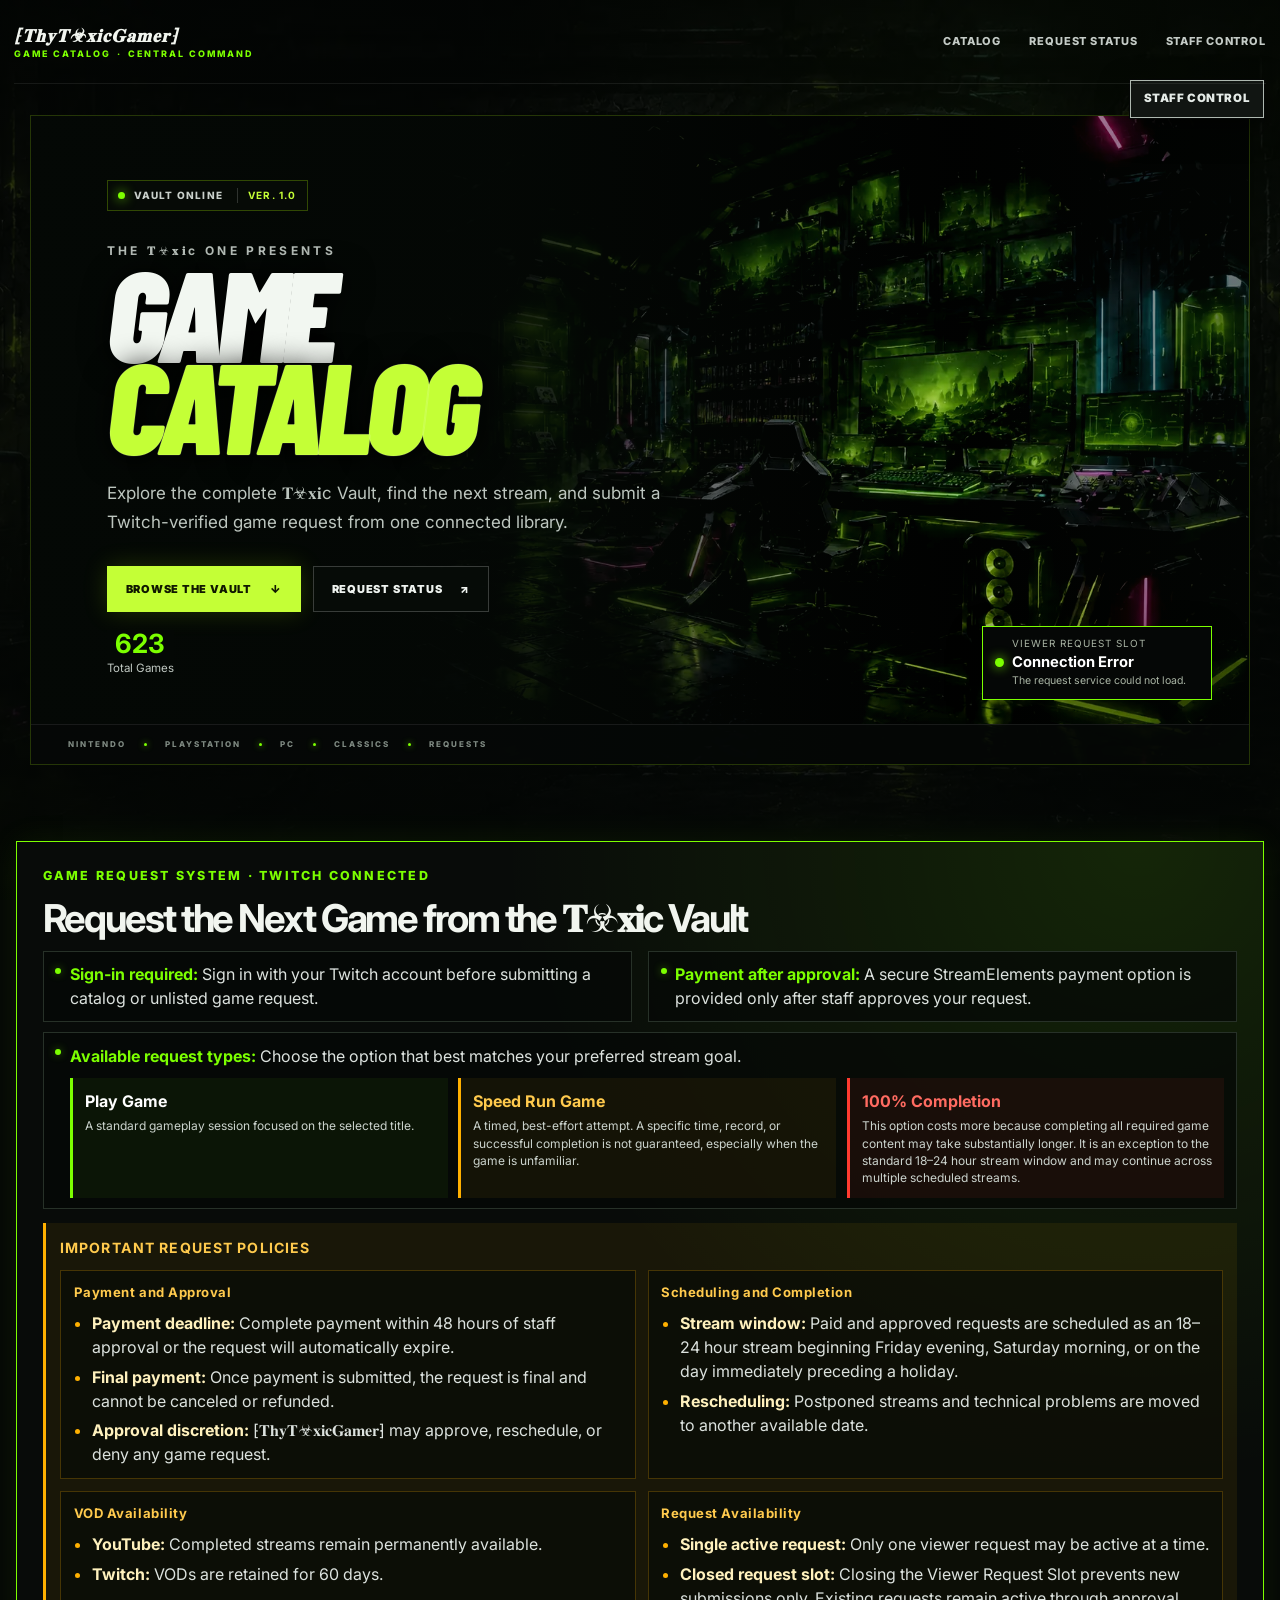
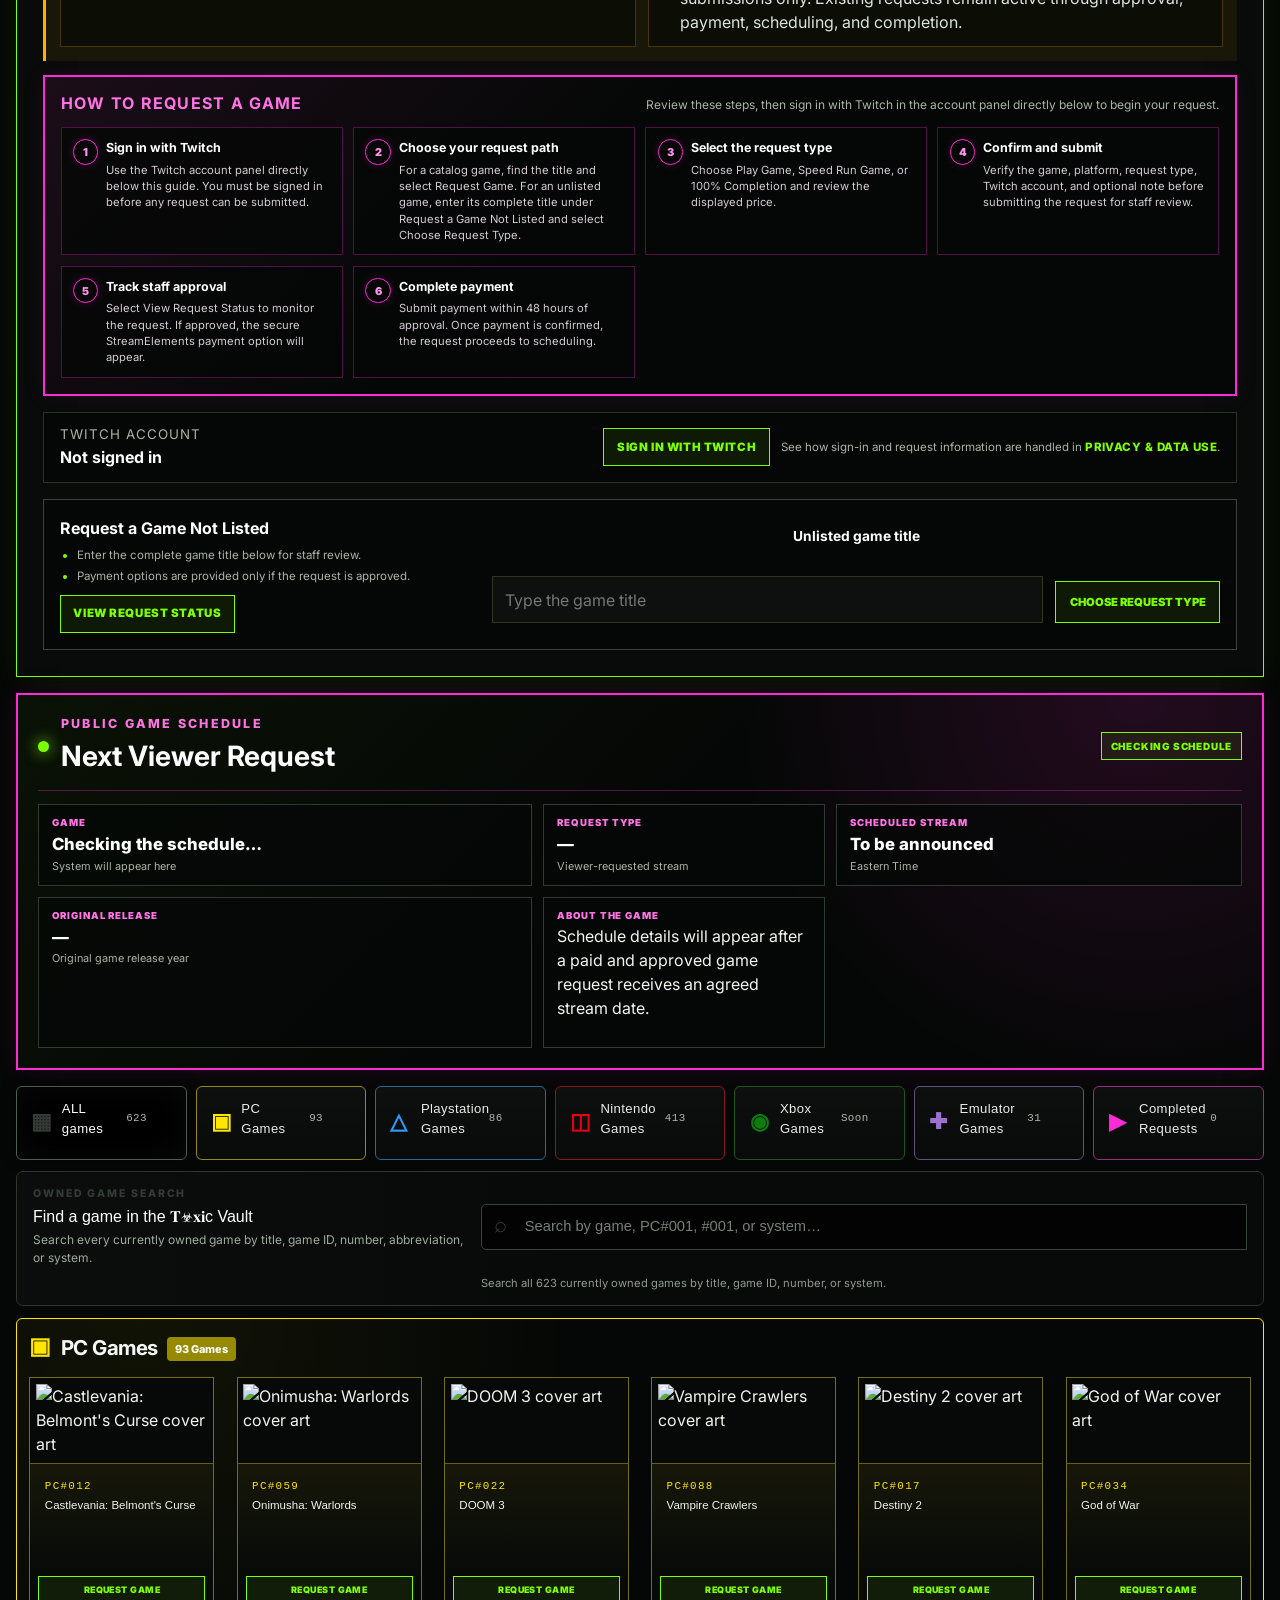
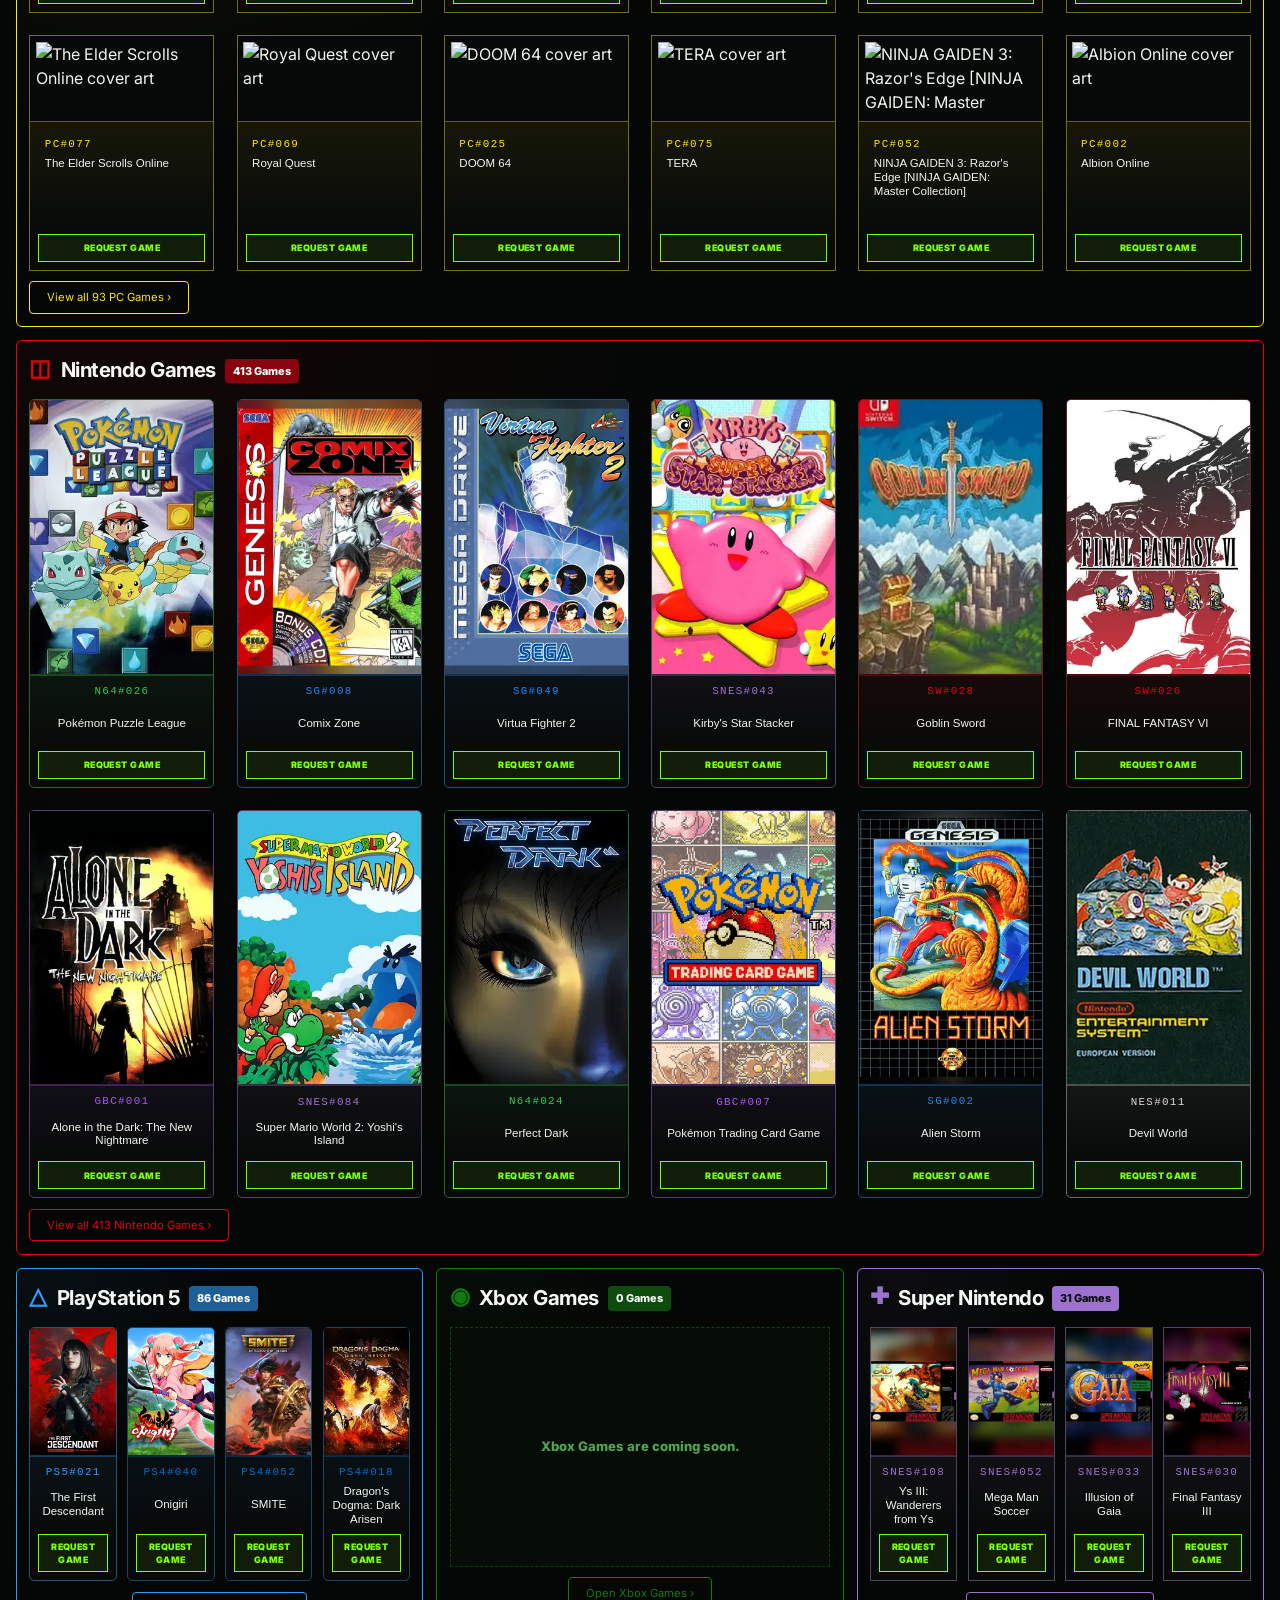
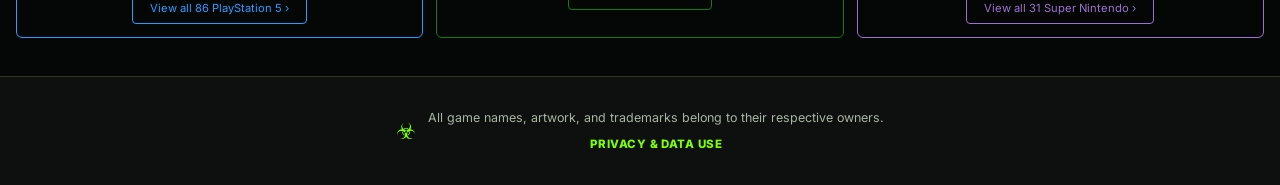
==== commit c05d7a5c: "Add the real public schedule panel" ====
--- a/index.html
+++ b/index.html
@@ -15,7 +15,7 @@
     <link rel="preload" as="image" href="assets/game-catalog-hero.webp" fetchpriority="high" />
     <link rel="stylesheet" href="styles.css?release=1.0.49" />
     <link rel="stylesheet" href="dashboard.css?v=1.0.48" />
-    <link rel="stylesheet" href="request-test.css?v=1.0.41" />
+    <link rel="stylesheet" href="request-test.css?v=1.0.42" />
     <script src="https://cdn.jsdelivr.net/npm/@supabase/supabase-js@2" defer></script>
     <script src="supabase-config.js?v=1.0.23" defer></script>
     <script src="nintendo-classics.js?v=1.0.45" defer></script>
@@ -27,7 +27,7 @@
     <script src="release-years.js?v=1.0.0" defer></script>
     <script src="app.js?v=1.0.48" defer></script>
     <script src="dashboard.js?v=1.0.48" defer></script>
-    <script src="request-test.js?v=1.0.27" defer></script>
+    <script src="request-test.js?v=1.0.28" defer></script>
     <script src="completed-requests.js?v=1.0.0" defer></script>
   </head>
   <body>
@@ -150,30 +150,39 @@
           </form>
           <a class="request-link-button request-link-admin catalog-staff-control" href="review.html">Staff Control</a>
         </section>
-        <section class="next-request-panel" id="next-request-panel" aria-labelledby="next-request-title" aria-live="polite" hidden>
+        <section class="next-request-panel" id="next-request-panel" aria-labelledby="next-request-title" aria-live="polite">
           <header class="next-request-heading">
             <span class="next-request-light" aria-hidden="true"></span>
             <div>
-              <p class="eyebrow">Paid · Approved · Scheduled</p>
+              <p class="eyebrow">Public Game Schedule</p>
               <h2 id="next-request-title">Next Viewer Request</h2>
             </div>
-            <span class="next-request-status" id="next-request-status">Coming Up</span>
+            <span class="next-request-status" id="next-request-status">Checking Schedule</span>
           </header>
           <div class="next-request-details">
-            <article>
+            <article class="next-request-game-card">
               <small>Game</small>
-              <strong id="next-request-game"></strong>
-              <span id="next-request-platform"></span>
+              <strong id="next-request-game">Checking the schedule…</strong>
+              <span id="next-request-platform">System will appear here</span>
             </article>
             <article>
               <small>Request Type</small>
-              <strong id="next-request-type"></strong>
+              <strong id="next-request-type">—</strong>
               <span>Viewer-requested stream</span>
             </article>
             <article>
               <small>Scheduled Stream</small>
-              <time id="next-request-schedule"></time>
+              <time id="next-request-schedule">To be announced</time>
               <span>Eastern Time</span>
+            </article>
+            <article>
+              <small>Original Release</small>
+              <strong id="next-request-year">—</strong>
+              <span>Original game release year</span>
+            </article>
+            <article class="next-request-summary-card">
+              <small>About the Game</small>
+              <p id="next-request-summary">Schedule details will appear after a paid and approved game request receives an agreed stream date.</p>
             </article>
           </div>
         </section>
@@ -291,9 +300,10 @@
           Optional note
           <textarea id="request-note" name="note" maxlength="300" rows="4" placeholder="Why would you like to see this game?"></textarea>
         </label>
-        <p class="request-dialog-rules">Submitting reserves the only viewer request slot while the request is reviewed. No payment is requested until the request is approved.</p>
+        <p class="owner-test-notice" id="owner-test-notice" hidden><strong>Owner Test Request:</strong> This request costs $0 and will be recorded as approved and paid without creating a StreamElements or PayPal transaction. It will use the real request, Discord, scheduling, records, and archive workflow.</p>
+        <p class="request-dialog-rules" id="request-dialog-rules">Submitting reserves the only viewer request slot while the request is reviewed. No payment is requested until the request is approved.</p>
         <p class="request-form-error" id="request-form-error" role="alert"></p>
-        <button class="request-submit" type="submit">Submit Game Request</button>
+        <button class="request-submit" id="request-submit-button" type="submit">Submit Game Request</button>
       </form>
     </dialog>
   </body>
--- a/request-test.css
+++ b/request-test.css
@@ -172,6 +172,7 @@
 .request-edit-dialog{width:min(720px,calc(100vw - 28px))}.request-edit-grid{display:grid;grid-template-columns:repeat(2,minmax(0,1fr));gap:.85rem}.request-edit-locked{display:grid;gap:.2rem;padding:.8rem;border:1px solid var(--request-amber);background:rgba(255,176,0,.06)}.request-edit-locked strong{color:var(--request-amber);font-size:.72rem;text-transform:uppercase;letter-spacing:.05em}.request-edit-locked span{color:#fff;font-size:.85rem}
 .catalog-autocomplete{position:relative}.catalog-suggestions{position:absolute;z-index:100;top:calc(100% + .35rem);left:0;width:min(34rem,calc(100vw - 56px));max-height:19rem;overflow-y:auto;border:1px solid rgba(255,43,214,.8);background:#070807;box-shadow:0 18px 45px rgba(0,0,0,.78)}.catalog-suggestions[hidden]{display:none}.catalog-suggestions button{display:grid;grid-template-columns:5.4rem minmax(0,1fr);gap:.15rem .7rem;width:100%;padding:.7rem .8rem;border:0;border-bottom:1px solid #252126;background:transparent;color:#fff;text-align:left;cursor:pointer}.catalog-suggestions button:hover,.catalog-suggestions button.active{background:rgba(255,43,214,.13);outline:none}.catalog-suggestions strong{grid-row:1/span 2;color:var(--request-hot-pink);font:800 .72rem/1.35 ui-monospace,SFMono-Regular,Consolas,monospace}.catalog-suggestions span{min-width:0;overflow:hidden;text-overflow:ellipsis;white-space:nowrap;font-size:.8rem;font-weight:800}.catalog-suggestions small{color:var(--muted);font-size:.65rem}.catalog-suggestions>p{margin:0;padding:.85rem;color:var(--muted);font-size:.75rem}.request-edit-grid input[readonly]{color:#d7dfd8;background:#0a0d0a;cursor:default}
 .request-history-schedule{margin:.75rem 0 0;padding:.7rem;border-left:3px solid var(--toxic);background:rgba(124,255,0,.06);color:#dfffd0;font-size:.78rem;font-weight:800}.request-schedule-panel{display:flex;flex-wrap:wrap;align-items:center;justify-content:flex-end;gap:.8rem;margin-top:.75rem;padding-top:.75rem;border-top:1px solid #202a21}.request-schedule-panel p{margin:0 auto 0 0;color:var(--muted);font-size:.72rem}.schedule-zone-note{margin:0;color:var(--muted);font-size:.72rem}
+.request-archive-toolbar{display:flex;justify-content:flex-end;margin-bottom:1rem;padding:.75rem;border:1px solid #5a2525;background:rgba(255,59,48,.05)}.request-archive-toolbar .review-button{min-width:240px}.request-record-actions{display:flex;flex-wrap:wrap;justify-content:flex-end;gap:.65rem;margin-top:.85rem;padding-top:.85rem;border-top:1px solid #202a21}.request-record-actions .review-button{min-width:150px}
 .archive-retention-note{margin:.1rem 0 1rem;color:var(--muted);font-size:.78rem}.request-history-card.is-archived{border-color:#334235;background:#060906}
 .staff-command-summary{display:grid;grid-template-columns:repeat(3,minmax(0,1fr));gap:.7rem;margin-bottom:.75rem}.staff-command-summary article{display:grid;gap:.22rem;min-height:96px;padding:.8rem .9rem;border:1px solid #29332b;background:#070a08}.staff-command-summary small{color:var(--muted);font-size:.6rem;font-weight:900;letter-spacing:.08em;text-transform:uppercase}.staff-command-summary strong{color:var(--toxic);font-size:1rem}.staff-command-summary span{color:#cbd3cd;font-size:.68rem;line-height:1.4}.staff-command-summary article[data-status="attention"]{border-color:var(--request-red)}.staff-command-summary article[data-status="attention"] strong{color:#ff7970}
 .staff-review-alerts{display:grid;gap:.55rem;margin:.75rem 0}.staff-review-alert{display:grid;grid-template-columns:auto minmax(0,1fr) auto;align-items:center;gap:.75rem;padding:.7rem .8rem;border:1px solid #39433b;background:#050706}.staff-review-alert div{display:grid;gap:.08rem}.staff-review-alert small{color:var(--muted);font-size:.56rem;letter-spacing:.08em;text-transform:uppercase}.staff-review-alert strong{color:#fff;font-size:.82rem}.staff-review-alert div>span{color:var(--muted);font-size:.64rem;line-height:1.35}.staff-review-light{width:9px;height:9px;border-radius:50%;background:#778078;box-shadow:0 0 10px #778078}.staff-review-alert.is-clear{border-color:var(--toxic)}.staff-review-alert.is-clear .staff-review-light{background:var(--toxic);box-shadow:0 0 12px var(--toxic)}.staff-review-alert.is-request{border-color:var(--request-amber)}.staff-review-alert.is-request .staff-review-light{background:var(--request-amber);box-shadow:0 0 14px var(--request-amber);animation:staff-alert-pulse 1.5s ease-in-out infinite}.staff-review-alert.is-change{border-color:var(--request-hot-pink)}.staff-review-alert.is-change .staff-review-light{background:var(--request-hot-pink);box-shadow:0 0 14px var(--request-hot-pink);animation:staff-alert-pulse 1.5s ease-in-out infinite}@keyframes staff-alert-pulse{50%{opacity:.35;transform:scale(.8)}}
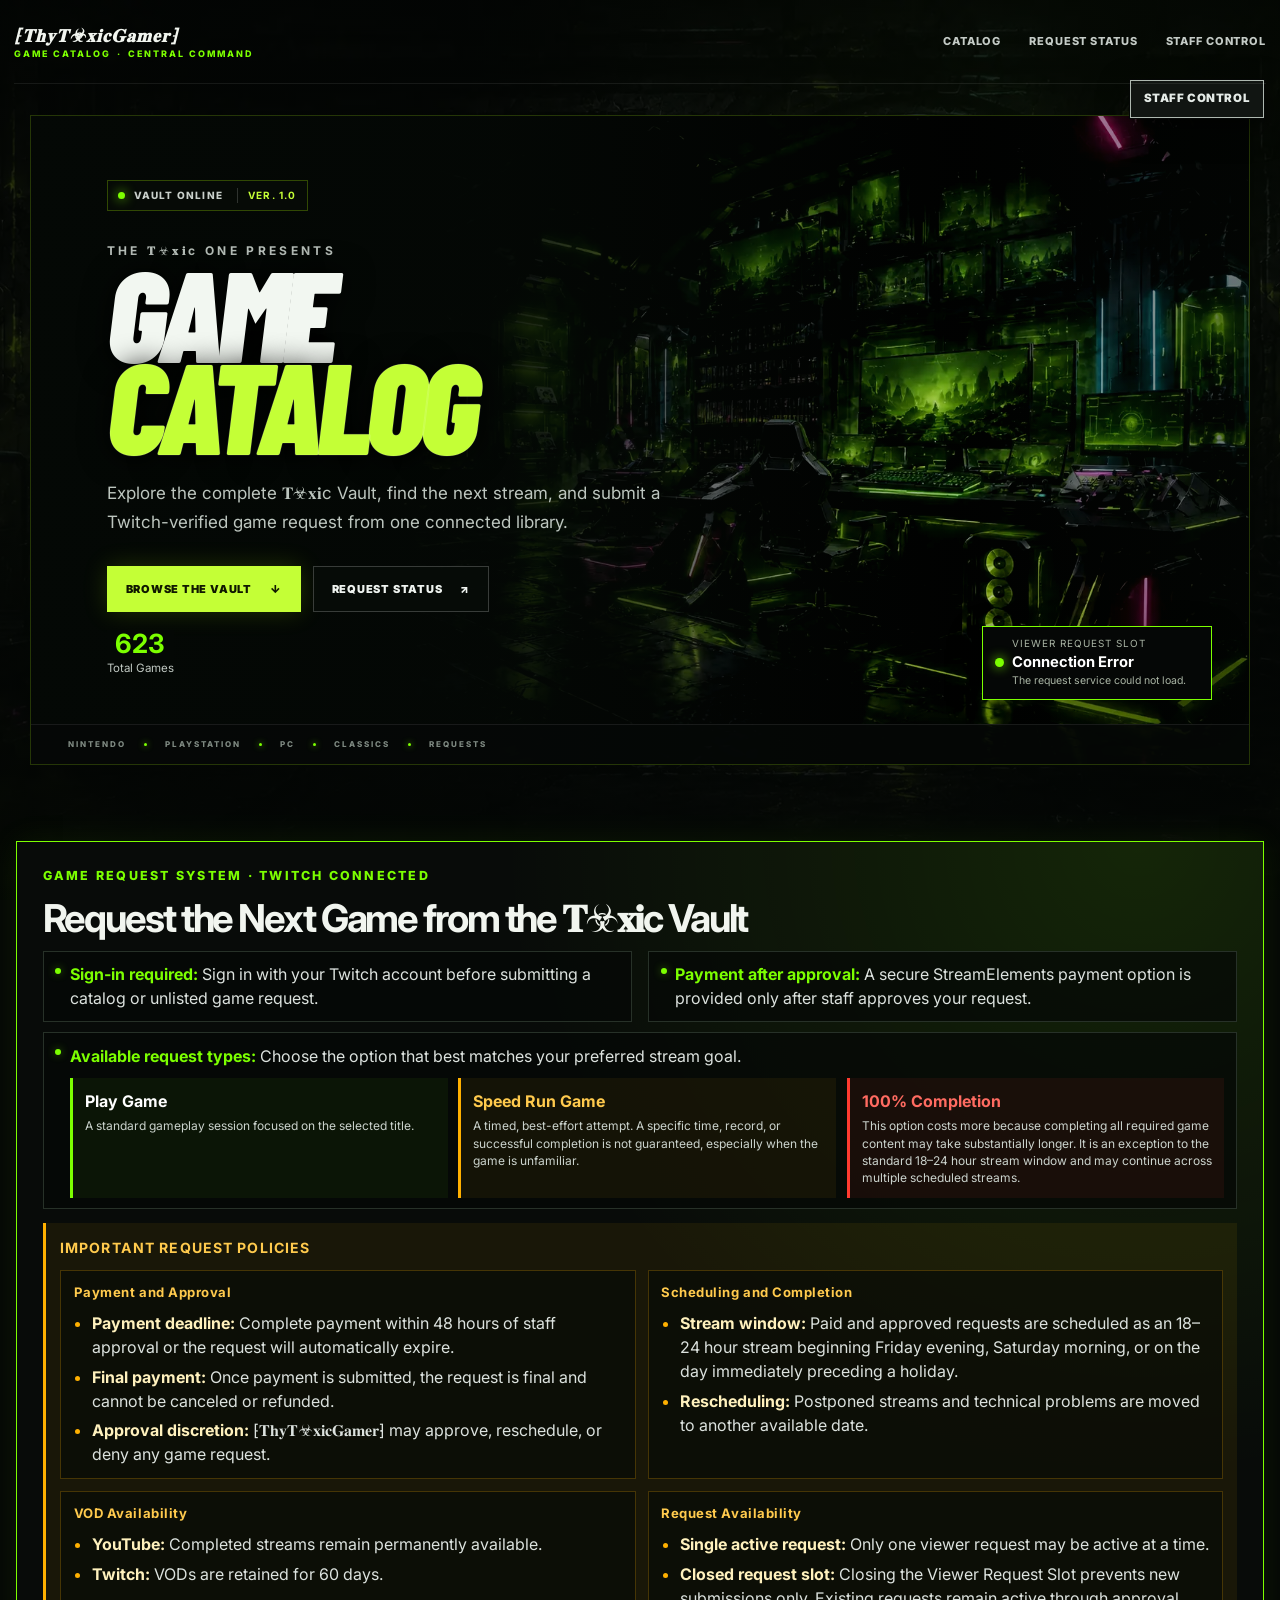
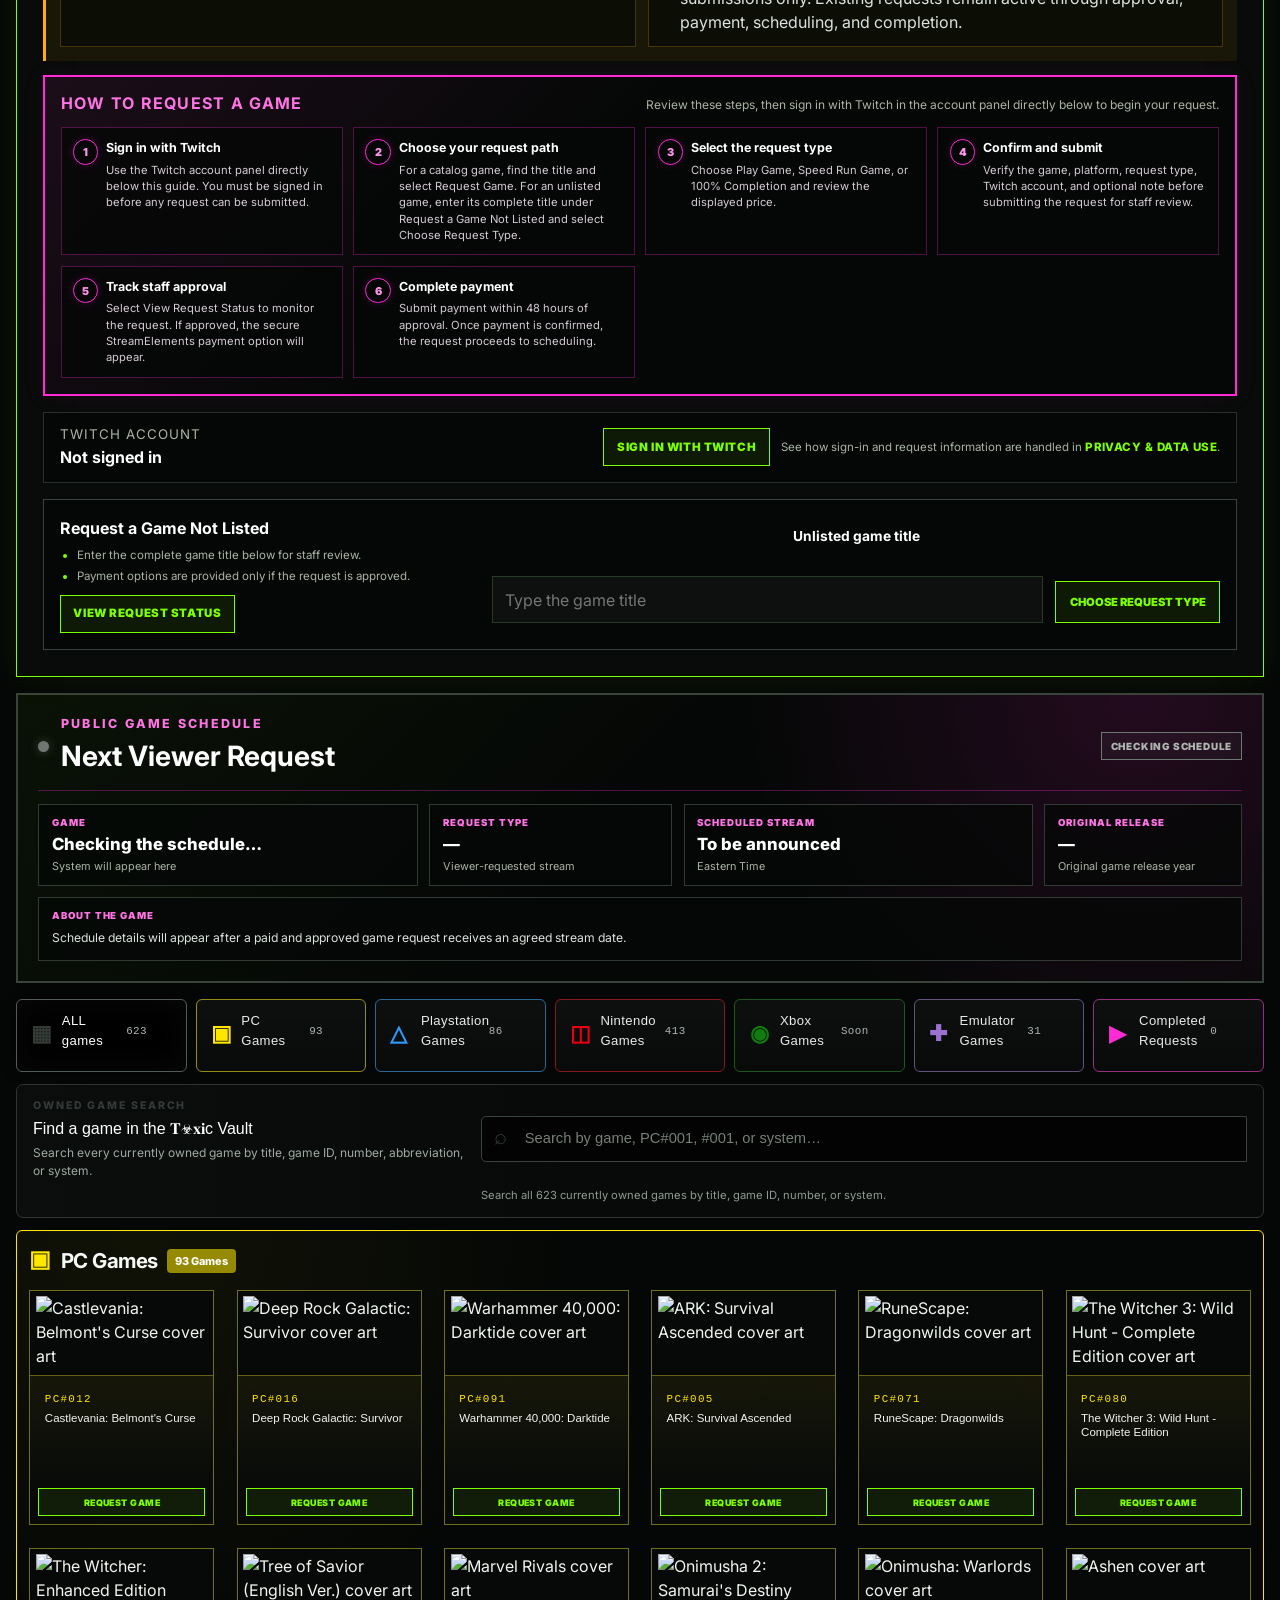
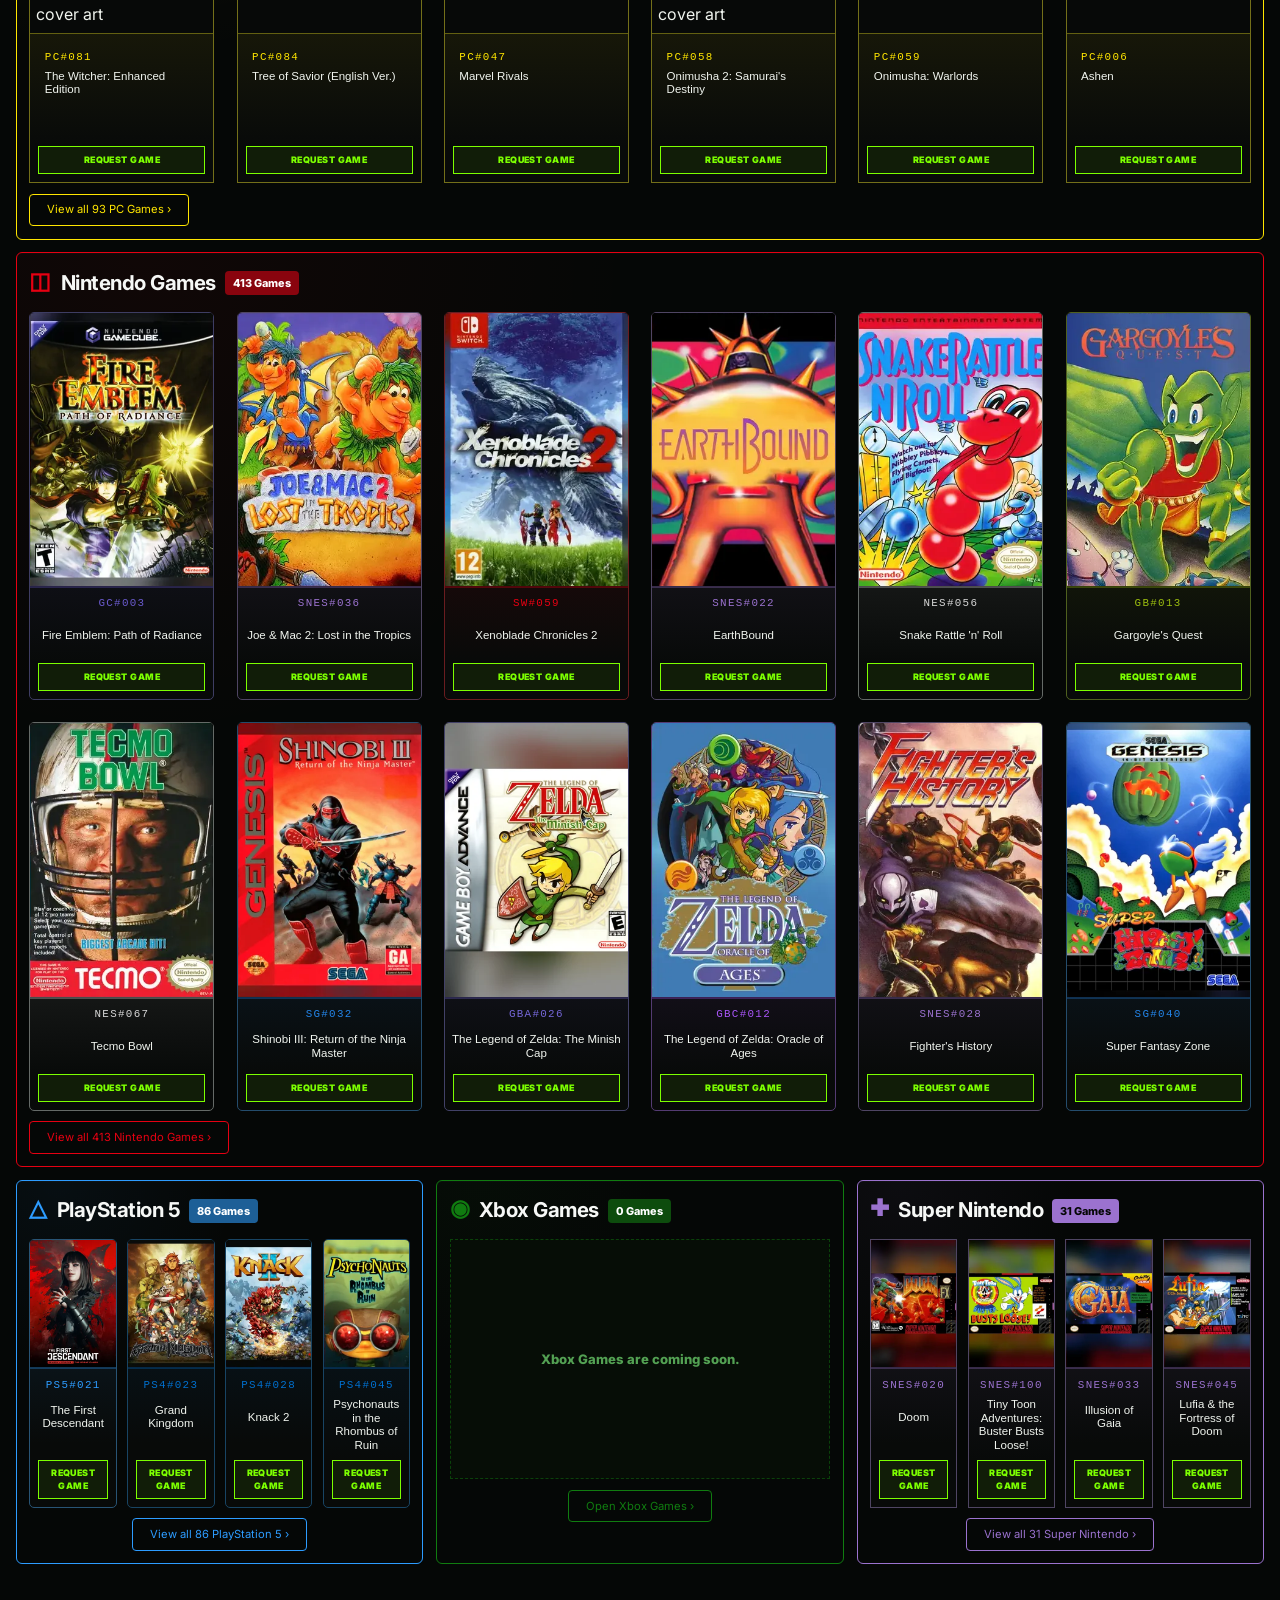
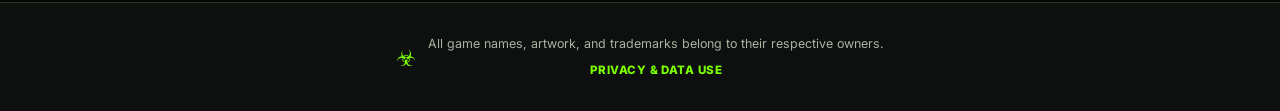
==== commit cc3b2313: "Add public request status indicator" ====
--- a/index.html
+++ b/index.html
@@ -15,7 +15,7 @@
     <link rel="preload" as="image" href="assets/game-catalog-hero.webp" fetchpriority="high" />
     <link rel="stylesheet" href="styles.css?release=1.0.49" />
     <link rel="stylesheet" href="dashboard.css?v=1.0.48" />
-    <link rel="stylesheet" href="request-test.css?v=1.0.42" />
+    <link rel="stylesheet" href="request-test.css?v=1.0.43" />
     <script src="https://cdn.jsdelivr.net/npm/@supabase/supabase-js@2" defer></script>
     <script src="supabase-config.js?v=1.0.23" defer></script>
     <script src="nintendo-classics.js?v=1.0.45" defer></script>
@@ -27,7 +27,7 @@
     <script src="release-years.js?v=1.0.0" defer></script>
     <script src="app.js?v=1.0.48" defer></script>
     <script src="dashboard.js?v=1.0.48" defer></script>
-    <script src="request-test.js?v=1.0.28" defer></script>
+    <script src="request-test.js?v=1.0.29" defer></script>
     <script src="completed-requests.js?v=1.0.0" defer></script>
   </head>
   <body>
@@ -58,7 +58,7 @@
             <div class="library-count" aria-label="Total games"><strong id="header-count">208</strong><span>Total Games</span></div>
           </div>
         </div>
-        <div class="request-status-card hero-request-status" id="request-status-card" data-state="open"><span class="request-status-light" aria-hidden="true"></span><div><small>Viewer request slot</small><strong id="request-slot-label">Open</strong><span id="request-slot-detail">Choose any game below.</span></div></div>
+        <div class="request-status-card hero-request-status" id="request-status-card" data-state="open"><span class="request-status-light" aria-hidden="true"></span><div><small>Viewer request slot</small><strong id="request-slot-label">Open</strong><span class="request-public-status" id="request-public-status" data-state="open" hidden>Public Requests: Open</span><span id="request-slot-detail">Choose any game below.</span></div></div>
         <div class="ecosystem-rail" aria-hidden="true"><span>NINTENDO</span><i></i><span>PLAYSTATION</span><i></i><span>PC</span><i></i><span>CLASSICS</span><i></i><span>REQUESTS</span></div>
       </section>
       <section class="library-section" id="game-library" aria-labelledby="library-title">
--- a/request-test.css
+++ b/request-test.css
@@ -50,14 +50,17 @@
 .next-request-heading h2 { margin:.12rem 0 0; color:#fff; font-size:clamp(1.2rem,2.5vw,1.75rem); }
 .next-request-light { width:11px; height:11px; flex:0 0 auto; border-radius:50%; background:var(--toxic); box-shadow:0 0 15px var(--toxic); }
 .next-request-status { margin-left:auto; padding:.35rem .55rem; border:1px solid var(--toxic); color:var(--toxic); background:rgba(124,255,0,.07); font-size:.62rem; font-weight:900; letter-spacing:.08em; text-transform:uppercase; }
-.next-request-panel.is-preview { border-style:dashed; }
-.next-request-panel.is-preview .next-request-status { border-color:var(--request-hot-pink); color:#ff93ea; background:rgba(255,43,214,.08); }
-.next-request-details { display:grid; grid-template-columns:minmax(0,1.4fr) minmax(0,.8fr) minmax(0,1.15fr); gap:.7rem; padding-top:.8rem; }
+.next-request-details { display:grid; grid-template-columns:minmax(0,1.25fr) minmax(0,.8fr) minmax(0,1.15fr) minmax(0,.65fr); gap:.7rem; padding-top:.8rem; }
 .next-request-details article { min-width:0; padding:.72rem .8rem; border:1px solid #303a32; background:rgba(5,7,6,.75); }
 .next-request-details small,.next-request-details strong,.next-request-details time,.next-request-details span { display:block; }
 .next-request-details small { color:#ff73e4; font-size:.6rem; font-weight:900; letter-spacing:.1em; text-transform:uppercase; }
 .next-request-details strong,.next-request-details time { margin-top:.22rem; color:#fff; font-size:clamp(.85rem,1.6vw,1.05rem); font-weight:800; line-height:1.25; overflow-wrap:anywhere; }
 .next-request-details span { margin-top:.2rem; color:var(--muted); font-size:.68rem; line-height:1.35; }
+.next-request-summary-card { grid-column:1/-1; }
+.next-request-summary-card p { margin:.35rem 0 0; color:#dce2de; font-size:.76rem; line-height:1.55; }
+.next-request-panel:not(.has-scheduled-game) { border-color:#39433b; box-shadow:none; }
+.next-request-panel:not(.has-scheduled-game) .next-request-light { background:#6f7771; box-shadow:0 0 10px rgba(111,119,113,.5); }
+.next-request-panel:not(.has-scheduled-game) .next-request-status { border-color:#6f7771; color:#aeb5b0; background:rgba(111,119,113,.08); }
 .request-status-card[data-state="locked"] { border-color:var(--request-amber); }
 .request-status-card[data-state="cooldown"] { border-color:var(--request-red); }
 .request-status-light { width:9px; height:9px; flex:0 0 auto; border-radius:50%; background:var(--toxic); box-shadow:0 0 12px var(--toxic); }
@@ -66,6 +69,10 @@
 .request-status-card small,.request-status-card strong,.request-status-card span { display:block; }
 .request-status-card small { color:var(--muted); font-size:.62rem; text-transform:uppercase; letter-spacing:.1em; }
 .request-status-card strong { color:#fff; font-size:.92rem; }
+.request-public-status { width:fit-content; margin:.24rem 0 .2rem; padding:.16rem .38rem; border:1px solid var(--toxic); color:var(--toxic); background:rgba(124,255,0,.08); font-size:.58rem; font-weight:800; letter-spacing:.05em; text-transform:uppercase; }
+.request-public-status[data-state="closed"] { border-color:var(--request-red); color:#ff746d; background:rgba(255,59,48,.1); }
+.request-public-status[data-state="cooldown"] { border-color:var(--request-amber); color:#ffca4d; background:rgba(255,176,0,.1); }
+.request-public-status[hidden] { display:none !important; }
 .request-status-card span:last-child { color:var(--muted); font-size:.66rem; }
 .request-auth-card { grid-column:1/-1; display:flex; align-items:center; flex-wrap:wrap; gap:.7rem; padding:.8rem 1rem; border:1px solid #273128; background:#050706; }
 .request-auth-card div { margin-right:auto; }.request-auth-card small,.request-auth-card strong{display:block}.request-auth-card small{color:var(--muted);text-transform:uppercase;letter-spacing:.08em}.request-auth-card strong{color:#fff}
@@ -109,6 +116,8 @@
 .request-dialog input:focus,.request-dialog textarea:focus,.review-reason:focus { border-color:var(--toxic); outline:none; }
 .request-dialog-close { position:absolute; top:.7rem; right:.7rem; border:0; background:transparent; color:#fff; font-size:1.5rem; cursor:pointer; }
 .request-dialog-rules { margin:0; color:var(--muted); font-size:.75rem; }
+.owner-test-notice { margin:0; padding:.8rem; border:1px solid var(--toxic); border-left:4px solid var(--toxic); background:rgba(124,255,0,.07); color:#dce2de; font-size:.75rem; line-height:1.5; }
+.owner-test-notice strong { color:var(--toxic); }
 .request-account-line { margin:0; padding:.7rem; border-left:3px solid var(--toxic); background:rgba(124,255,0,.05); color:var(--muted); }.request-account-line strong{color:#fff}
 .request-form-error { min-height:1.2em; margin:0; color:#ff7970; font-size:.78rem; }
 .completion-request-summary { margin:0; padding:.7rem .8rem; border-left:3px solid var(--request-hot-pink); background:rgba(255,43,214,.06); color:#fff; font-weight:800; }
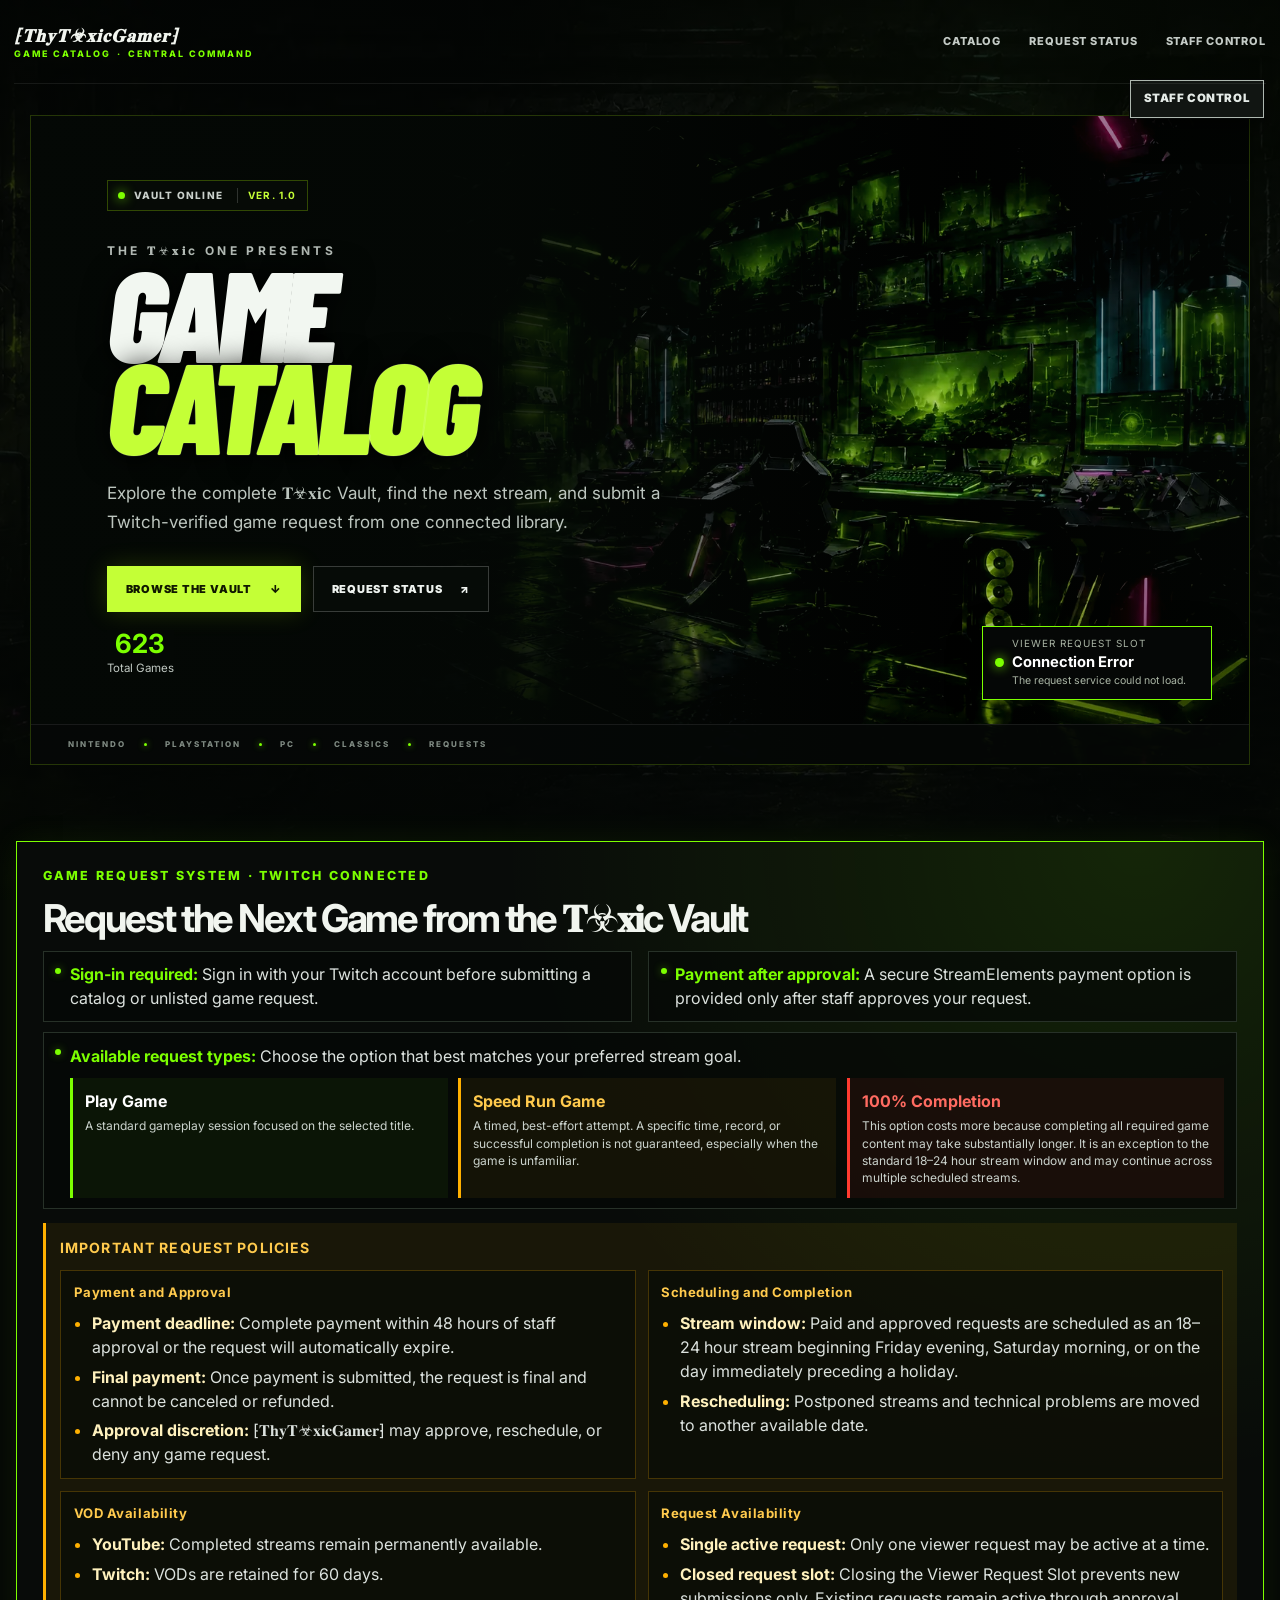
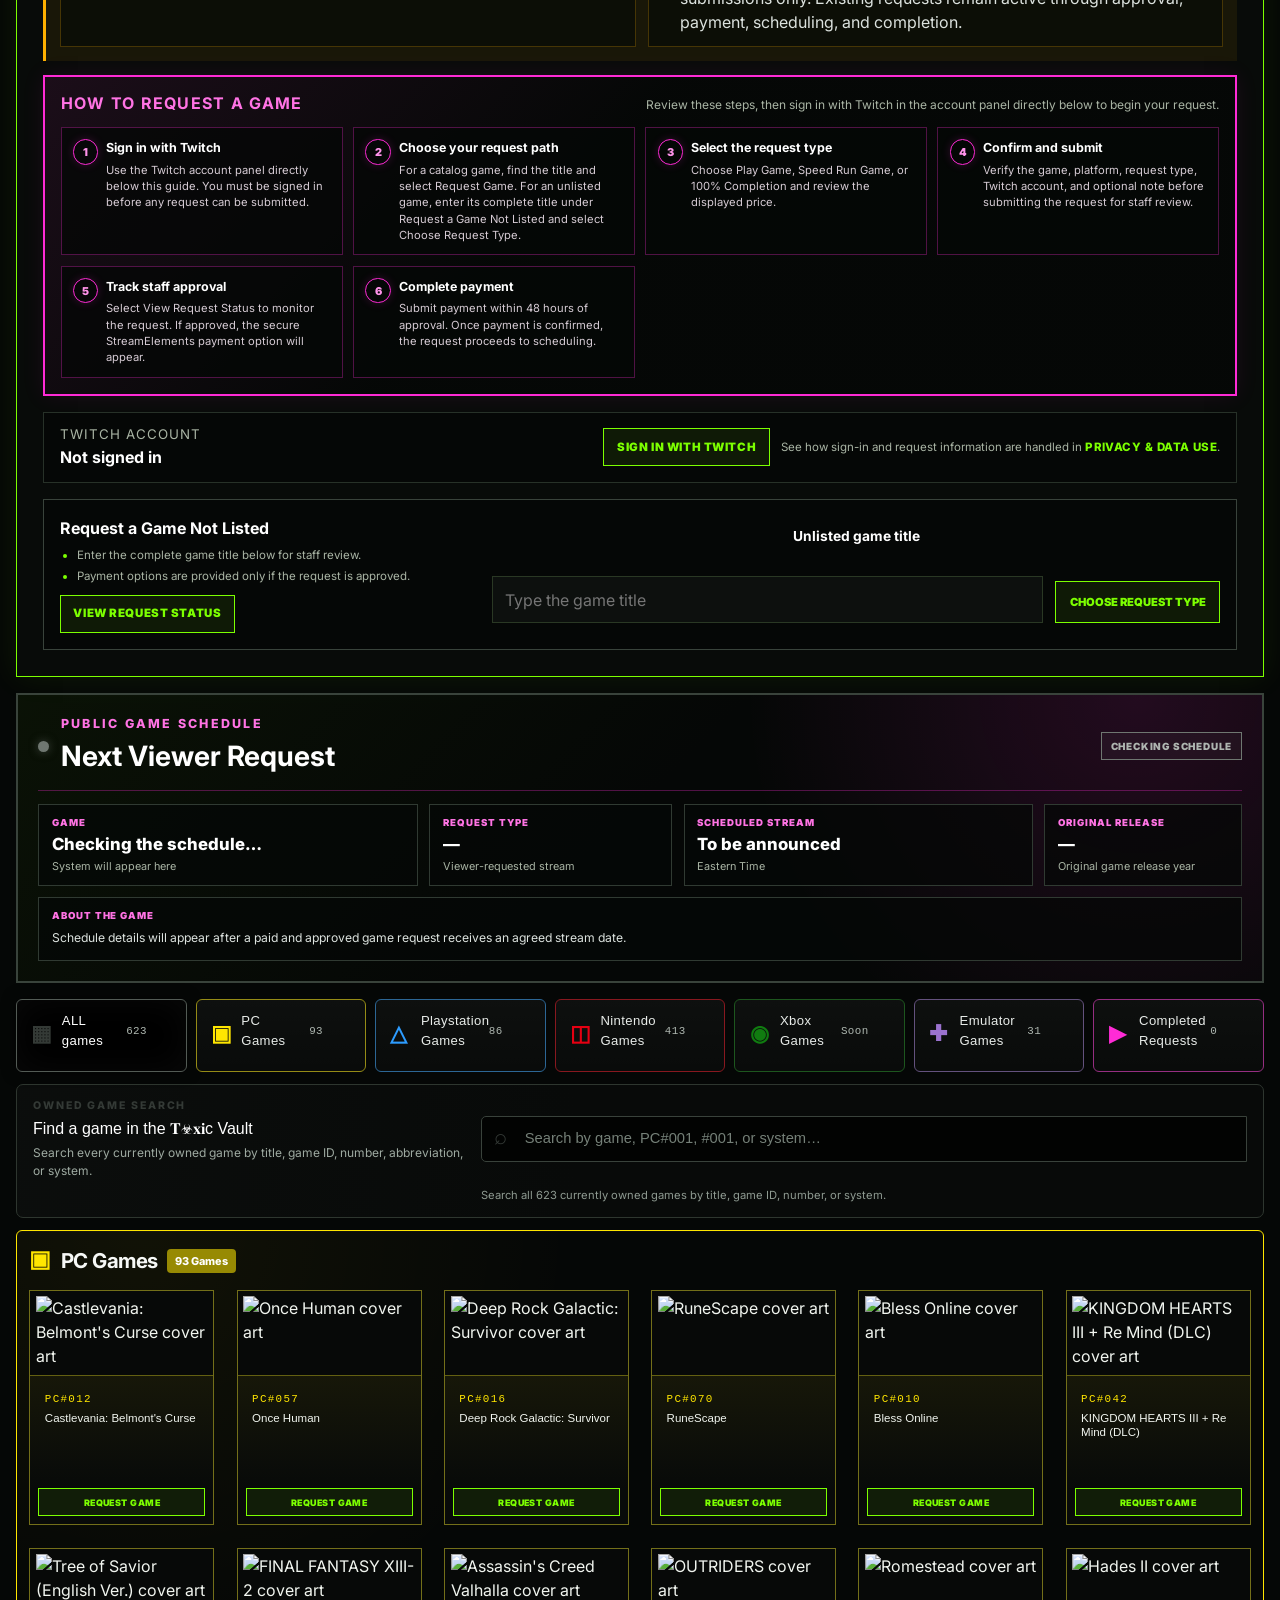
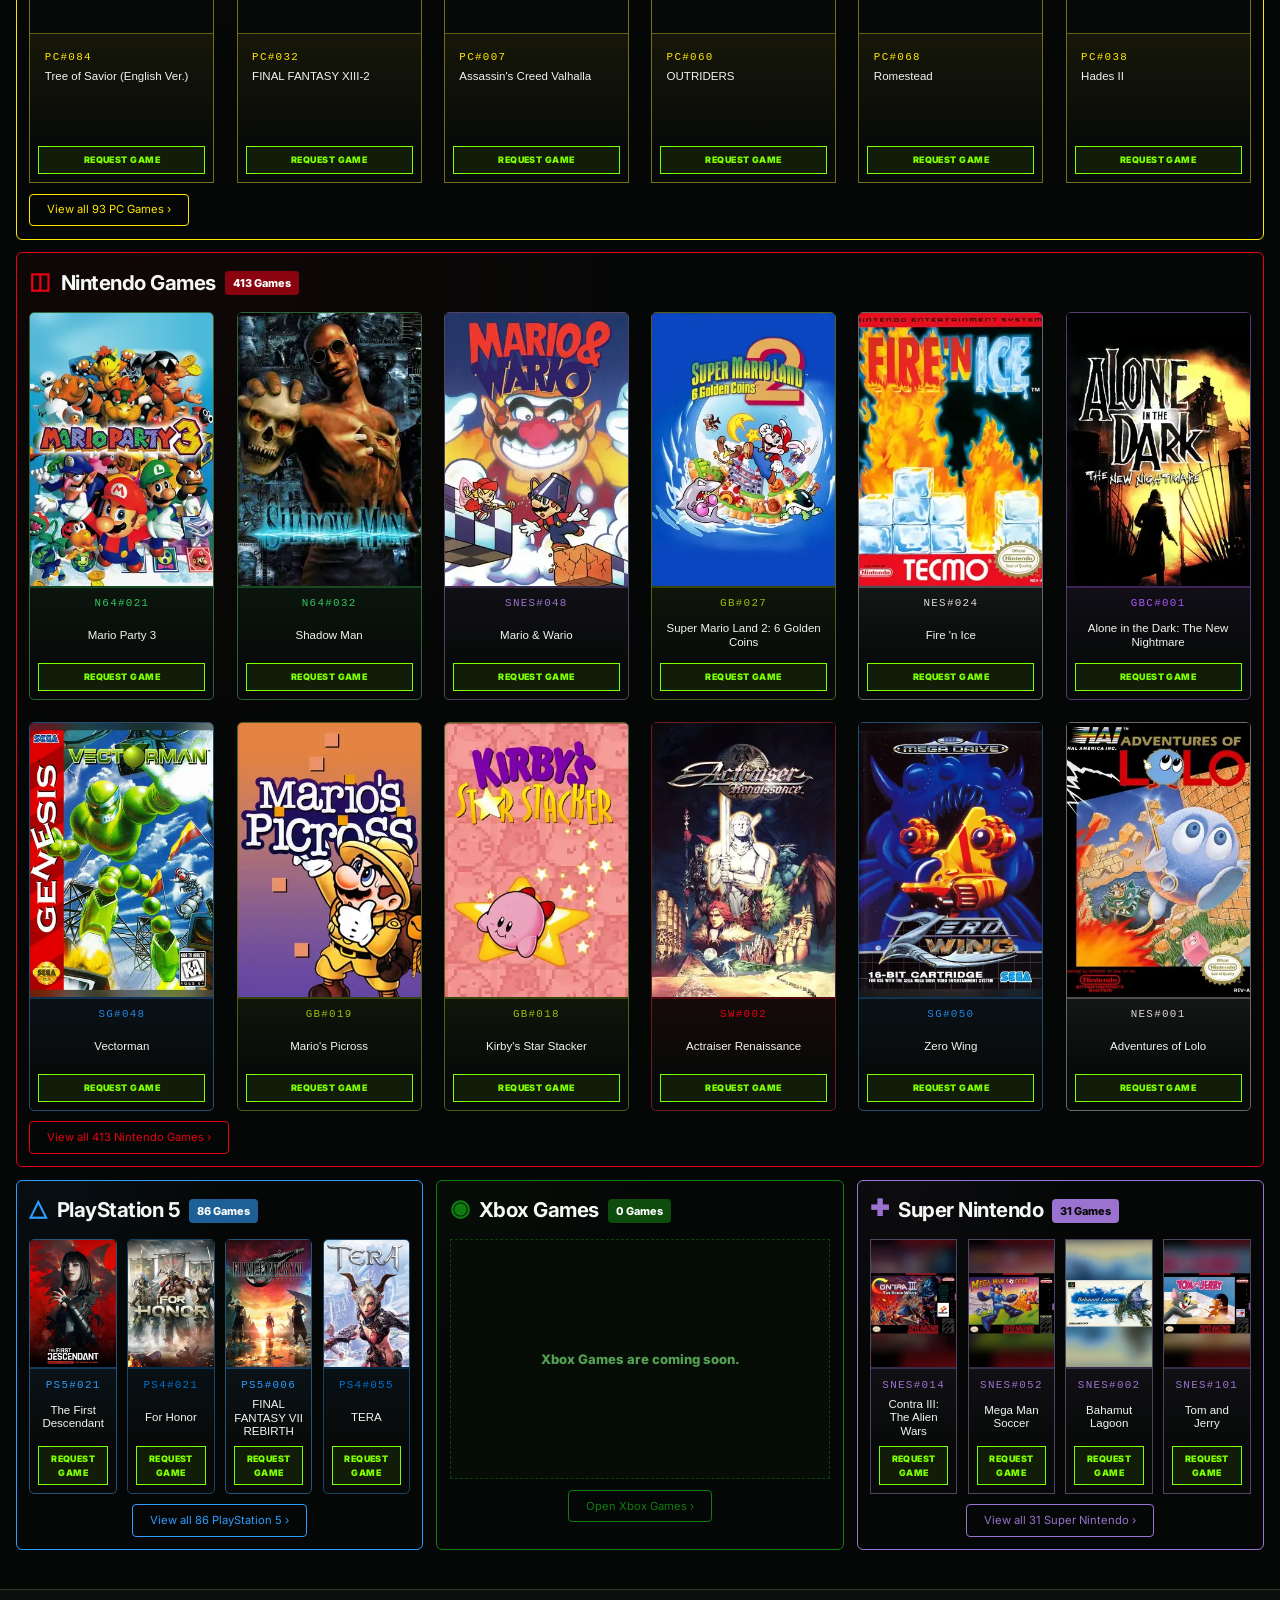
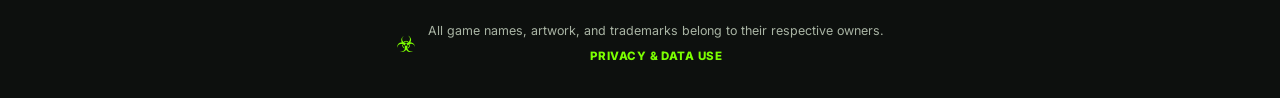
==== commit d2afc61f: "Refresh completed stream display assets" ====
--- a/index.html
+++ b/index.html
@@ -28,7 +28,7 @@
     <script src="app.js?v=1.0.48" defer></script>
     <script src="dashboard.js?v=1.0.48" defer></script>
     <script src="request-test.js?v=1.0.29" defer></script>
-    <script src="completed-requests.js?v=1.0.0" defer></script>
+    <script src="completed-requests.js?v=1.0.1" defer></script>
   </head>
   <body>
     <a class="skip-link" href="#game-library">Skip to game library</a>
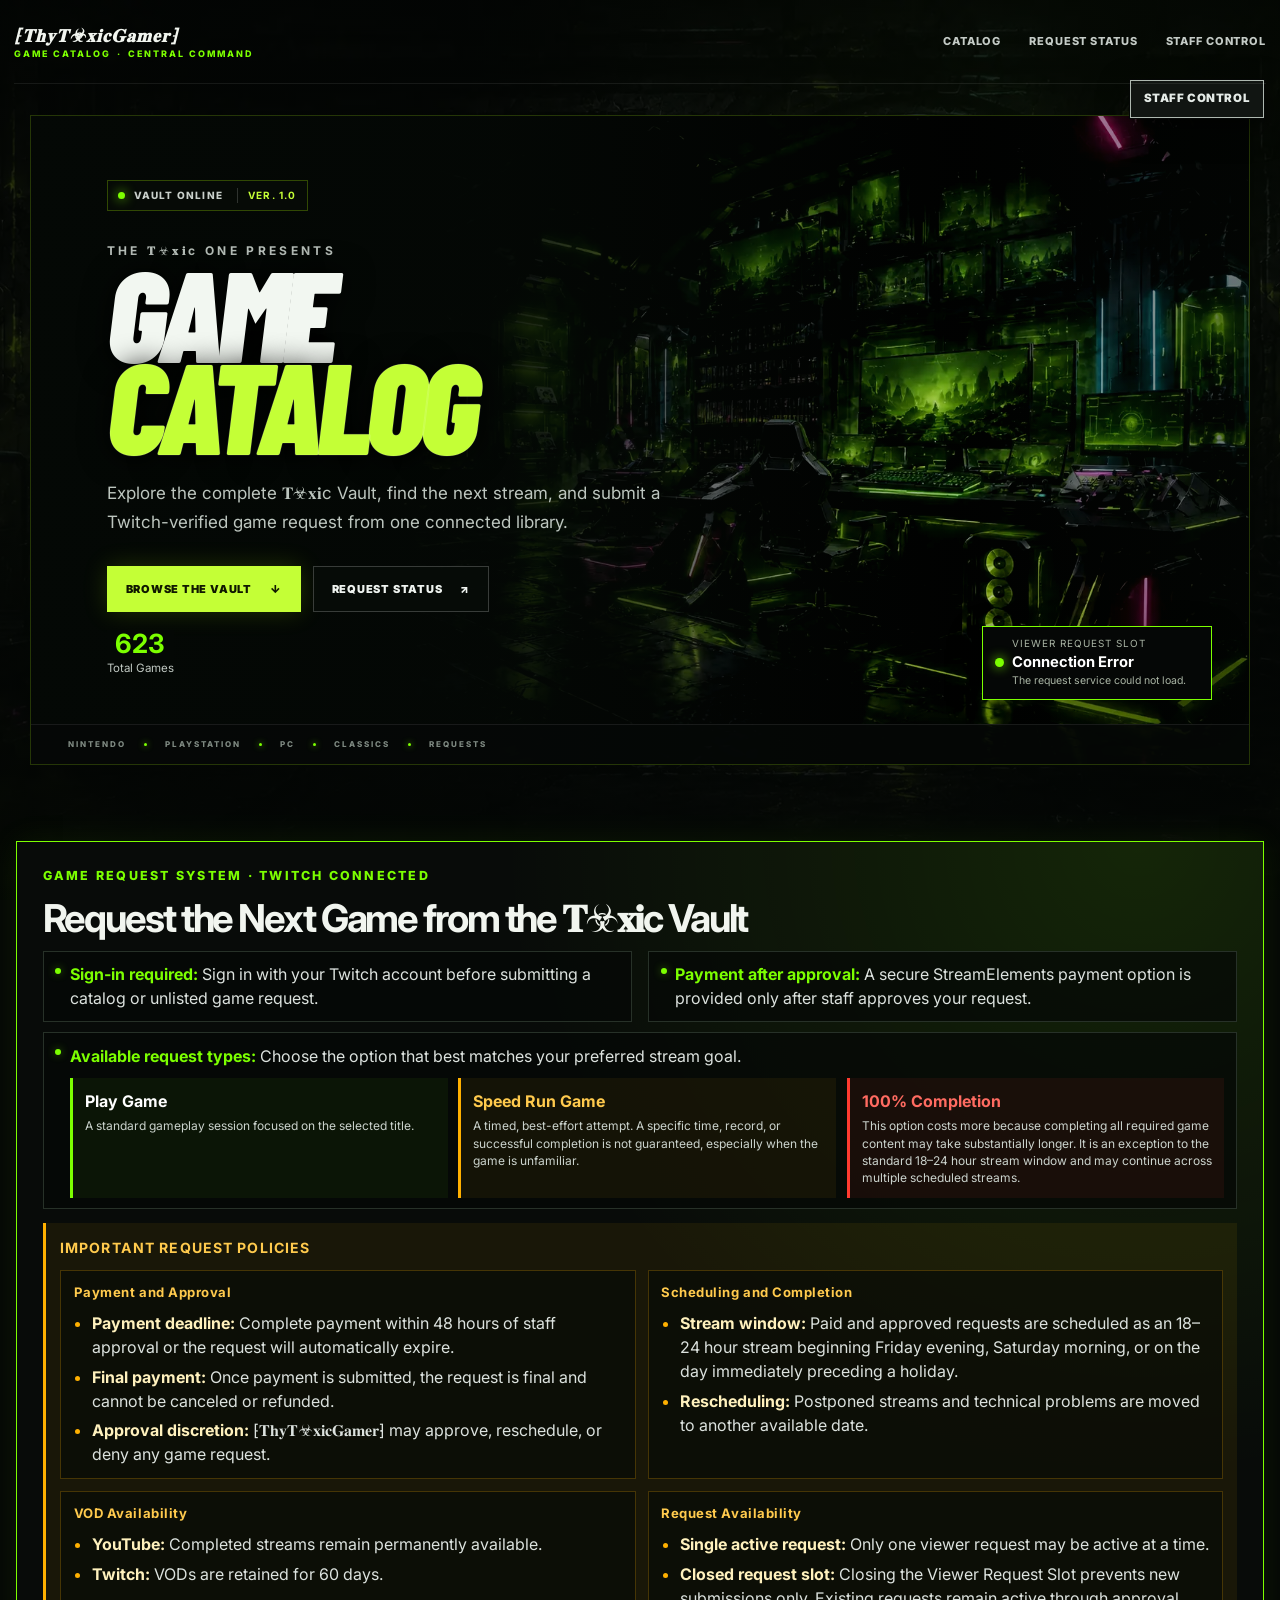
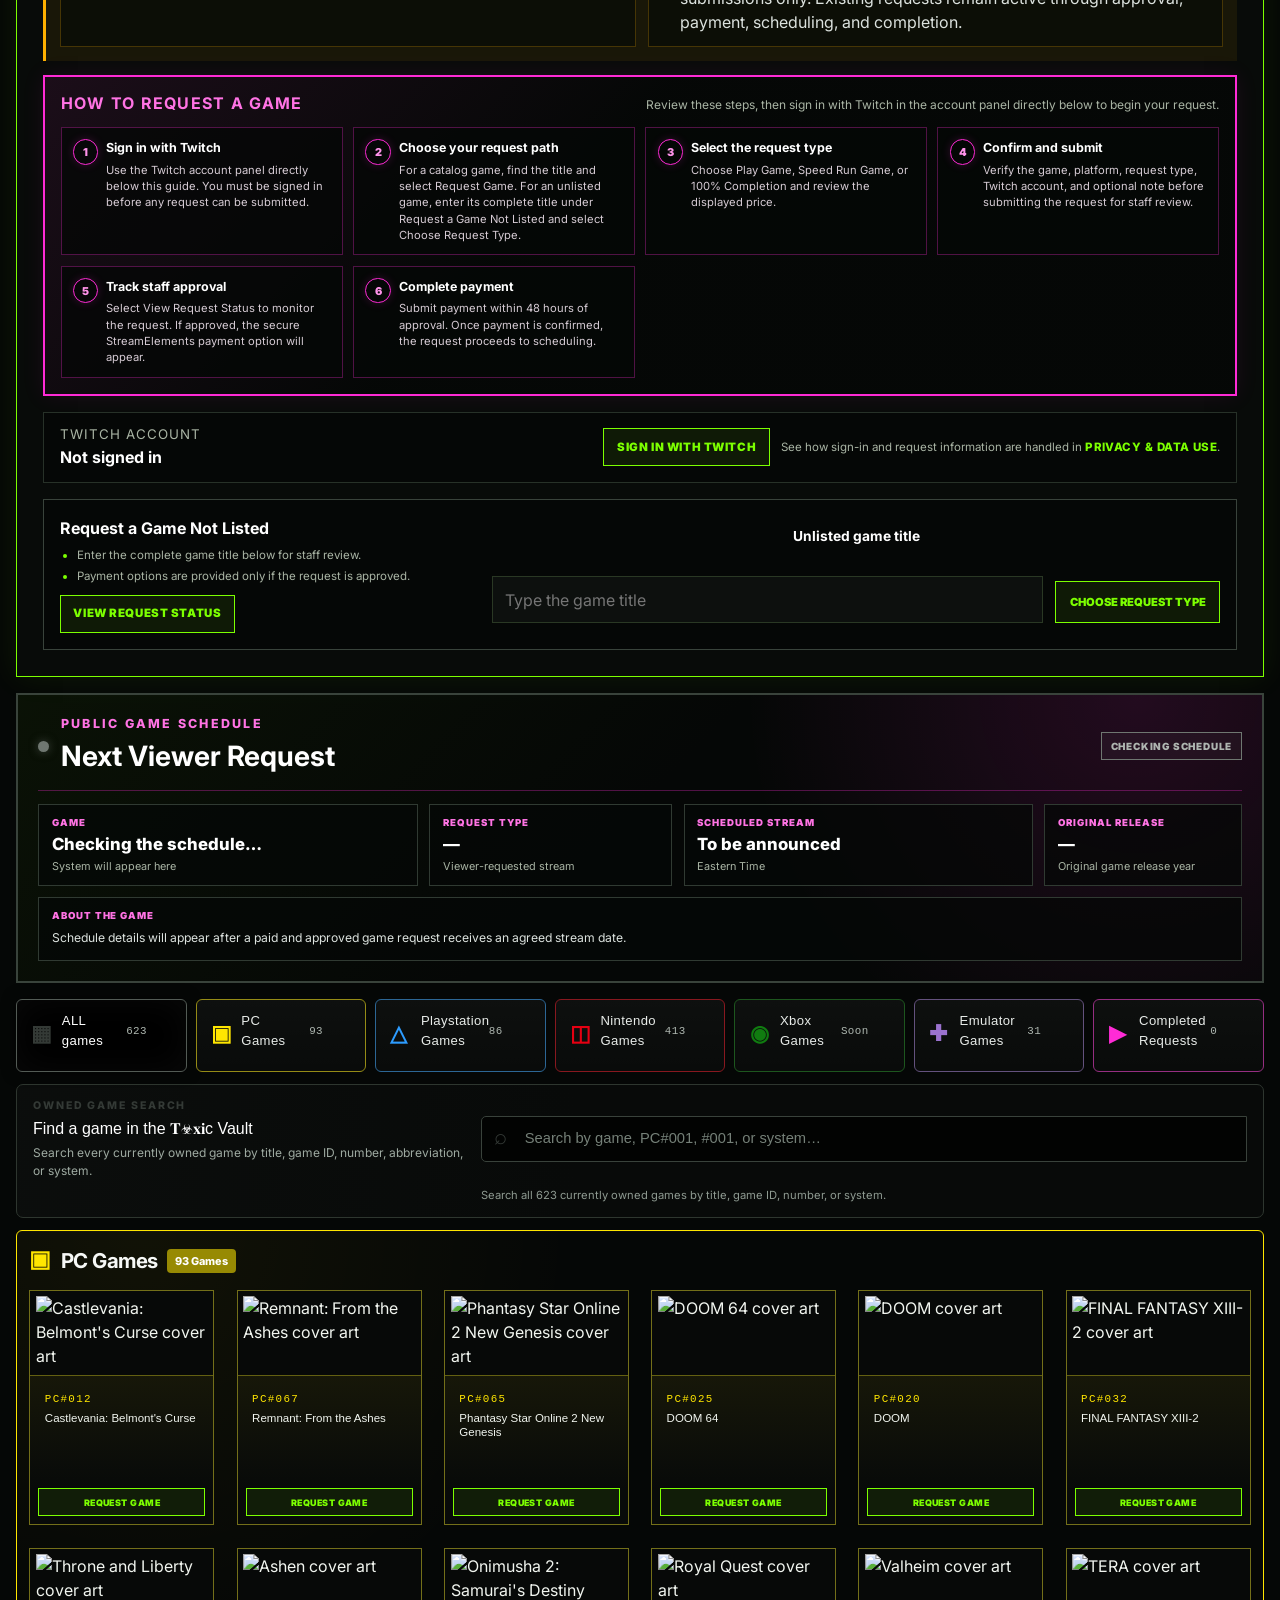
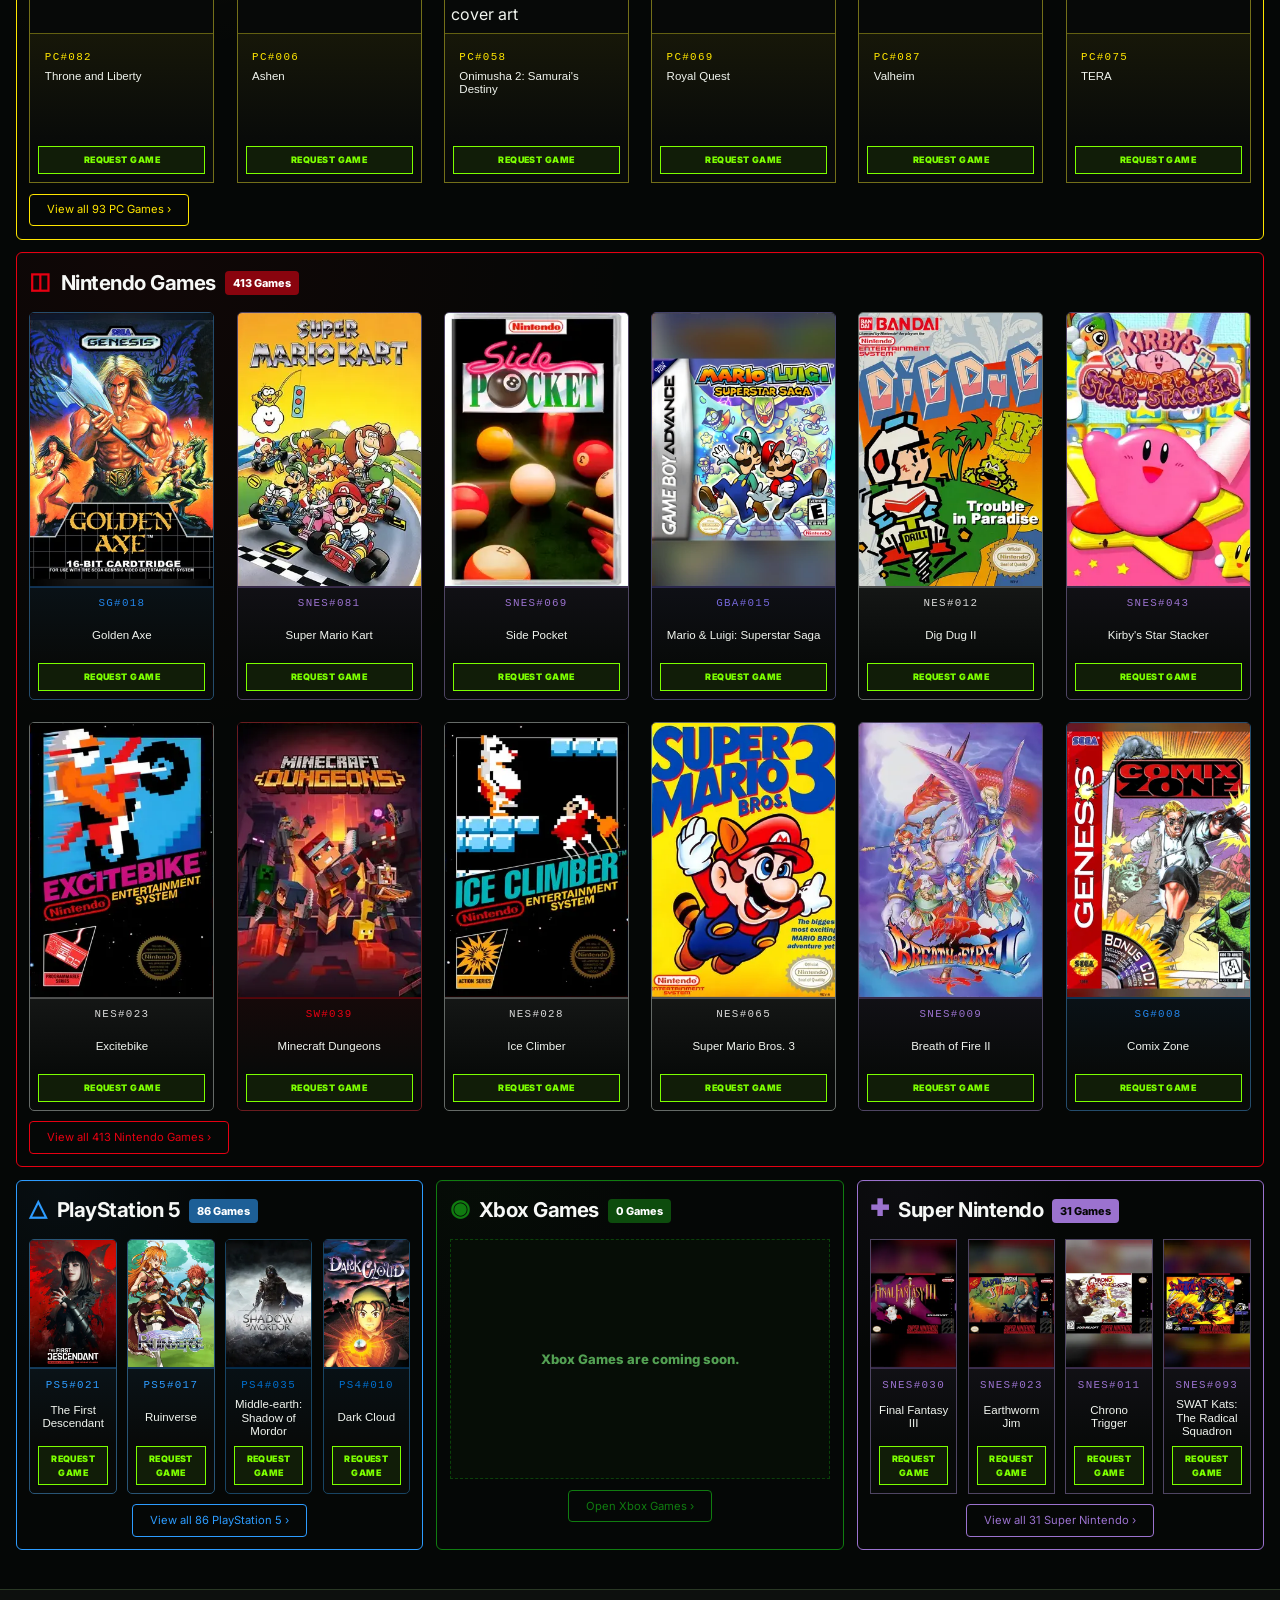
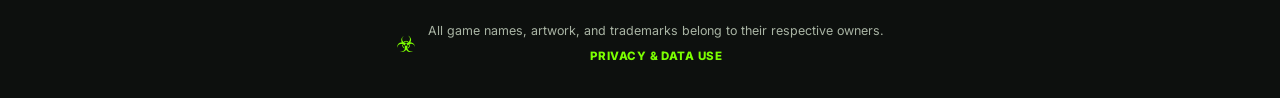
==== commit 7a5666b6: "Publish three-state request indicators" ====
--- a/index.html
+++ b/index.html
@@ -15,7 +15,7 @@
     <link rel="preload" as="image" href="assets/game-catalog-hero.webp" fetchpriority="high" />
     <link rel="stylesheet" href="styles.css?release=1.0.49" />
     <link rel="stylesheet" href="dashboard.css?v=1.0.48" />
-    <link rel="stylesheet" href="request-test.css?v=1.0.43" />
+    <link rel="stylesheet" href="request-test.css?v=1.0.45" />
     <script src="https://cdn.jsdelivr.net/npm/@supabase/supabase-js@2" defer></script>
     <script src="supabase-config.js?v=1.0.23" defer></script>
     <script src="nintendo-classics.js?v=1.0.45" defer></script>
@@ -27,7 +27,7 @@
     <script src="release-years.js?v=1.0.0" defer></script>
     <script src="app.js?v=1.0.48" defer></script>
     <script src="dashboard.js?v=1.0.48" defer></script>
-    <script src="request-test.js?v=1.0.29" defer></script>
+    <script src="request-test.js?v=1.0.30" defer></script>
     <script src="completed-requests.js?v=1.0.1" defer></script>
   </head>
   <body>
@@ -58,7 +58,11 @@
             <div class="library-count" aria-label="Total games"><strong id="header-count">208</strong><span>Total Games</span></div>
           </div>
         </div>
-        <div class="request-status-card hero-request-status" id="request-status-card" data-state="open"><span class="request-status-light" aria-hidden="true"></span><div><small>Viewer request slot</small><strong id="request-slot-label">Open</strong><span class="request-public-status" id="request-public-status" data-state="open" hidden>Public Requests: Open</span><span id="request-slot-detail">Choose any game below.</span></div></div>
+        <div class="request-status-card hero-request-status" id="request-status-card" data-state="open"><span class="request-status-light" aria-hidden="true"></span><div><small>Viewer request slot</small><strong id="request-slot-label">Open</strong><span class="request-public-signals" id="request-public-signals" hidden aria-label="Public request availability">
+          <span class="request-public-signal" id="request-signal-open" data-signal="open" data-active="false"><i aria-hidden="true"></i><b>Open</b><em id="request-signal-open-state">Off</em></span>
+          <span class="request-public-signal" id="request-signal-blocked" data-signal="blocked" data-active="false"><i aria-hidden="true"></i><b>Public Requests</b><em id="request-signal-blocked-state">Open</em></span>
+          <span class="request-public-signal" id="request-signal-cooldown" data-signal="cooldown" data-active="false"><i aria-hidden="true"></i><b>Cooldown</b><em id="request-signal-cooldown-state">Off</em></span>
+        </span><span id="request-slot-detail">Choose any game below.</span></div></div>
         <div class="ecosystem-rail" aria-hidden="true"><span>NINTENDO</span><i></i><span>PLAYSTATION</span><i></i><span>PC</span><i></i><span>CLASSICS</span><i></i><span>REQUESTS</span></div>
       </section>
       <section class="library-section" id="game-library" aria-labelledby="library-title">
--- a/request-test.css
+++ b/request-test.css
@@ -69,10 +69,29 @@
 .request-status-card small,.request-status-card strong,.request-status-card span { display:block; }
 .request-status-card small { color:var(--muted); font-size:.62rem; text-transform:uppercase; letter-spacing:.1em; }
 .request-status-card strong { color:#fff; font-size:.92rem; }
-.request-public-status { width:fit-content; margin:.24rem 0 .2rem; padding:.16rem .38rem; border:1px solid var(--toxic); color:var(--toxic); background:rgba(124,255,0,.08); font-size:.58rem; font-weight:800; letter-spacing:.05em; text-transform:uppercase; }
-.request-public-status[data-state="closed"] { border-color:var(--request-red); color:#ff746d; background:rgba(255,59,48,.1); }
-.request-public-status[data-state="cooldown"] { border-color:var(--request-amber); color:#ffca4d; background:rgba(255,176,0,.1); }
-.request-public-status[hidden] { display:none !important; }
+.request-status-card.show-owner-signals > .request-status-light { display:none; }
+.request-public-signals { display:grid !important; gap:.22rem; margin:.3rem 0 .35rem; }
+.request-public-signals[hidden] { display:none !important; }
+.request-public-signal { display:grid !important; grid-template-columns:8px minmax(0,1fr) auto; align-items:center; gap:.36rem; min-height:23px; padding:.18rem .34rem; border:1px solid #263028; background:rgba(255,255,255,.025); font-size:.57rem; text-transform:uppercase; }
+.request-public-signal i { width:7px; height:7px; border-radius:50%; background:#465049; box-shadow:none; }
+.request-public-signal b { color:#cbd2cd; font-size:.57rem; letter-spacing:.05em; }
+.request-public-signal em { color:#7f8982; font-size:.54rem; font-style:normal; font-weight:900; letter-spacing:.04em; }
+.request-public-signal[data-active="true"][data-signal="open"] { border-color:rgba(124,255,0,.55); }
+.request-public-signal[data-active="true"][data-signal="open"] i { background:var(--toxic); box-shadow:0 0 12px var(--toxic); }
+.request-public-signal[data-active="true"][data-signal="open"] em { color:var(--toxic); }
+.request-public-signal[data-active="true"][data-signal="blocked"] { border-color:rgba(255,59,48,.65); }
+.request-public-signal[data-active="true"][data-signal="blocked"] i { background:var(--request-red); box-shadow:0 0 12px var(--request-red); }
+.request-public-signal[data-active="true"][data-signal="blocked"] em { color:#ff746d; }
+.request-public-signal[data-active="true"][data-signal="cooldown"] { border-color:rgba(255,43,214,.7); }
+.request-public-signal[data-active="true"][data-signal="cooldown"] i { background:var(--request-hot-pink); box-shadow:0 0 12px var(--request-hot-pink); }
+.request-public-signal[data-active="true"][data-signal="cooldown"] em { color:#ff73e4; }
+.review-status[data-status="cooldown"] { border-color:var(--request-hot-pink); color:#ff73e4; background:rgba(255,43,214,.08); }
+.cooldown-schedule-controls { margin:1rem 0; padding:.85rem; border:1px solid rgba(255,43,214,.45); background:rgba(255,43,214,.045); }
+.cooldown-schedule-controls > label { display:block; margin-bottom:.4rem; color:#ff73e4; font-size:.68rem; font-weight:900; text-transform:uppercase; letter-spacing:.06em; }
+.cooldown-schedule-controls > div { display:flex; flex-wrap:wrap; gap:.6rem; align-items:stretch; }
+.cooldown-schedule-controls input { flex:1 1 250px; min-height:42px; }
+.cooldown-schedule-controls .review-button { flex:0 0 auto; }
+.cooldown-schedule-controls .request-form-error { margin:.5rem 0 0; }
 .request-status-card span:last-child { color:var(--muted); font-size:.66rem; }
 .request-auth-card { grid-column:1/-1; display:flex; align-items:center; flex-wrap:wrap; gap:.7rem; padding:.8rem 1rem; border:1px solid #273128; background:#050706; }
 .request-auth-card div { margin-right:auto; }.request-auth-card small,.request-auth-card strong{display:block}.request-auth-card small{color:var(--muted);text-transform:uppercase;letter-spacing:.08em}.request-auth-card strong{color:#fff}
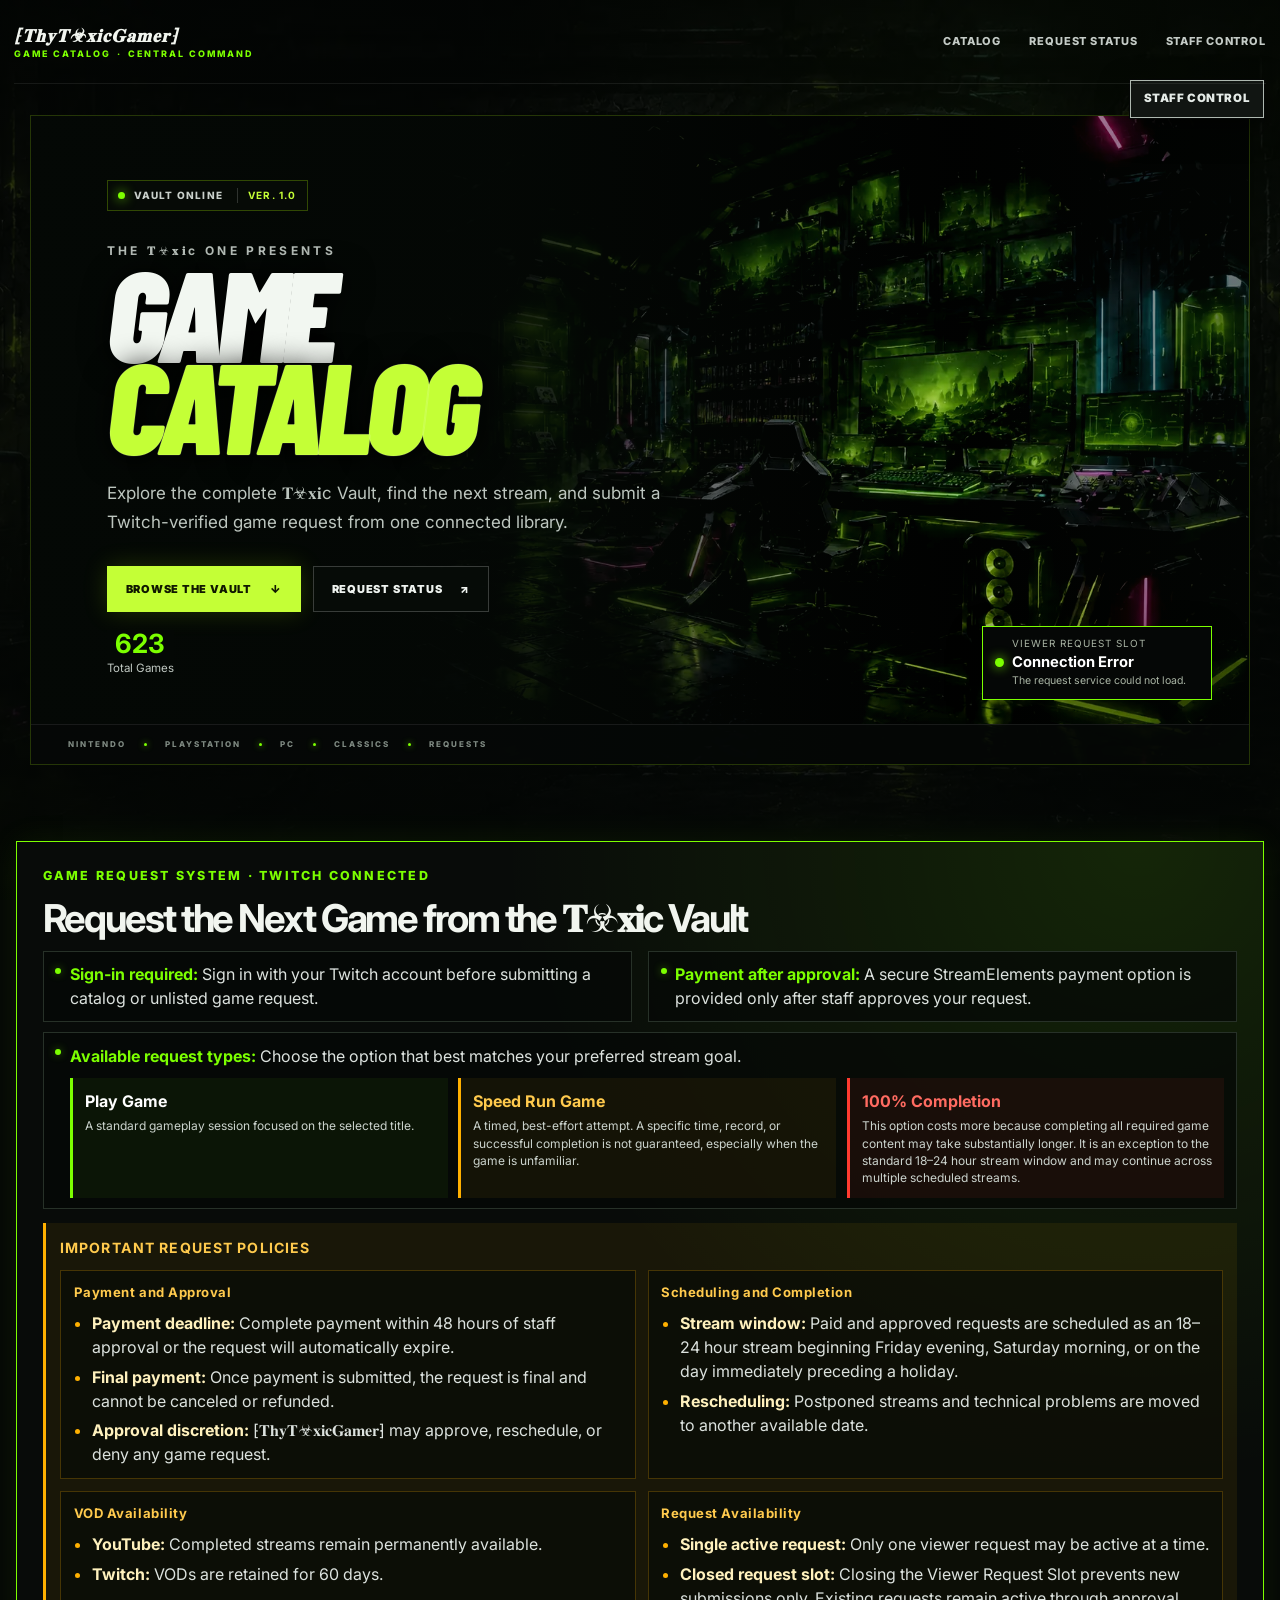
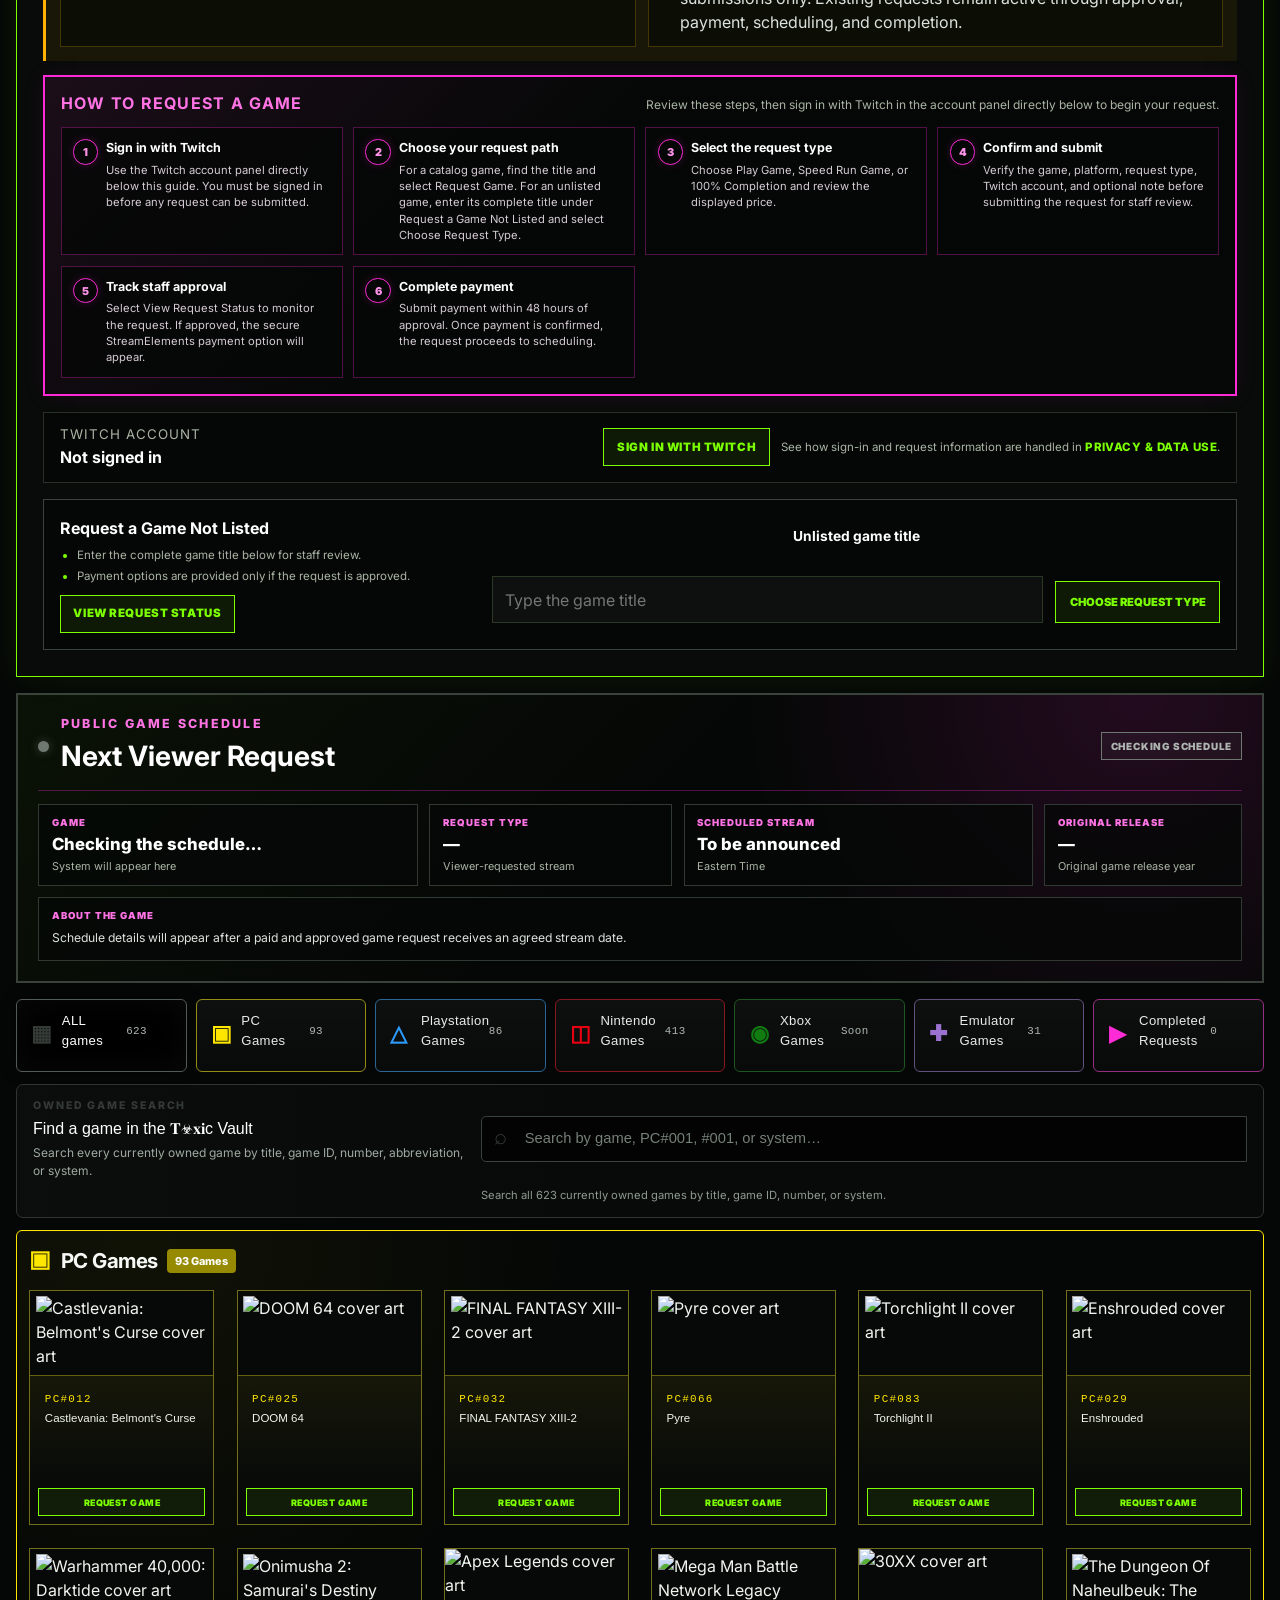
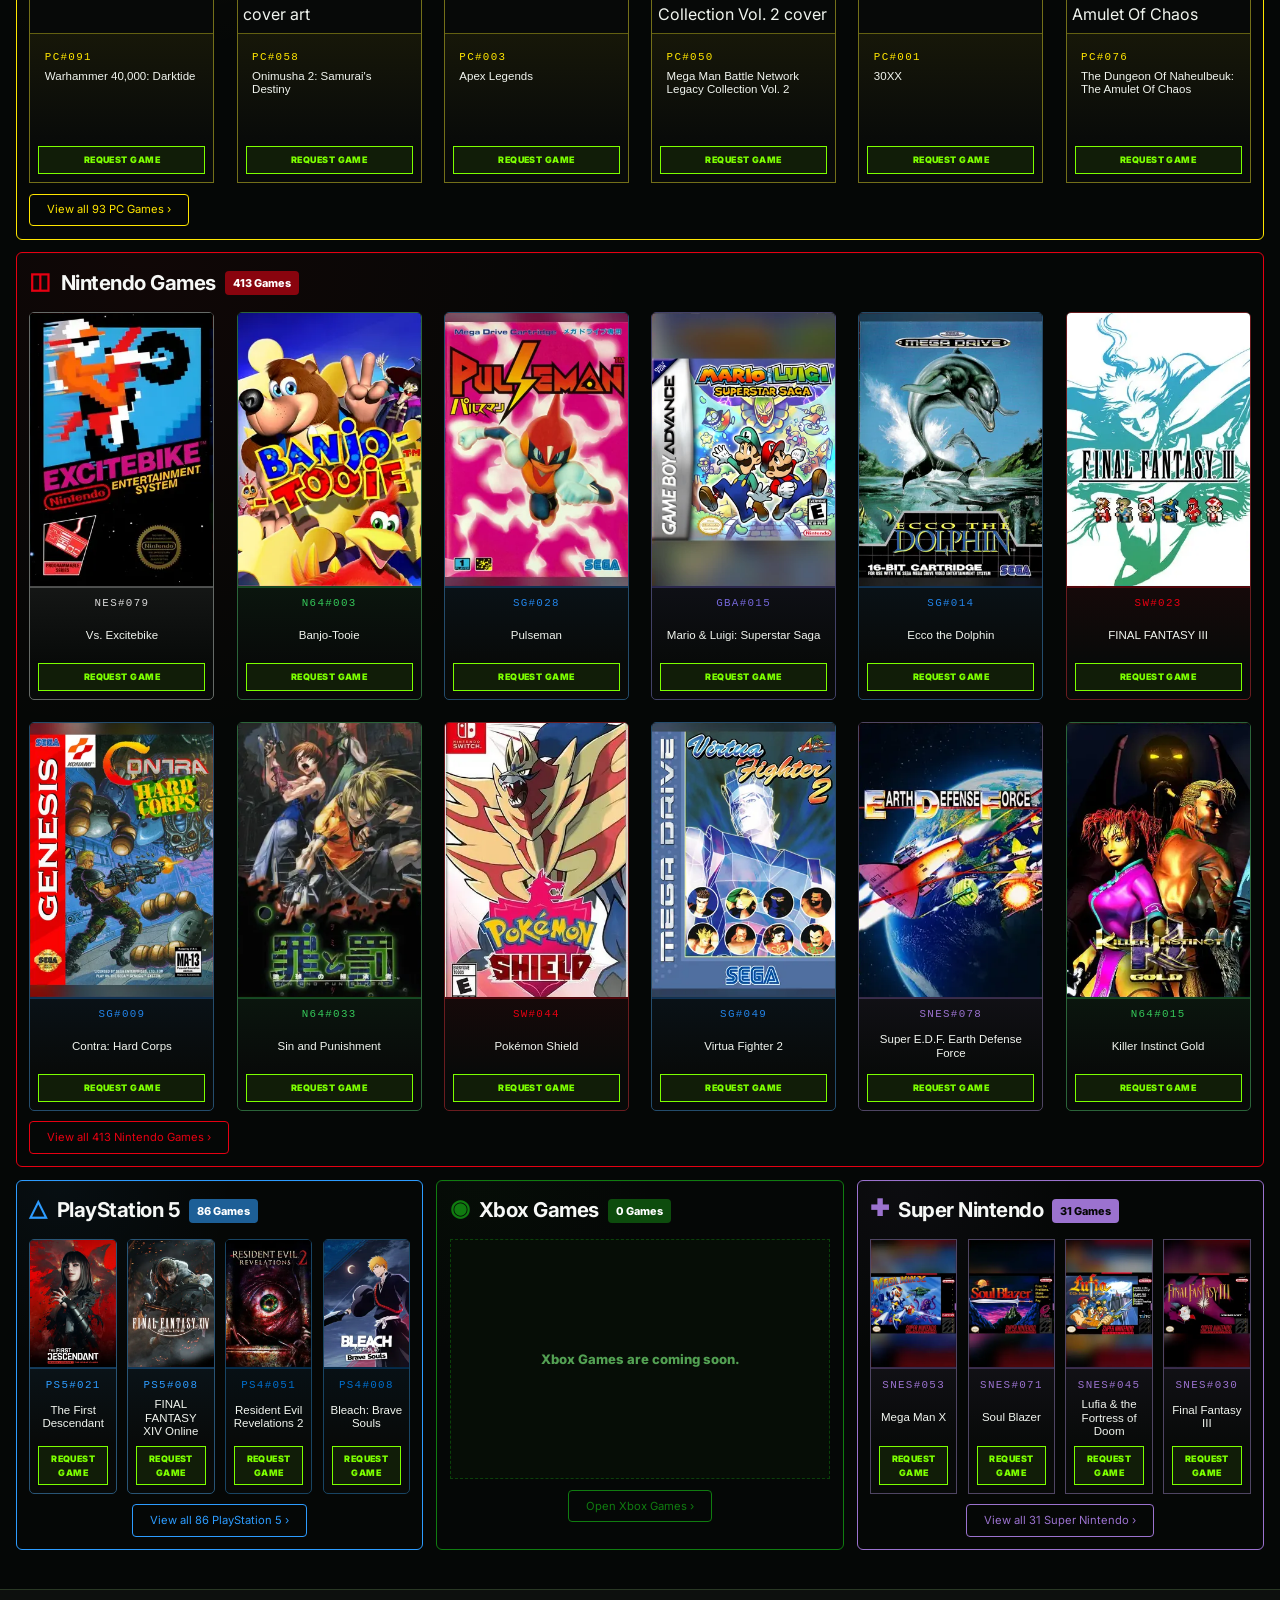
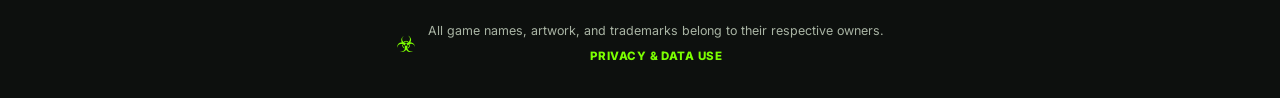
==== commit b84d70dc: "Add scheduled break notice to catalog Updated version numbers for request-test.css and request-test." ====
--- a/index.html
+++ b/index.html
@@ -15,7 +15,7 @@
     <link rel="preload" as="image" href="assets/game-catalog-hero.webp" fetchpriority="high" />
     <link rel="stylesheet" href="styles.css?release=1.0.49" />
     <link rel="stylesheet" href="dashboard.css?v=1.0.48" />
-    <link rel="stylesheet" href="request-test.css?v=1.0.45" />
+    <link rel="stylesheet" href="request-test.css?v=1.0.46" />
     <script src="https://cdn.jsdelivr.net/npm/@supabase/supabase-js@2" defer></script>
     <script src="supabase-config.js?v=1.0.23" defer></script>
     <script src="nintendo-classics.js?v=1.0.45" defer></script>
@@ -27,7 +27,7 @@
     <script src="release-years.js?v=1.0.0" defer></script>
     <script src="app.js?v=1.0.48" defer></script>
     <script src="dashboard.js?v=1.0.48" defer></script>
-    <script src="request-test.js?v=1.0.30" defer></script>
+    <script src="request-test.js?v=1.0.31" defer></script>
     <script src="completed-requests.js?v=1.0.1" defer></script>
   </head>
   <body>
@@ -64,6 +64,17 @@
           <span class="request-public-signal" id="request-signal-cooldown" data-signal="cooldown" data-active="false"><i aria-hidden="true"></i><b>Cooldown</b><em id="request-signal-cooldown-state">Off</em></span>
         </span><span id="request-slot-detail">Choose any game below.</span></div></div>
         <div class="ecosystem-rail" aria-hidden="true"><span>NINTENDO</span><i></i><span>PLAYSTATION</span><i></i><span>PC</span><i></i><span>CLASSICS</span><i></i><span>REQUESTS</span></div>
+      </section>
+      <section class="request-break-panel" id="request-break-panel" hidden aria-labelledby="request-break-title">
+        <div class="request-break-copy">
+          <p class="eyebrow">Scheduled Request Break</p>
+          <h2 id="request-break-title">⁅𝐓𝐡𝐲𝐓☣︎𝐱𝐢𝐜𝐆𝐚𝐦𝐞𝐫⁆ is taking a break</h2>
+          <p>Game requests are temporarily closed and will automatically reopen at <time id="request-break-reopens">the scheduled time</time>.</p>
+        </div>
+        <div class="request-break-timer">
+          <span>Requests reopen in</span>
+          <strong id="request-break-countdown">00h 00m 00s</strong>
+        </div>
       </section>
       <section class="library-section" id="game-library" aria-labelledby="library-title">
         <section class="request-center" aria-labelledby="request-center-title">
--- a/request-test.css
+++ b/request-test.css
@@ -278,3 +278,35 @@
   box-shadow:0 0 16px rgba(255,43,214,.22);
   outline:none;
 }
+
+/* Public scheduled-break notice */
+.request-break-panel[hidden] { display:none !important; }
+.request-break-panel {
+  position:relative;
+  z-index:2;
+  display:grid;
+  grid-template-columns:minmax(0,1fr) auto;
+  align-items:center;
+  gap:clamp(1.2rem,4vw,3.5rem);
+  width:min(1180px,calc(100% - 2rem));
+  margin:clamp(1rem,2.5vw,2rem) auto 0;
+  padding:clamp(1.25rem,3vw,2rem);
+  overflow:hidden;
+  border:1px solid var(--request-hot-pink);
+  border-left:5px solid var(--toxic);
+  background:linear-gradient(115deg,rgba(124,255,0,.08),transparent 44%),linear-gradient(290deg,rgba(255,43,214,.13),transparent 56%),#071008;
+  box-shadow:0 0 32px rgba(255,43,214,.12);
+}
+.request-break-panel::after { content:""; position:absolute; inset:auto -10% -85% 42%; height:180%; pointer-events:none; background:radial-gradient(circle,rgba(255,43,214,.13),transparent 64%); }
+.request-break-copy,.request-break-timer { position:relative; z-index:1; }
+.request-break-copy .eyebrow { margin:0 0 .4rem; color:var(--toxic); }
+.request-break-copy h2 { margin:0 0 .55rem; color:#fff; font-family:"Barlow Condensed",sans-serif; font-size:clamp(1.65rem,4vw,2.75rem); line-height:1; text-transform:none; }
+.request-break-copy p:last-child { max-width:760px; margin:0; color:#c8d0ca; line-height:1.55; }
+.request-break-copy time { color:#fff; font-weight:800; }
+.request-break-timer { min-width:min(100%,285px); padding:1rem 1.2rem; border:1px solid rgba(255,43,214,.62); background:rgba(0,0,0,.48); text-align:center; }
+.request-break-timer span { display:block; margin-bottom:.35rem; color:#ff82e8; font-size:.72rem; font-weight:900; letter-spacing:.12em; text-transform:uppercase; }
+.request-break-timer strong { display:block; color:#fff; font-family:"Barlow Condensed",sans-serif; font-size:clamp(1.55rem,3vw,2.25rem); line-height:1; letter-spacing:.04em; white-space:nowrap; }
+@media (max-width:720px) {
+  .request-break-panel { grid-template-columns:1fr; }
+  .request-break-timer { min-width:0; width:100%; }
+}
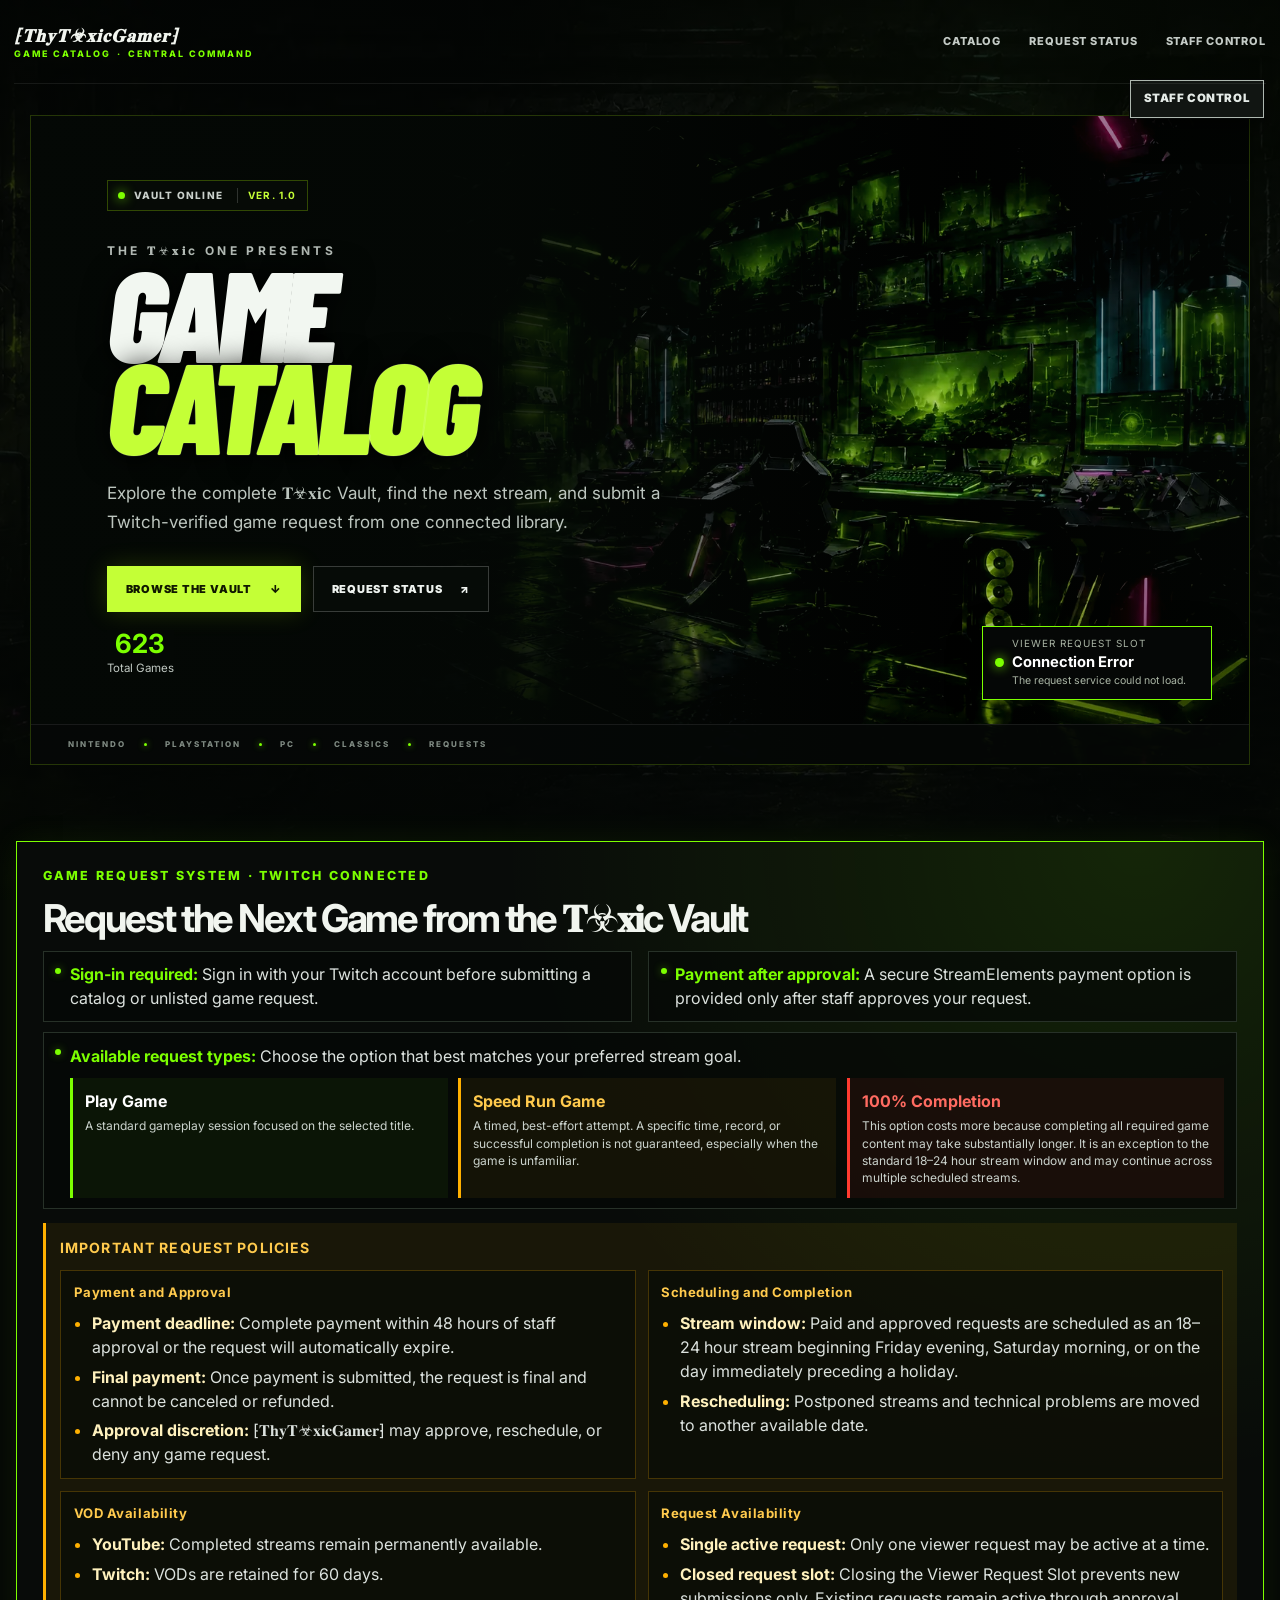
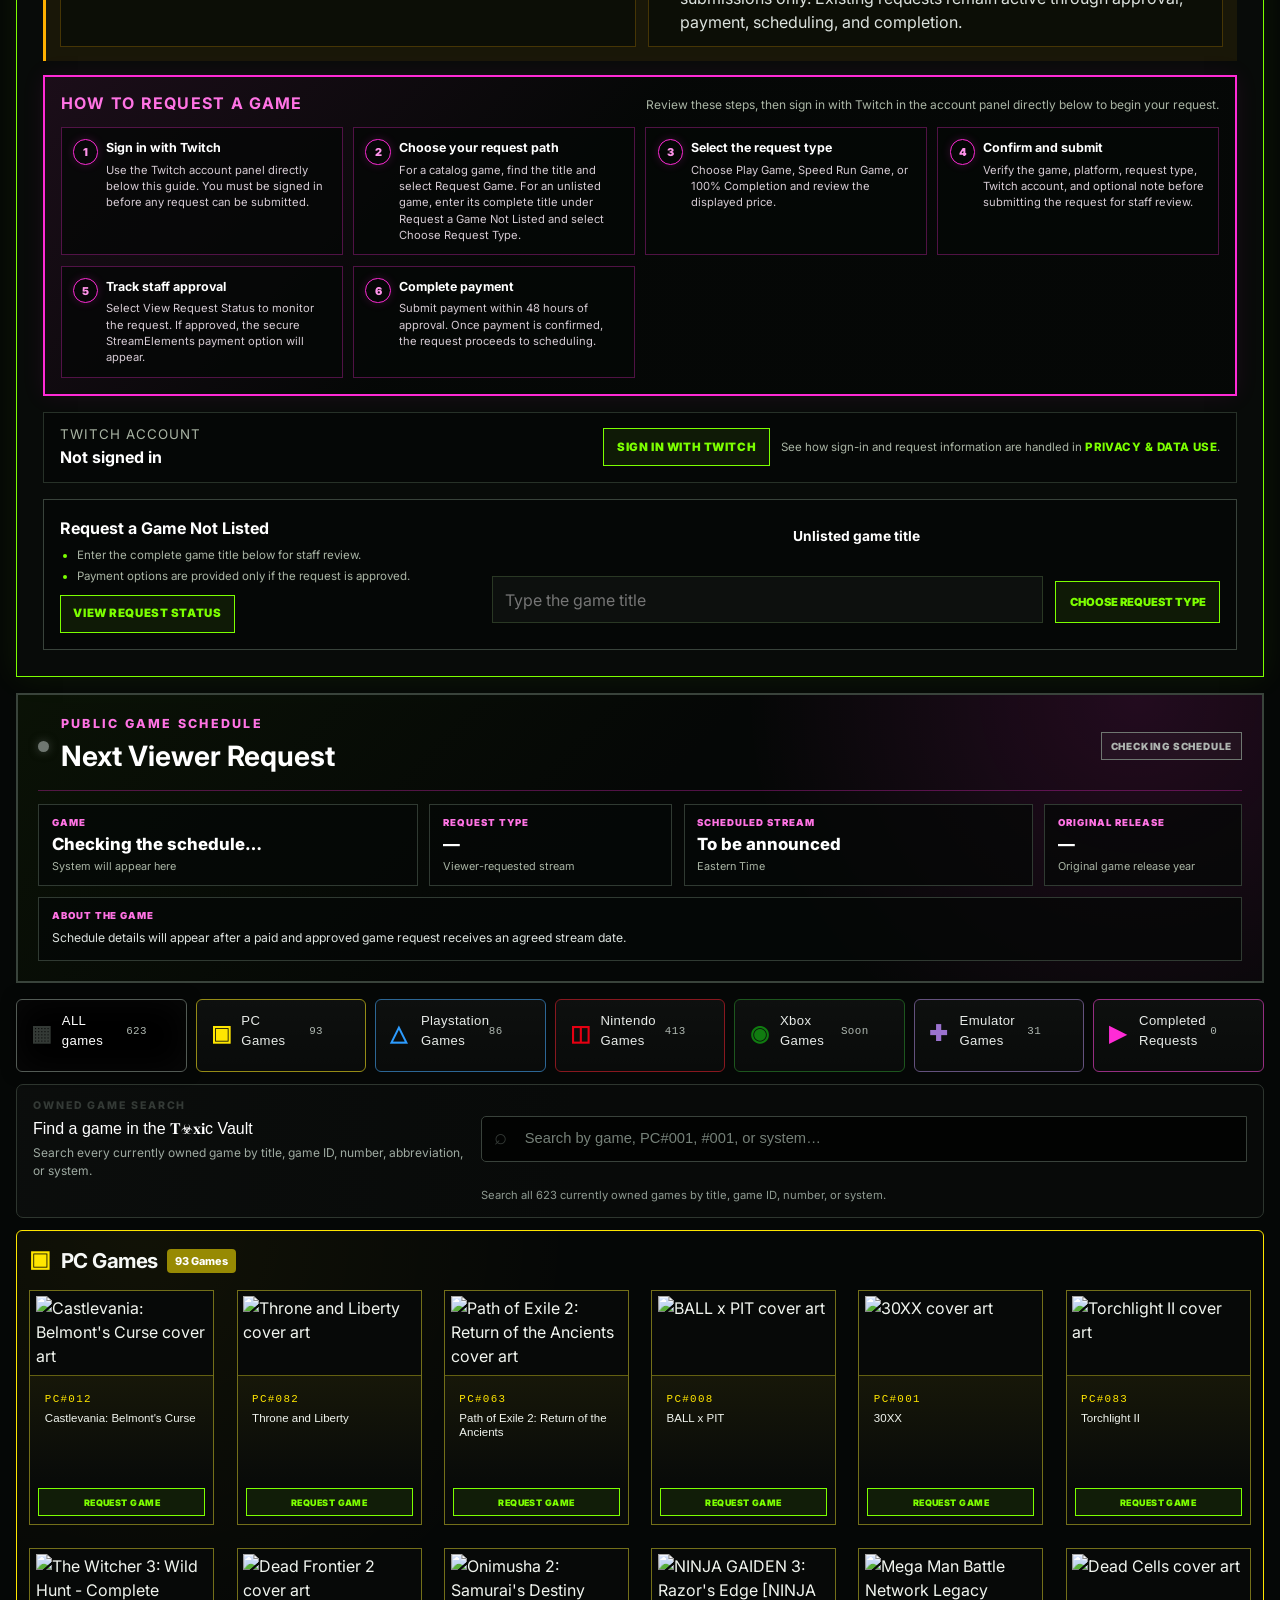
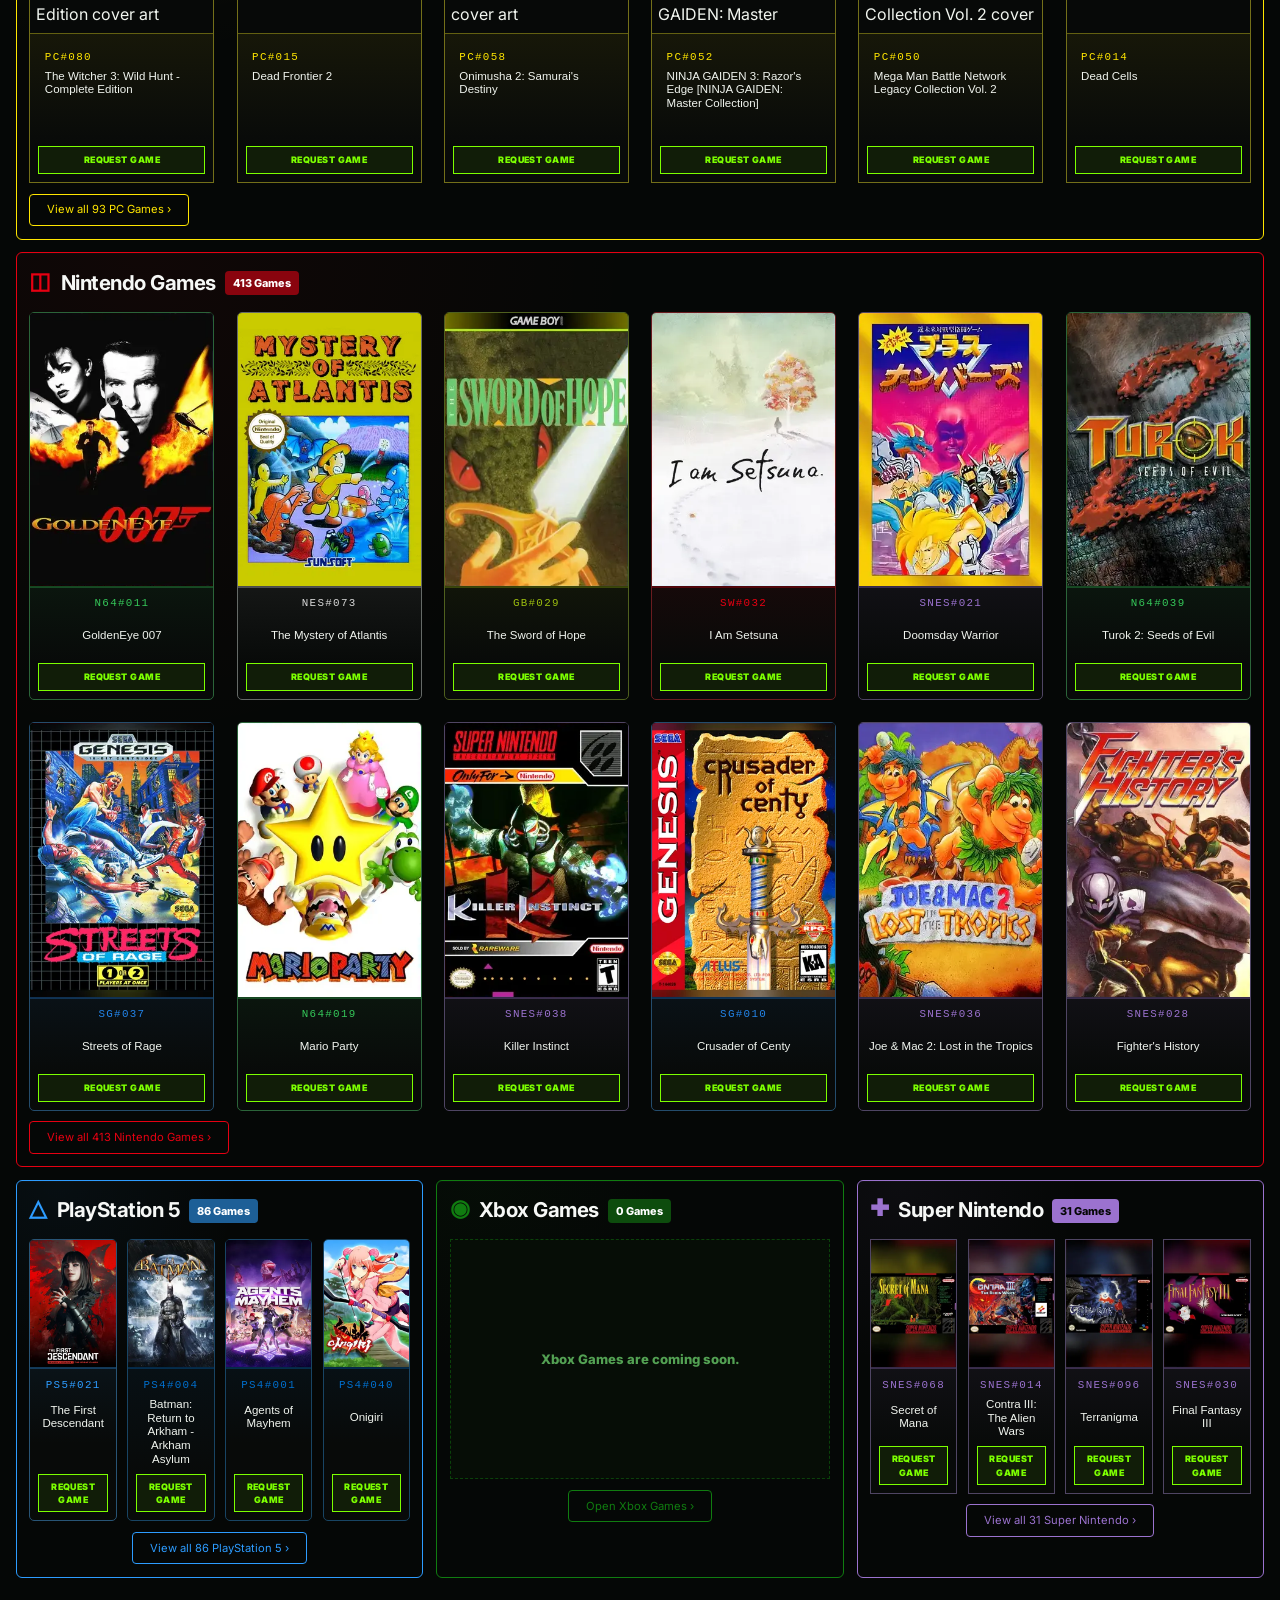
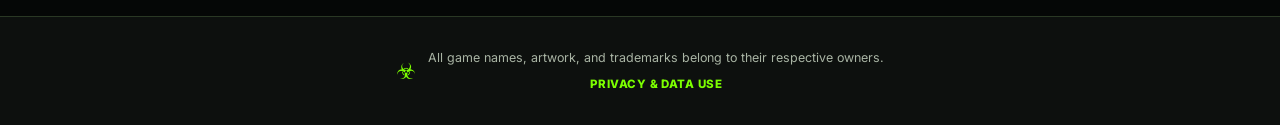
==== commit ab29781a: "Lock scheduling to date and time; share canonical catalog game details" ====
--- a/index.html
+++ b/index.html
@@ -25,9 +25,10 @@
     <script src="catalog-utils.js?v=1.0.2" defer></script>
     <script src="game-summaries.js?v=1.0.1" defer></script>
     <script src="release-years.js?v=1.0.0" defer></script>
-    <script src="app.js?v=1.0.48" defer></script>
+    <script src="catalog-game-details.js?v=1.0.0" defer></script>
+    <script src="app.js?v=1.0.49" defer></script>
     <script src="dashboard.js?v=1.0.48" defer></script>
-    <script src="request-test.js?v=1.0.31" defer></script>
+    <script src="request-test.js?v=1.0.32" defer></script>
     <script src="completed-requests.js?v=1.0.1" defer></script>
   </head>
   <body>
